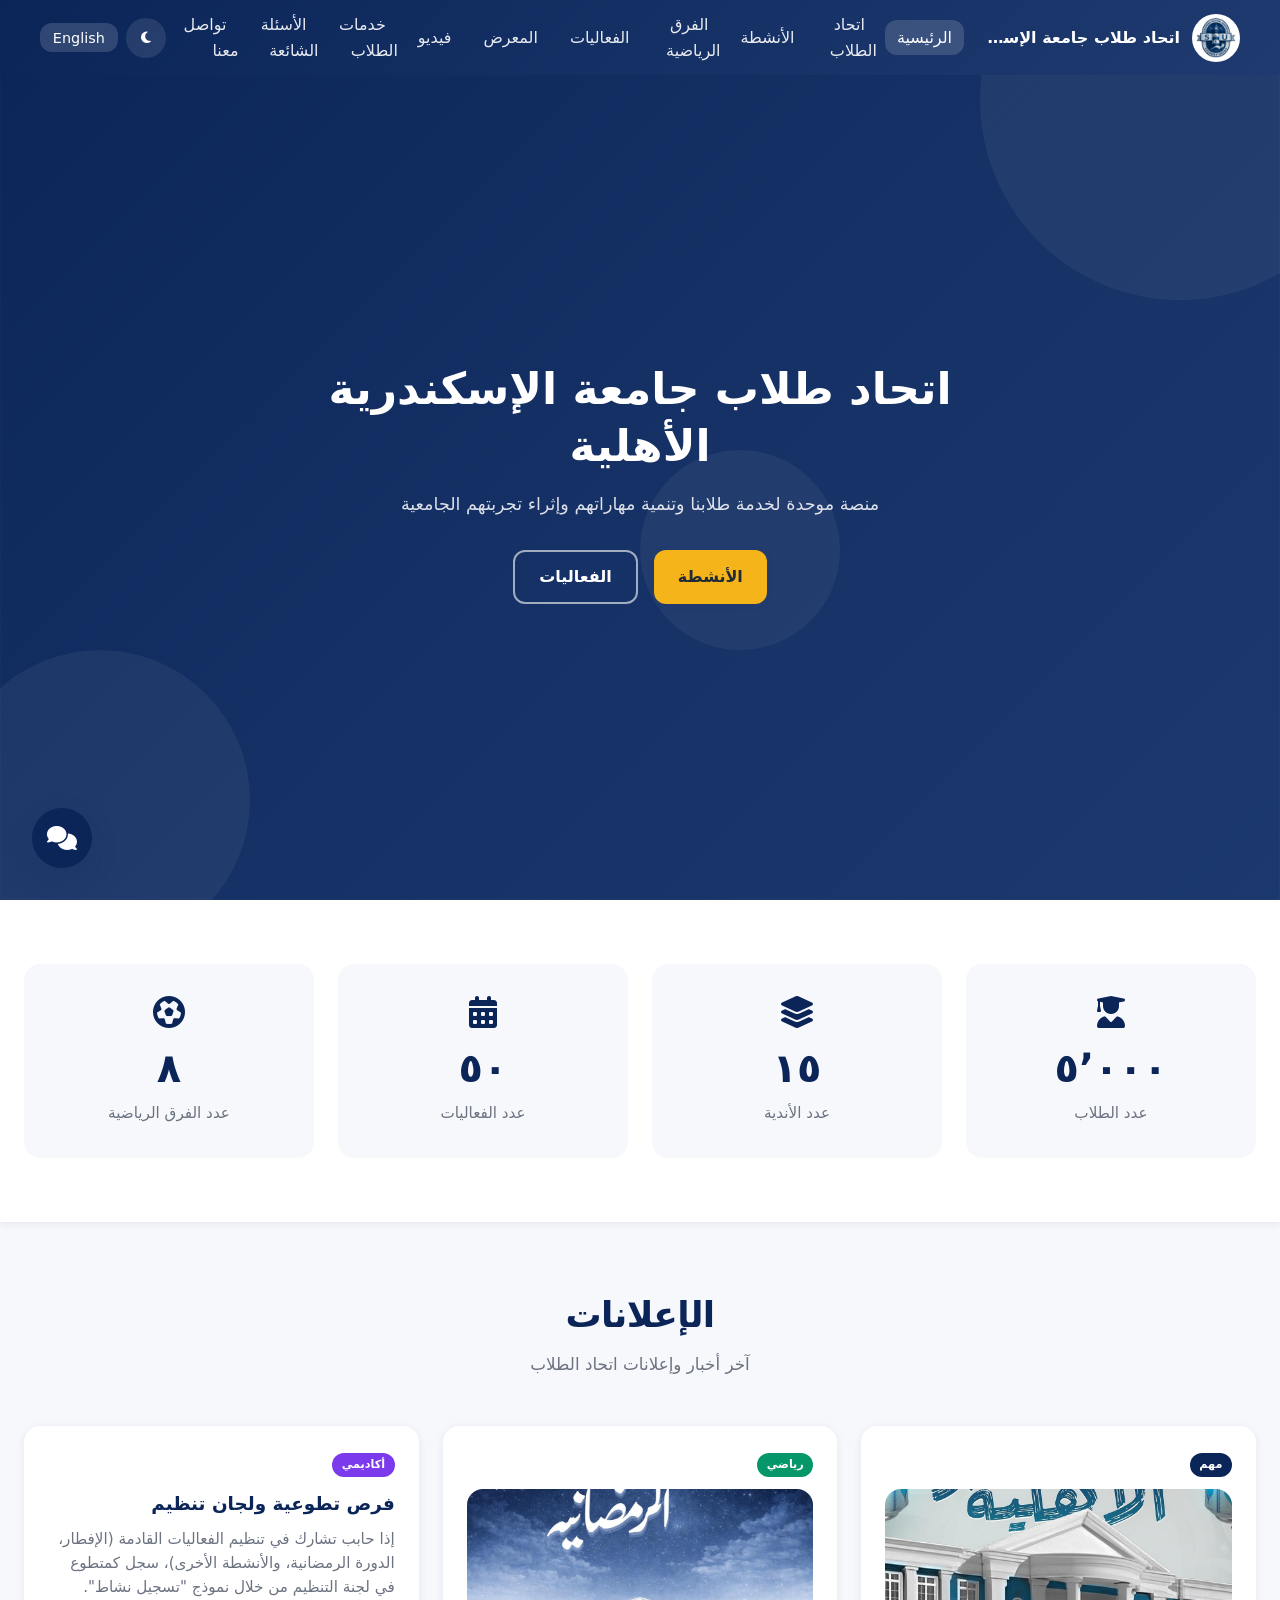
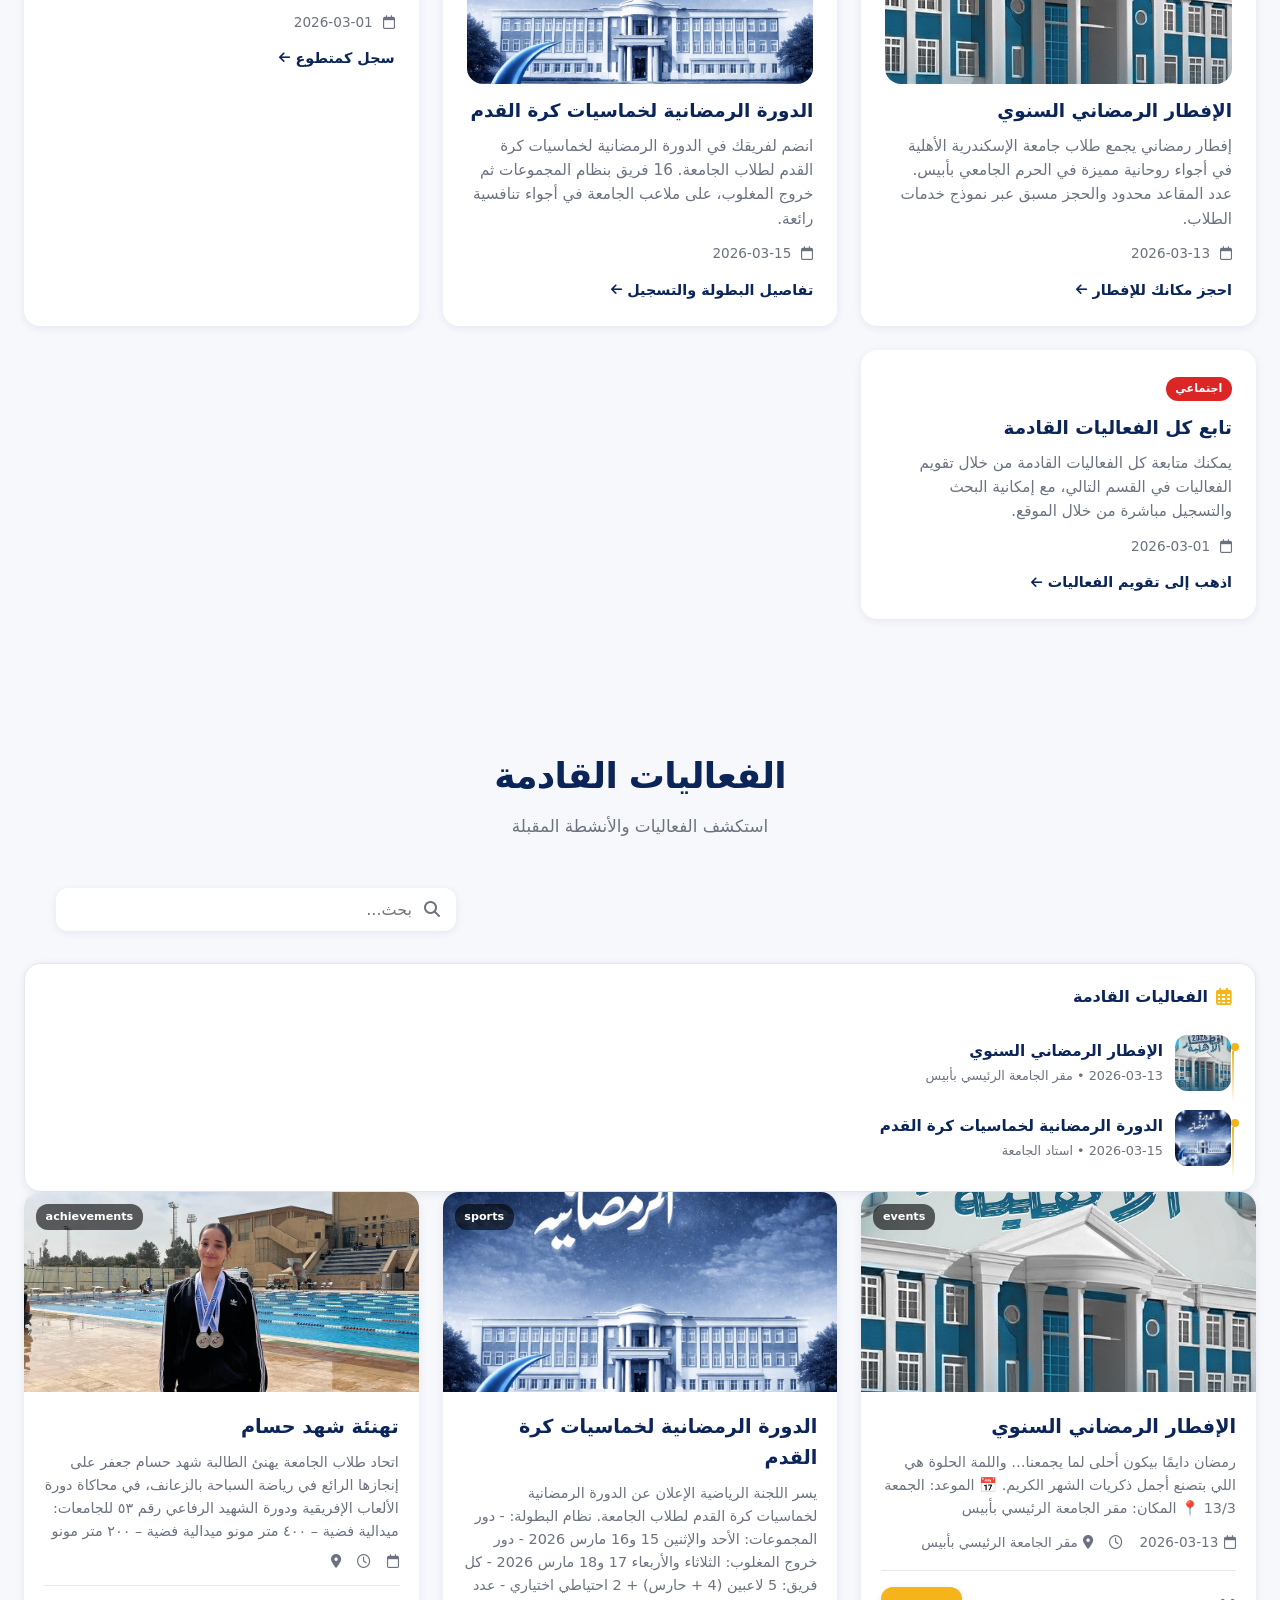
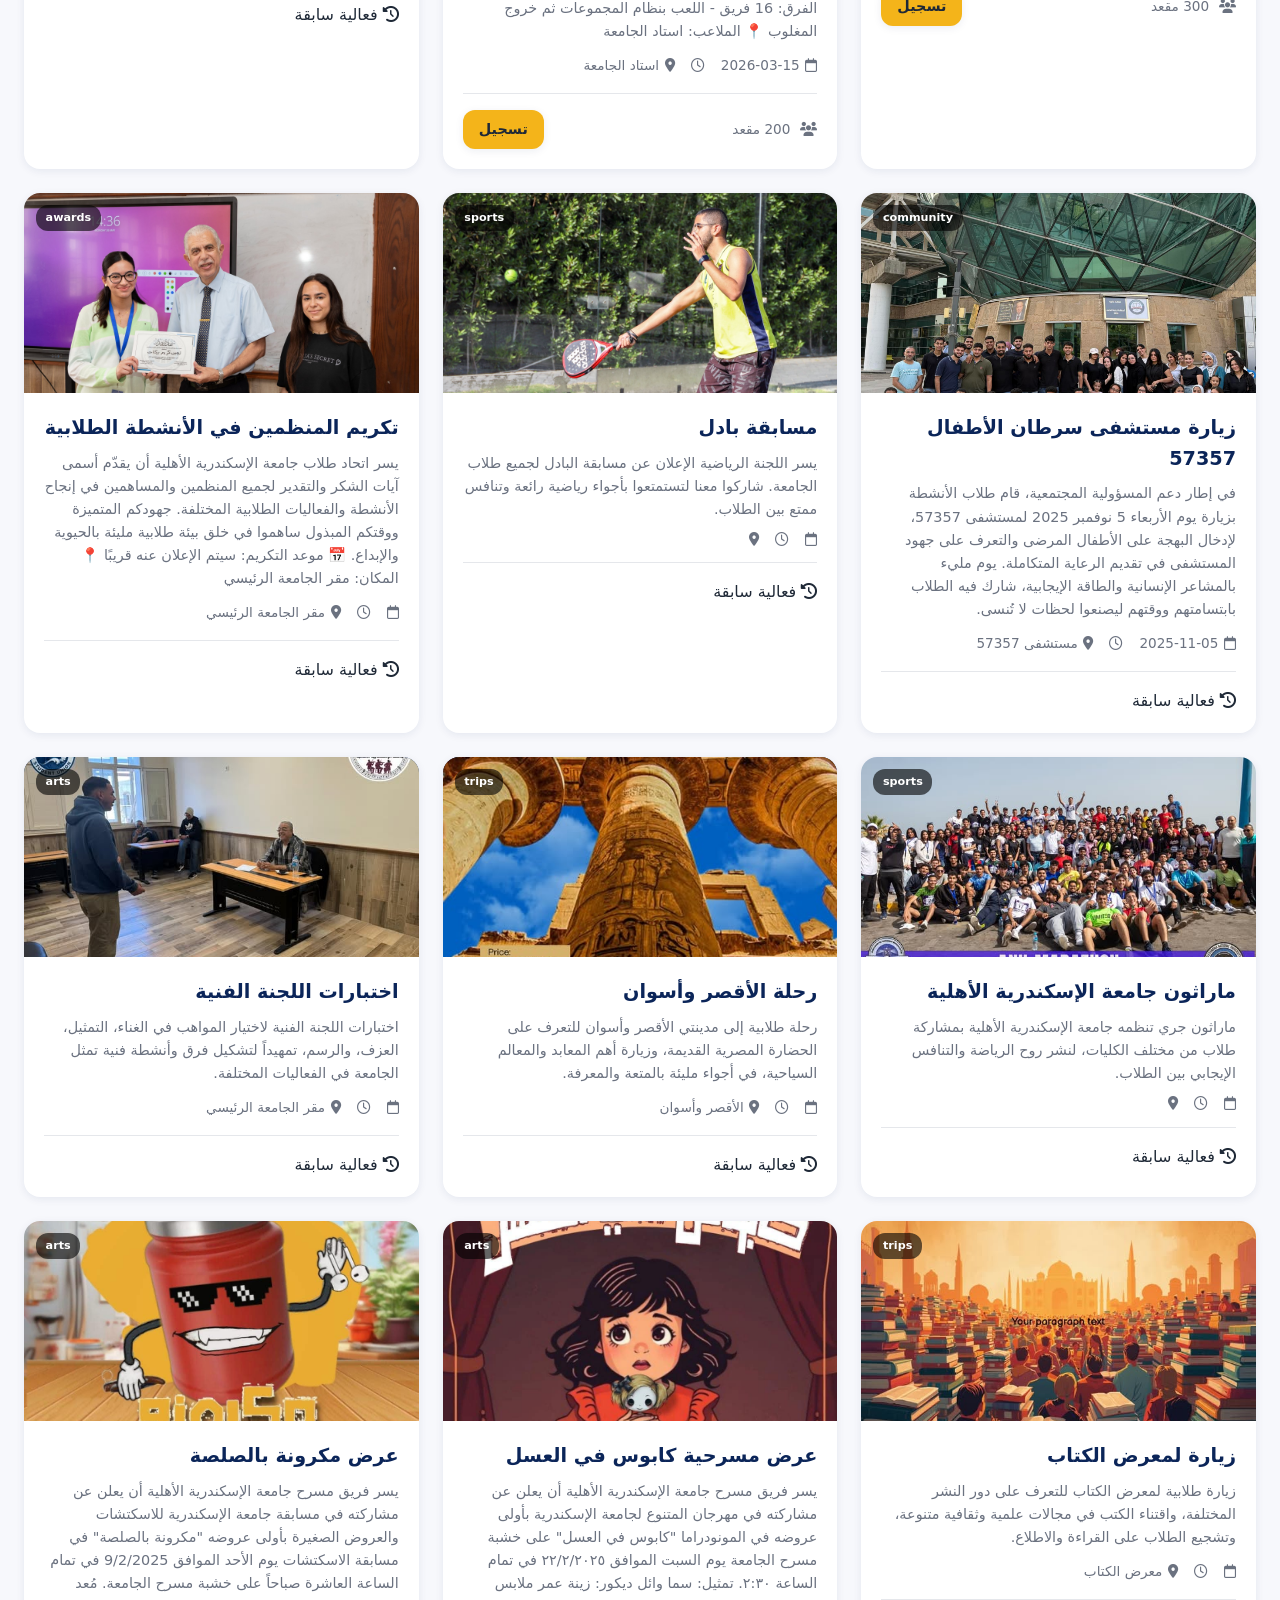
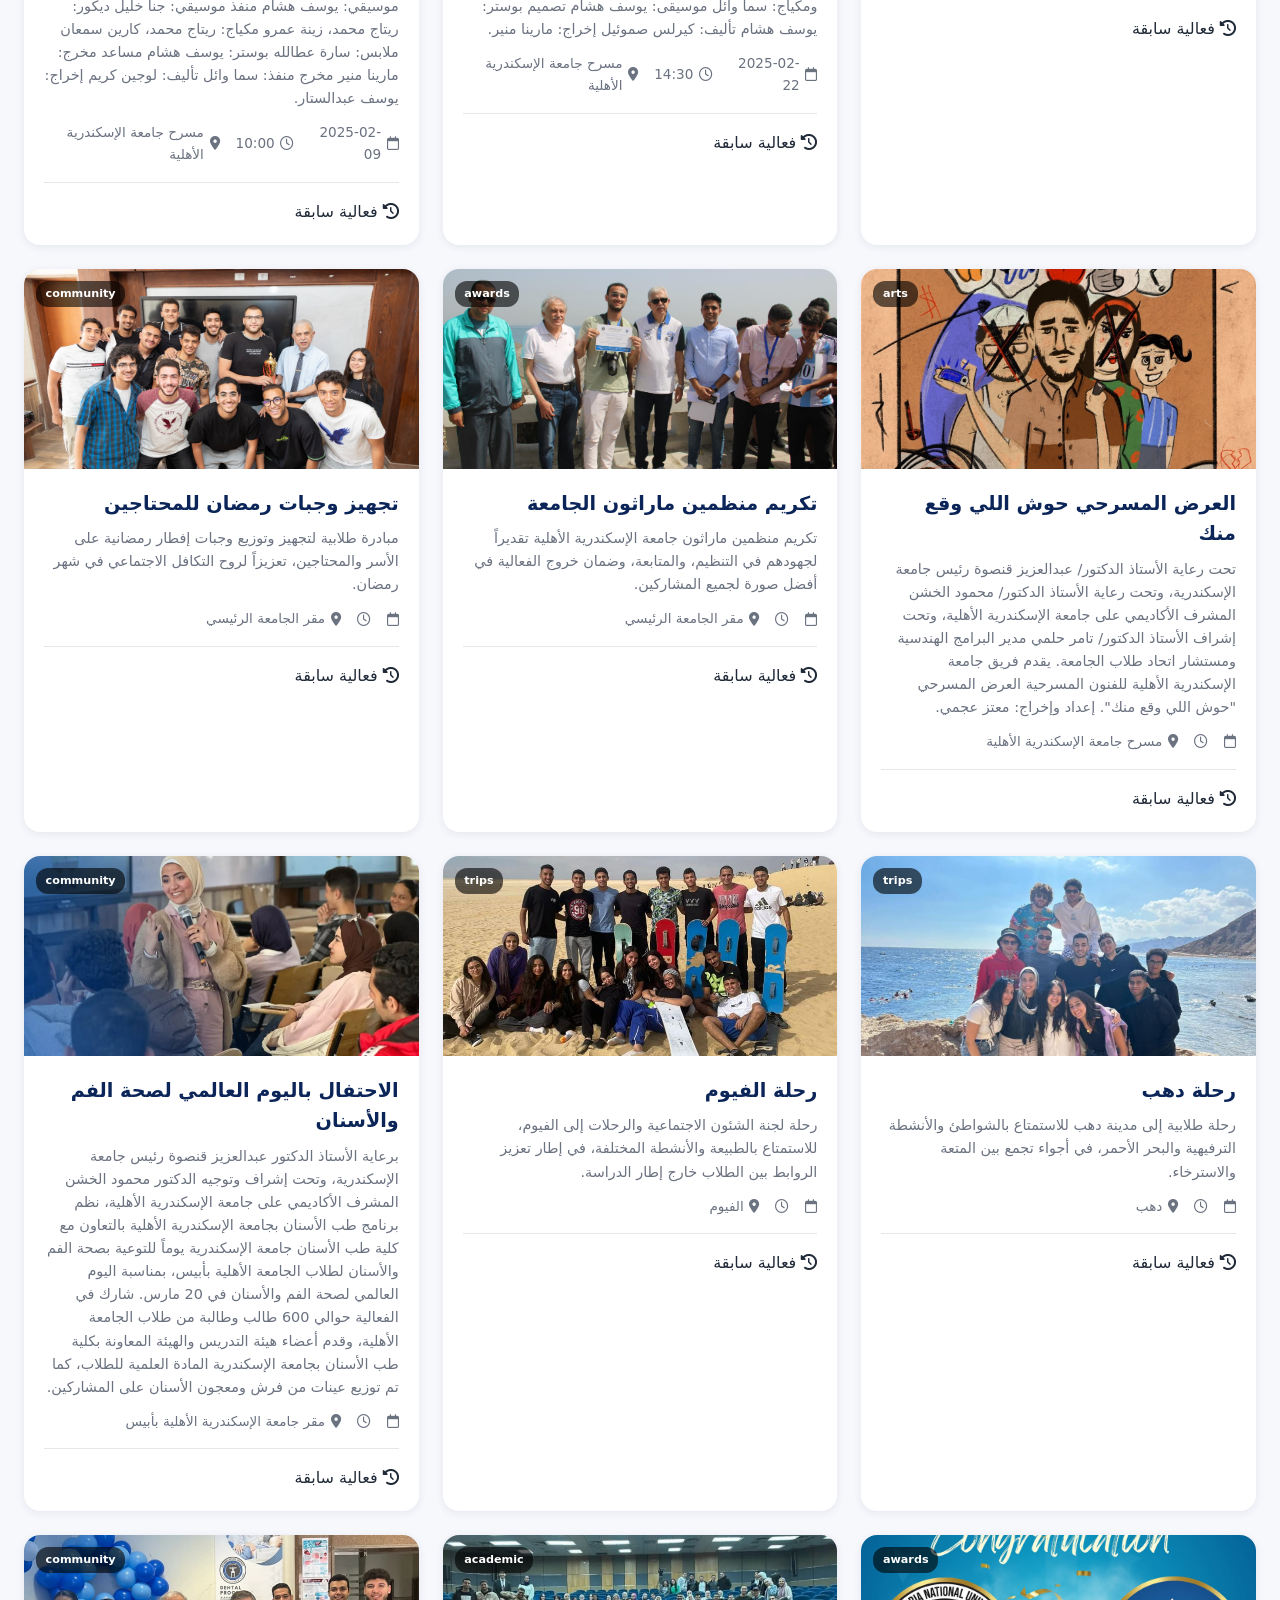
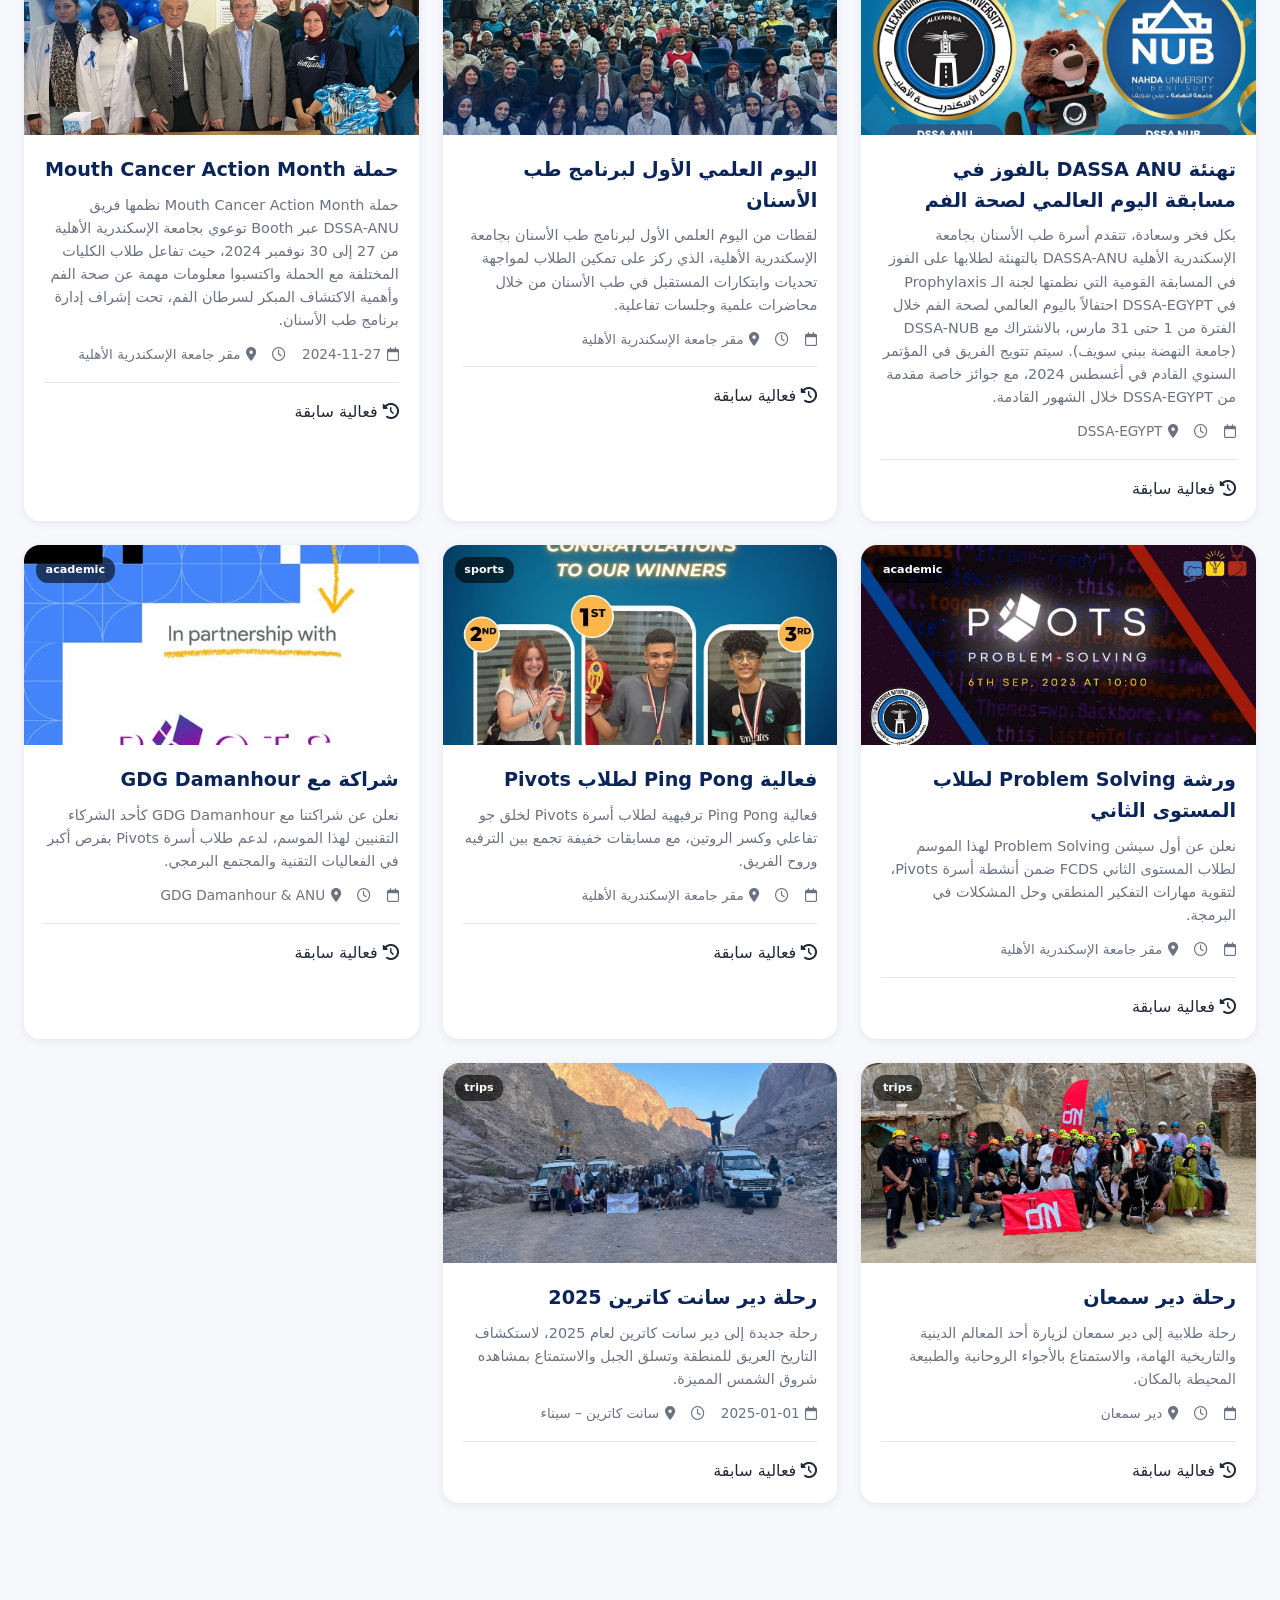
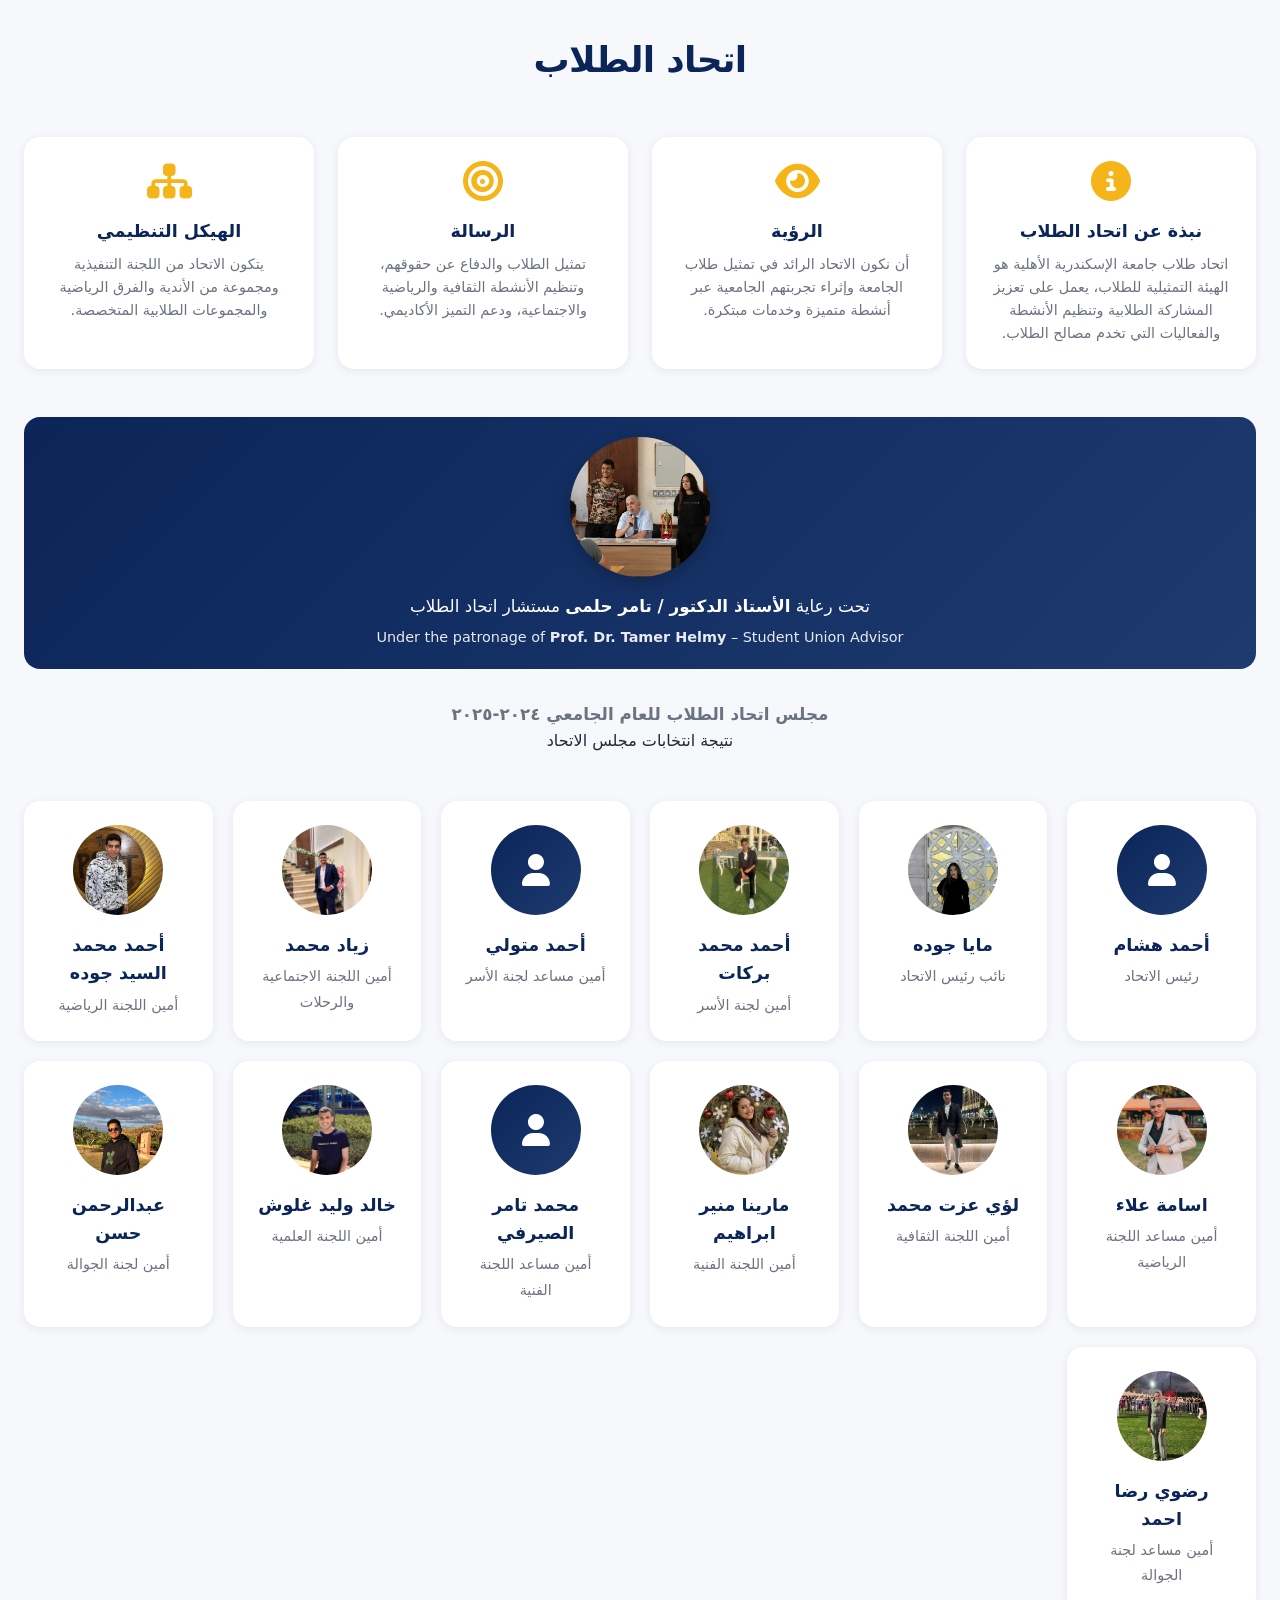
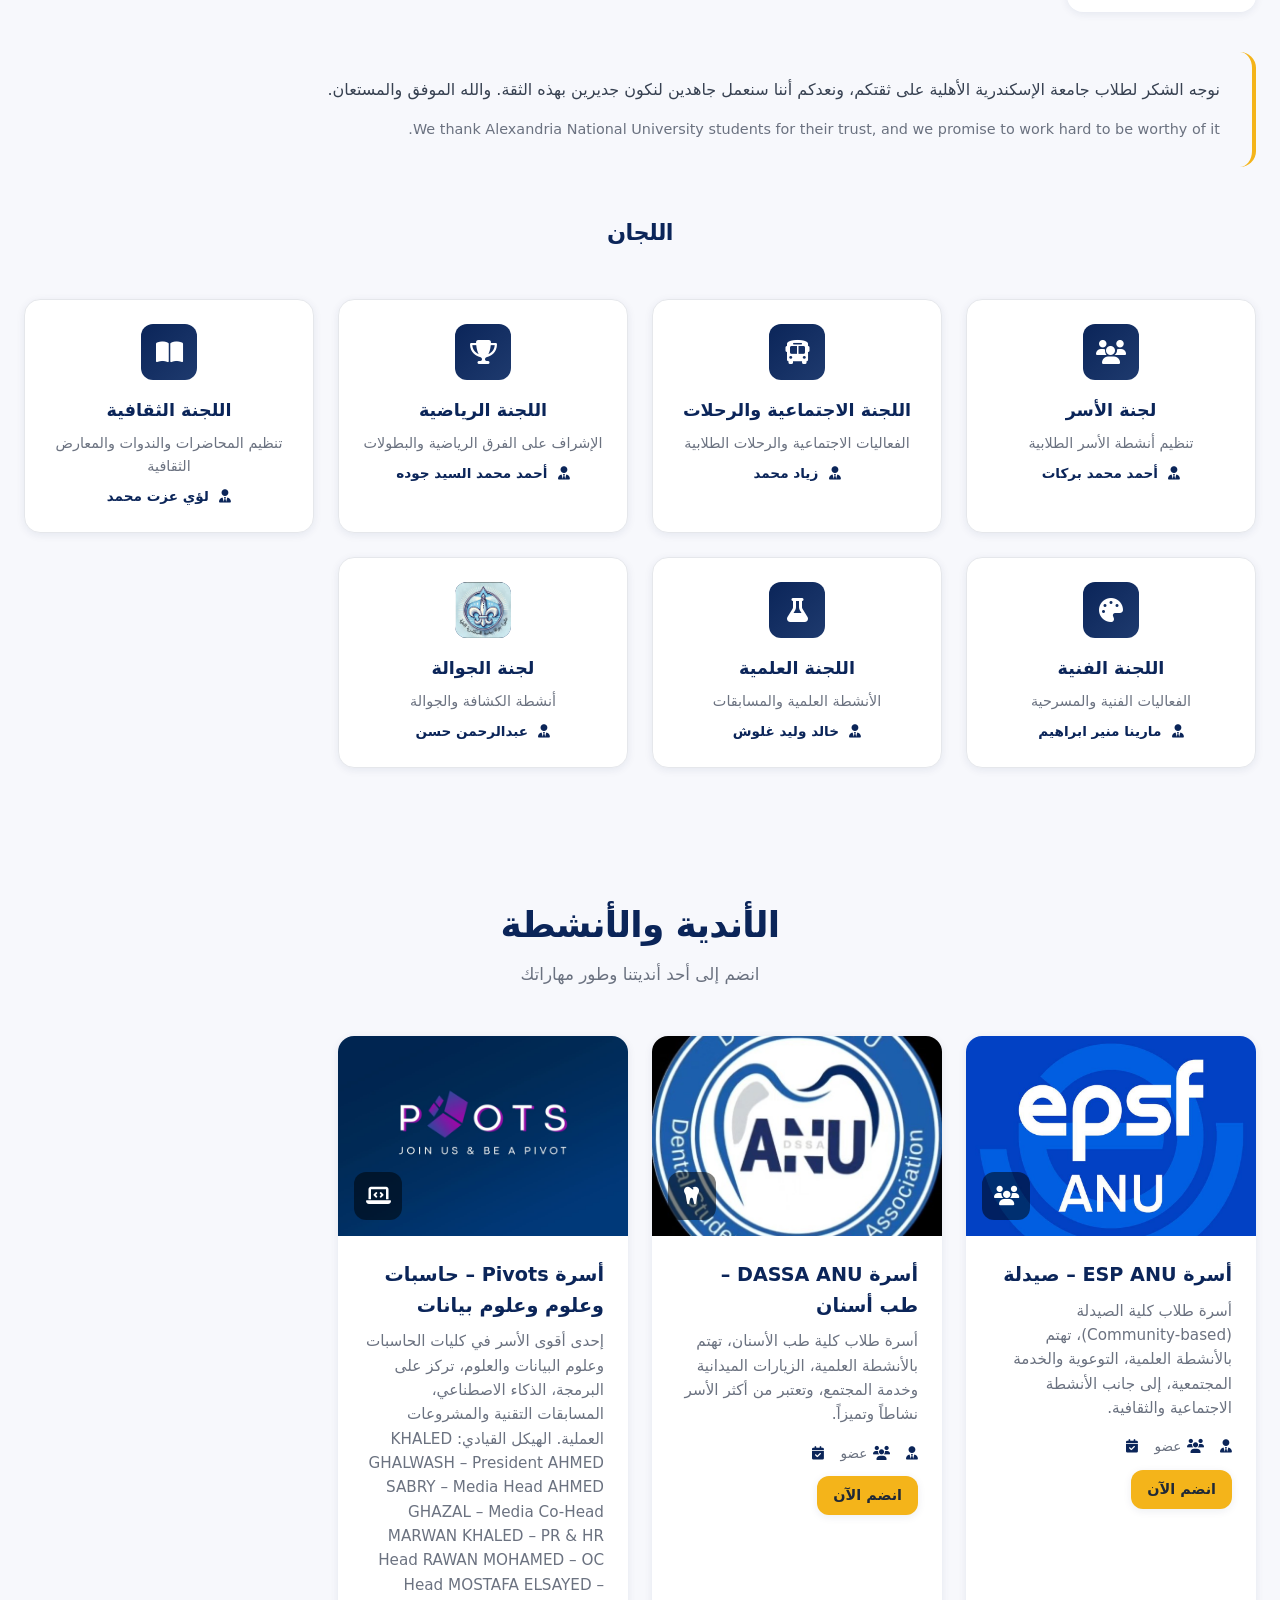
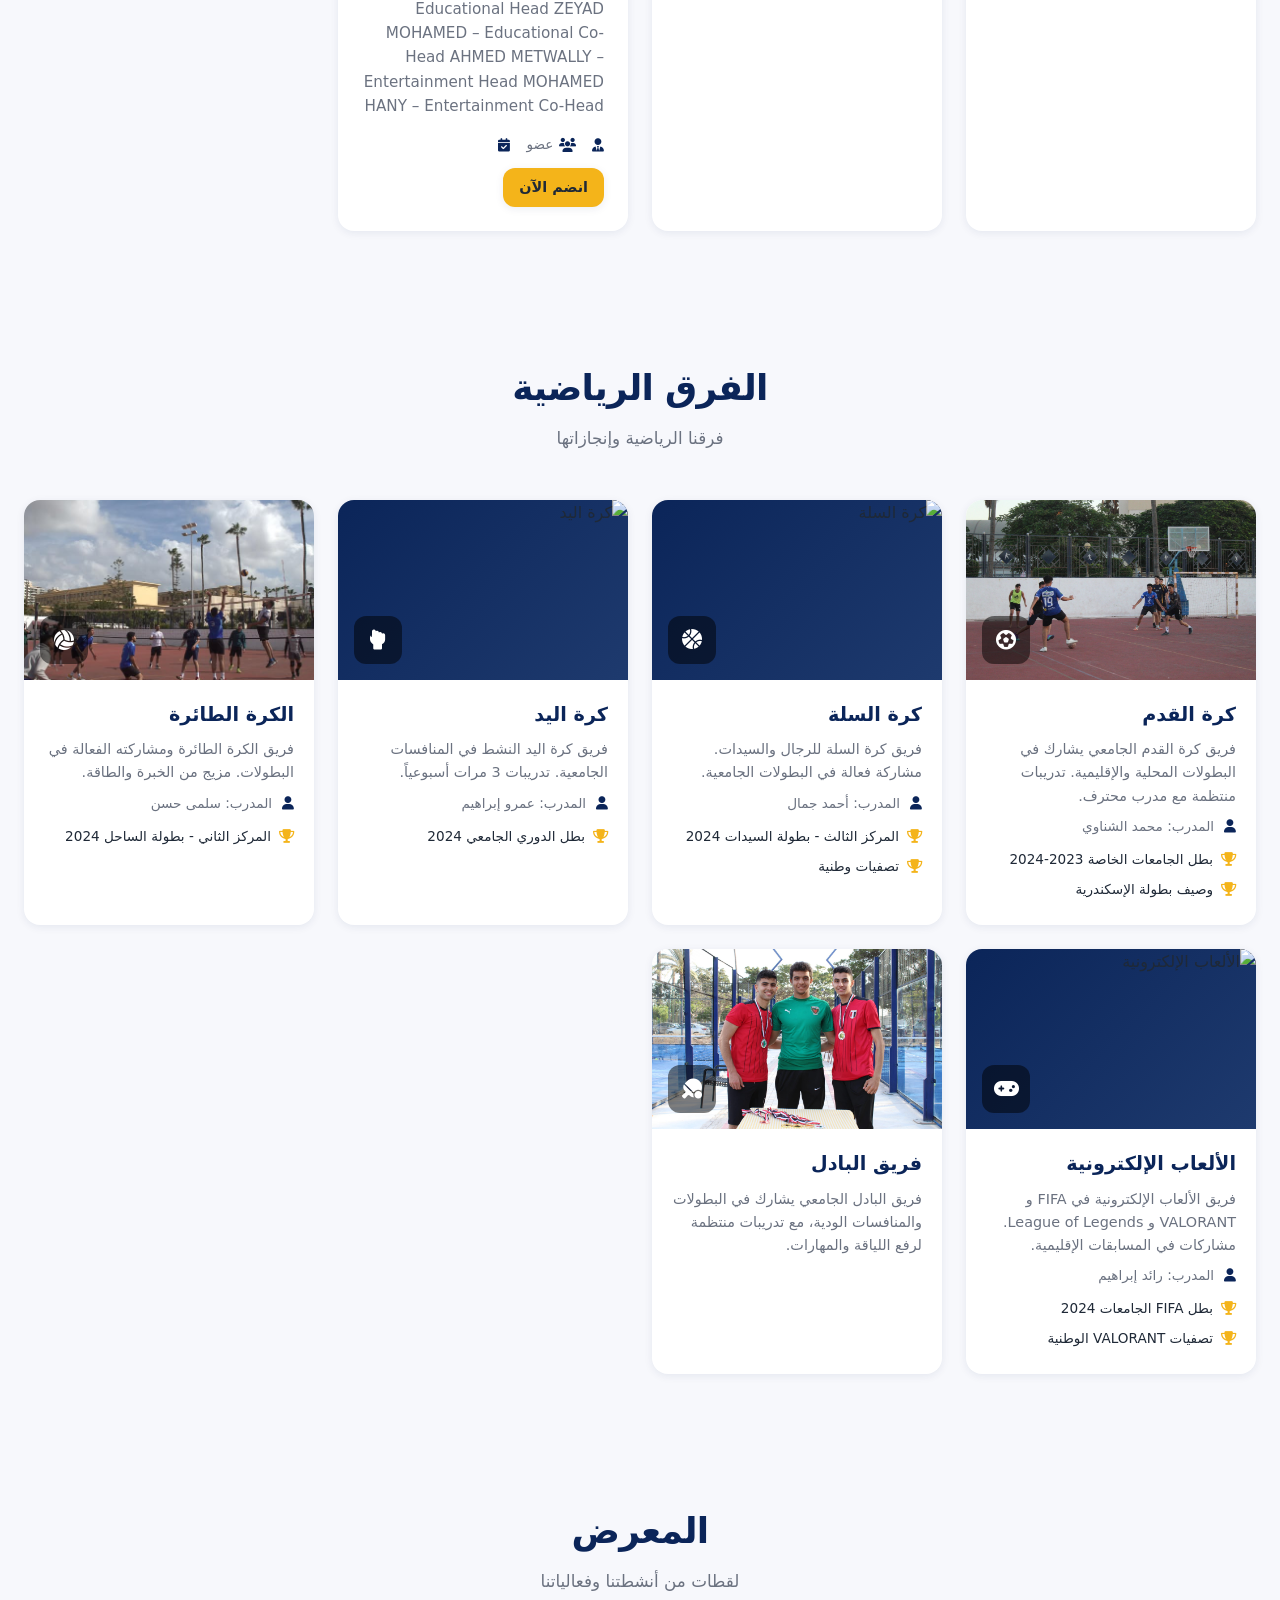
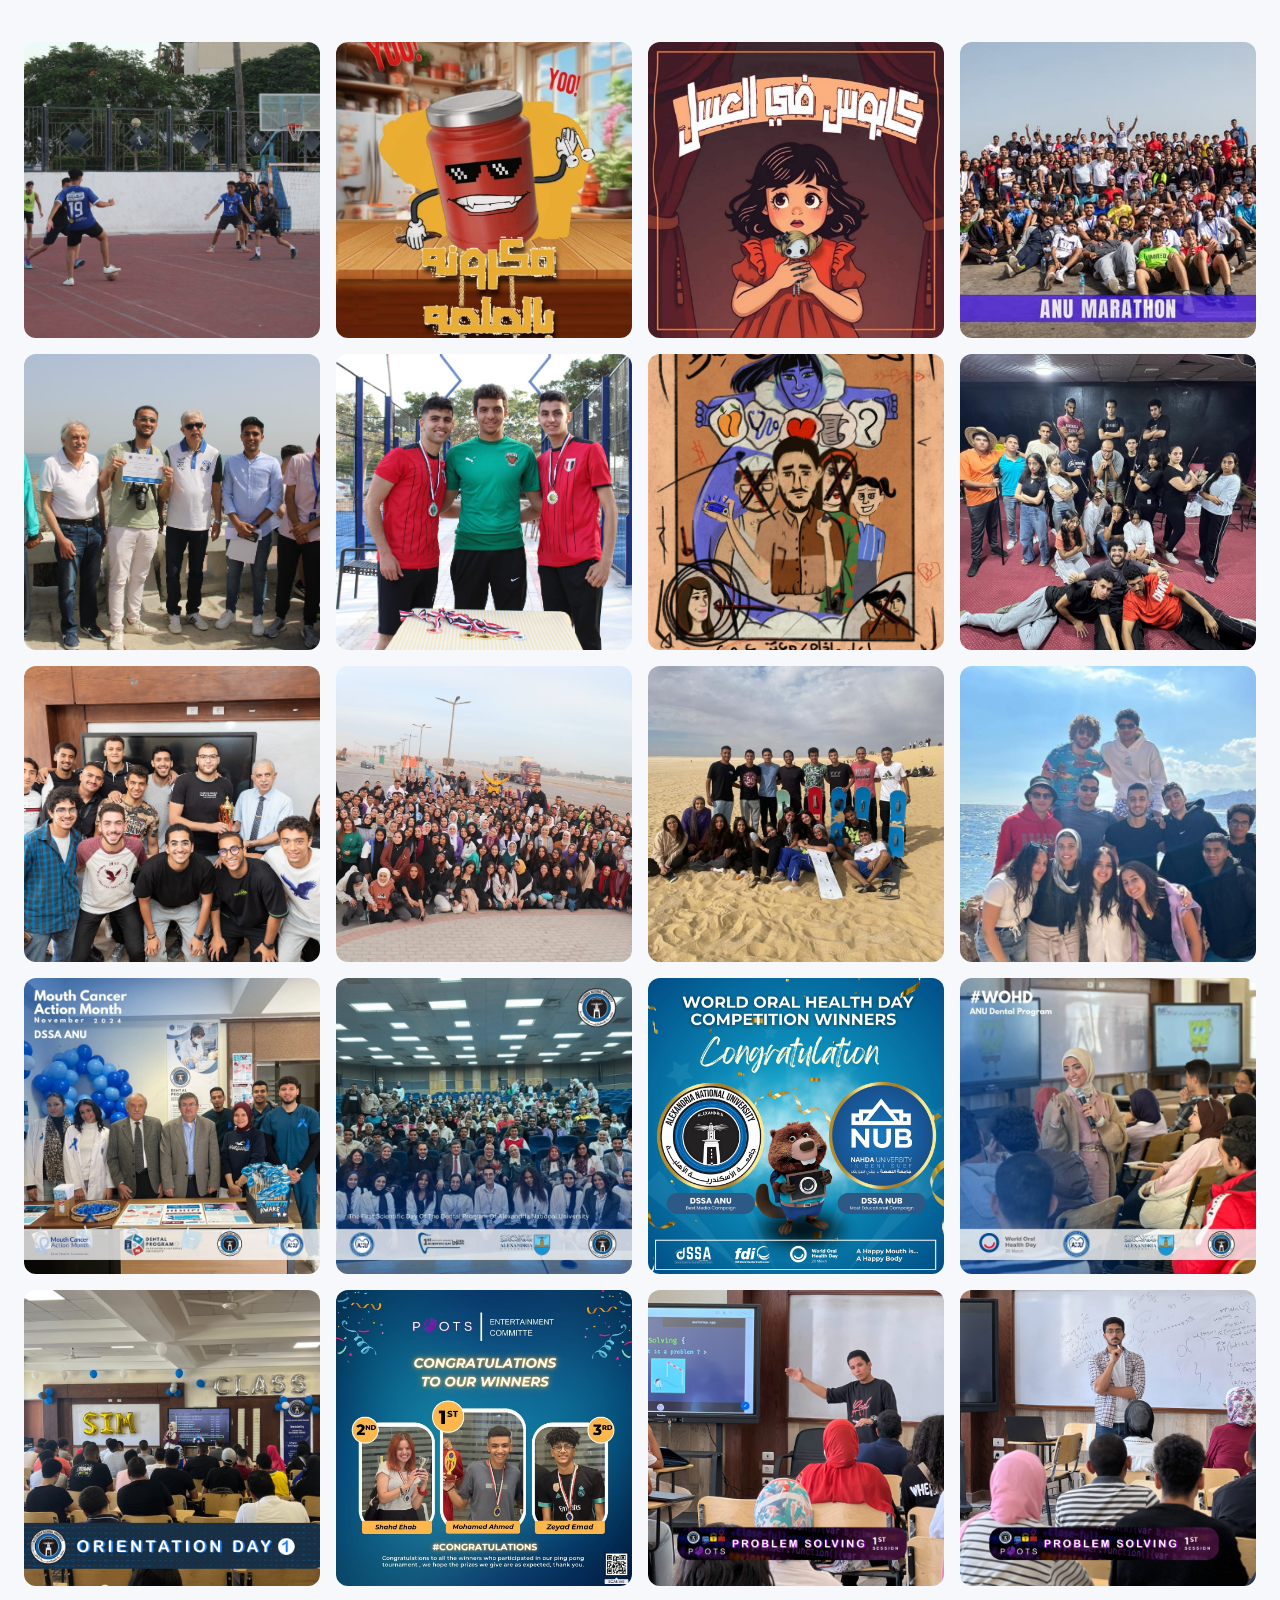
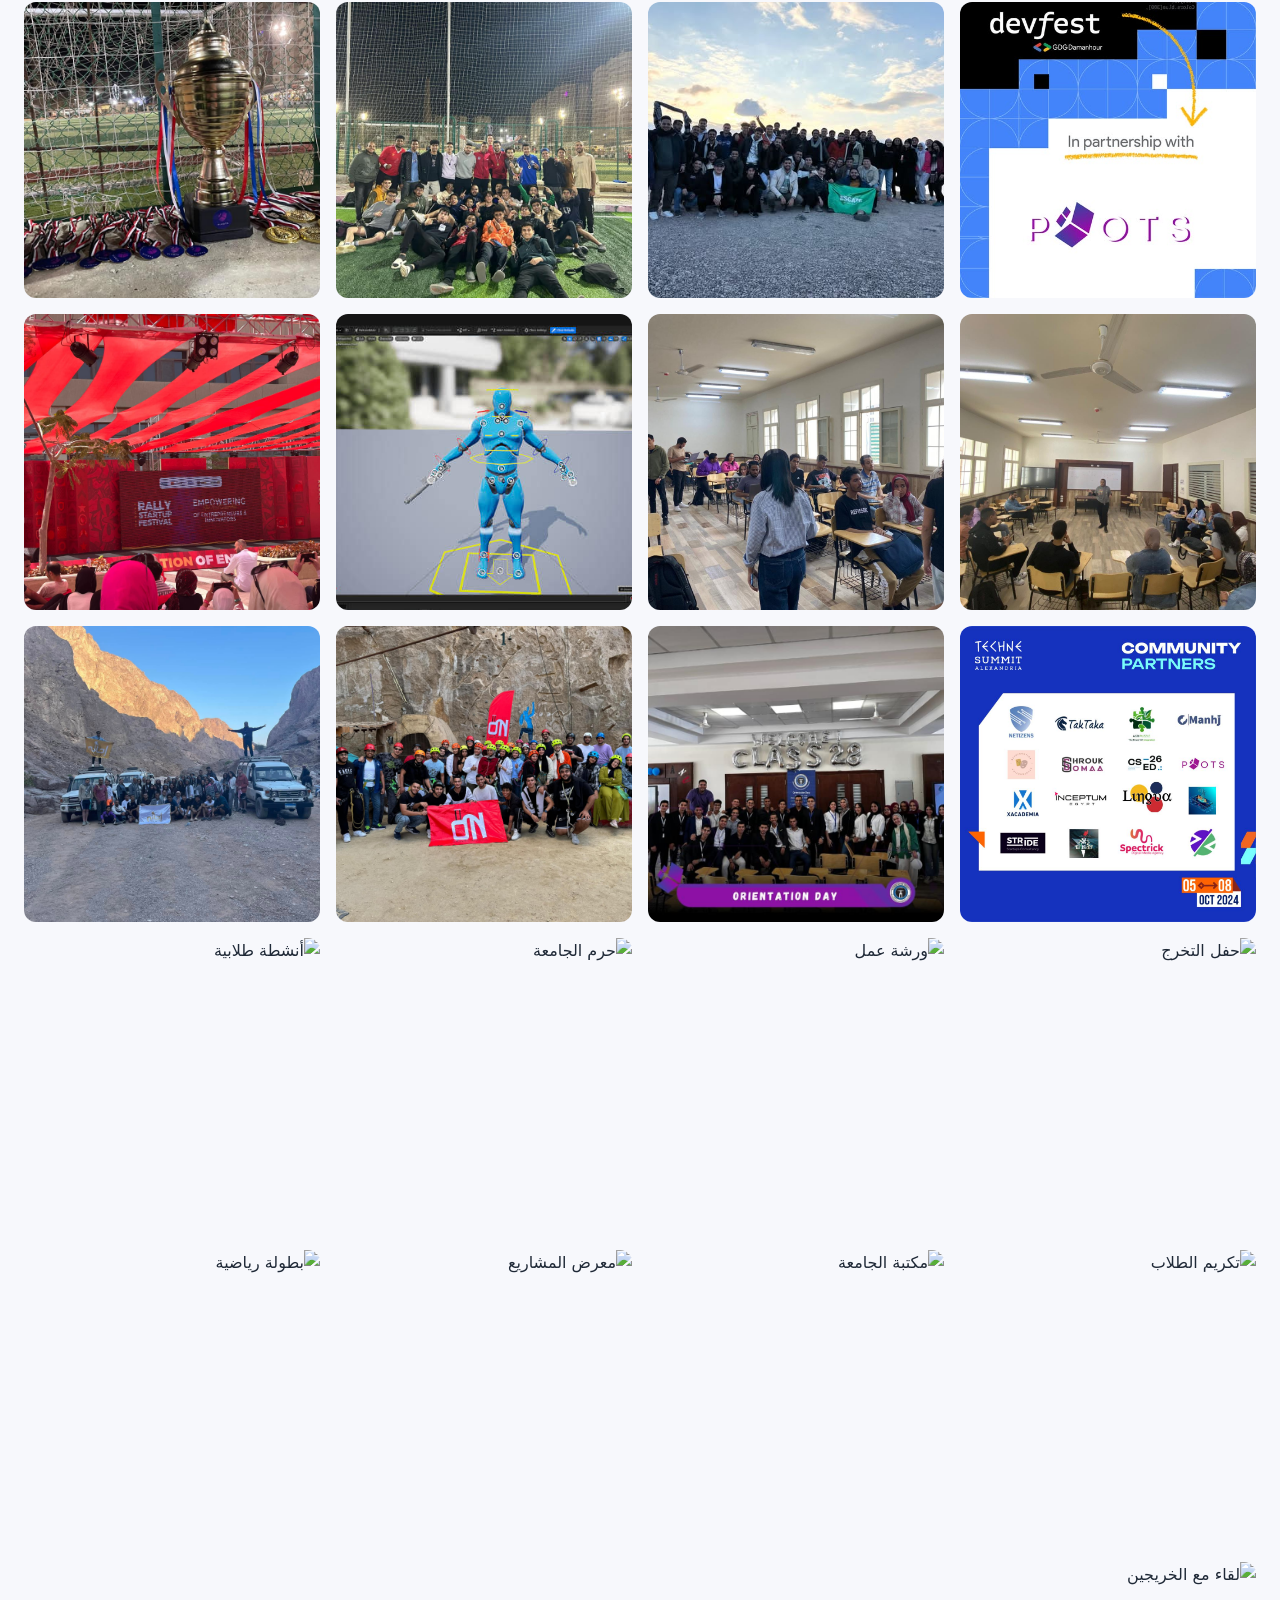
==== index.html @ 8640e68f "Initial clean site Made-with: Cursor" ====
<!DOCTYPE html>
<html lang="ar" dir="rtl">
<head>
  <meta charset="UTF-8" />
  <title>اتحاد طلاب جامعة الإسكندرية الأهلية</title>
  <meta name="viewport" content="width=device-width, initial-scale=1" />
  <meta name="description" content="الموقع الرسمي لاتحاد طلاب جامعة الإسكندرية الأهلية: أنشطة، فعاليات، أندية، خدمات طلابية ومساعد افتراضي ذكي." />
  <link rel="stylesheet" href="https://cdnjs.cloudflare.com/ajax/libs/font-awesome/6.5.1/css/all.min.css" crossorigin="anonymous" referrerpolicy="no-referrer" />
  <link rel="stylesheet" href="https://unpkg.com/aos@2.3.1/dist/aos.css" />
  <link rel="stylesheet" href="assets/css/main.css" />
</head>
<body class="page">
  <!-- Scroll Progress Bar -->
  <div class="scroll-progress" id="scrollProgress" aria-hidden="true"></div>

  <!-- Navbar -->
  <nav class="navbar" id="navbar">
    <div class="navbar-container">
      <a href="#home" class="navbar-brand">
        <div class="navbar-logo">
          <img src="571217735_821161784183083_11823729130709533_n.jpg" alt="شعار الاتحاد" onerror="this.style.display='none'; this.nextElementSibling.style.display='flex';" />
          <div class="navbar-logo-placeholder" style="display:none;"><i class="fas fa-users"></i></div>
        </div>
        <span class="navbar-title" data-i18n="hero.title">اتحاد طلاب جامعة الإسكندرية الأهلية</span>
      </a>
      <button class="navbar-toggler" id="navToggler" aria-label="القائمة">
        <span></span><span></span><span></span>
      </button>
      <ul class="navbar-menu" id="navbarMenu">
        <li><a href="#home" class="nav-link active" data-i18n="nav.home">الرئيسية</a></li>
        <li><a href="#about" class="nav-link" data-i18n="nav.about">اتحاد الطلاب</a></li>
        <li><a href="#activities" class="nav-link" data-i18n="nav.activities">الأنشطة</a></li>
        <li><a href="#sports" class="nav-link" data-i18n="nav.sports">الفرق الرياضية</a></li>
        <li><a href="#events" class="nav-link" data-i18n="nav.events">الفعاليات</a></li>
        <li><a href="#gallery" class="nav-link" data-i18n="nav.gallery">المعرض</a></li>
        <li><a href="#video" class="nav-link" data-i18n="nav.video">فيديو</a></li>
        <li><a href="#services" class="nav-link" data-i18n="nav.services">خدمات الطلاب</a></li>
        <li><a href="#faq" class="nav-link" data-i18n="nav.faq">الأسئلة الشائعة</a></li>
        <li><a href="#contact" class="nav-link" data-i18n="nav.contact">تواصل معنا</a></li>
        <li class="nav-actions">
          <button class="btn-icon theme-toggle" id="themeToggle" aria-label="تبديل الوضع" title="الوضع الداكن">
            <i class="fas fa-moon"></i>
          </button>
          <button class="btn-lang" id="langToggle" data-lang="ar">English</button>
        </li>
      </ul>
    </div>
  </nav>

  <main>
    <!-- Hero Section -->
    <section class="hero" id="home">
      <div class="hero-bg">
        <img src="https://images.unsplash.com/photo-1523050854058-8df90110c9f1?w=1920&h=1080&fit=crop" alt="" class="hero-bg-img" />
        <div class="hero-overlay"></div>
        <div class="hero-shape hero-shape-1"></div>
        <div class="hero-shape hero-shape-2"></div>
        <div class="hero-shape hero-shape-3"></div>
      </div>
      <div class="hero-content" data-aos="fade-up">
        <h1 class="hero-title" data-i18n="hero.title">اتحاد طلاب جامعة الإسكندرية الأهلية</h1>
        <p class="hero-subtitle" data-i18n="hero.subtitle">منصة موحدة لخدمة طلابنا وتنمية مهاراتهم وإثراء تجربتهم الجامعية</p>
        <div class="hero-cta">
          <a href="#activities" class="btn btn-primary" data-i18n="hero.ctaActivities">الأنشطة</a>
          <a href="#events" class="btn btn-outline" data-i18n="hero.ctaEvents">الفعاليات</a>
        </div>
      </div>
    </section>

    <!-- Statistics Section -->
    <section class="section section-stats">
      <div class="container">
        <div class="stats-grid">
          <div class="stat-card" data-aos="fade-up" data-aos-delay="0">
            <i class="fas fa-user-graduate stat-icon"></i>
            <span class="stat-number" data-target="5000">0</span>
            <span class="stat-label" data-i18n="stats.students">عدد الطلاب</span>
          </div>
          <div class="stat-card" data-aos="fade-up" data-aos-delay="100">
            <i class="fas fa-layer-group stat-icon"></i>
            <span class="stat-number" data-target="15">0</span>
            <span class="stat-label" data-i18n="stats.clubs">عدد الأندية</span>
          </div>
          <div class="stat-card" data-aos="fade-up" data-aos-delay="200">
            <i class="fas fa-calendar-alt stat-icon"></i>
            <span class="stat-number" data-target="50">0</span>
            <span class="stat-label" data-i18n="stats.events">عدد الفعاليات</span>
          </div>
          <div class="stat-card" data-aos="fade-up" data-aos-delay="300">
            <i class="fas fa-futbol stat-icon"></i>
            <span class="stat-number" data-target="8">0</span>
            <span class="stat-label" data-i18n="stats.teams">عدد الفرق الرياضية</span>
          </div>
        </div>
      </div>
    </section>

    <!-- Announcements Section -->
    <section class="section section-announcements" id="announcements">
      <div class="container">
        <div class="section-header" data-aos="fade-up">
          <h2 class="section-title" data-i18n="announcements.title">الإعلانات</h2>
          <p class="section-subtitle" data-i18n="announcements.subtitle">آخر أخبار وإعلانات اتحاد الطلاب</p>
        </div>
        <div class="announcements-grid">
          <article class="card announcement-card" data-aos="fade-up" data-aos-delay="0">
            <div class="announcement-badge">مهم</div>
            <div class="family-activity-card-image" style="margin-bottom:0.75rem;">
              <img src="iftarramdan.jpg" alt="الإفطار الرمضاني السنوي" loading="lazy" />
            </div>
            <h3>الإفطار الرمضاني السنوي</h3>
            <p>
              إفطار رمضاني يجمع طلاب جامعة الإسكندرية الأهلية في أجواء روحانية مميزة في الحرم الجامعي بأبيس.
              عدد المقاعد محدود والحجز مسبق عبر نموذج خدمات الطلاب.
            </p>
            <span class="card-date"><i class="far fa-calendar"></i> 2026-03-13</span>
            <a href="#services" class="announcement-link">احجز مكانك للإفطار <i class="fas fa-arrow-left"></i></a>
          </article>

          <article class="card announcement-card" data-aos="fade-up" data-aos-delay="100">
            <div class="announcement-badge badge-sports">رياضي</div>
            <div class="family-activity-card-image" style="margin-bottom:0.75rem;">
              <img src="دوره كوره.jpg" alt="الدورة الرمضانية لخماسيات كرة القدم" loading="lazy" />
            </div>
            <h3>الدورة الرمضانية لخماسيات كرة القدم</h3>
            <p>
              انضم لفريقك في الدورة الرمضانية لخماسيات كرة القدم لطلاب الجامعة. 16 فريق بنظام المجموعات ثم خروج المغلوب،
              على ملاعب الجامعة في أجواء تنافسية رائعة.
            </p>
            <span class="card-date"><i class="far fa-calendar"></i> 2026-03-15</span>
            <a href="#events" class="announcement-link">تفاصيل البطولة والتسجيل <i class="fas fa-arrow-left"></i></a>
          </article>

          <article class="card announcement-card" data-aos="fade-up" data-aos-delay="200">
            <div class="announcement-badge badge-academic">أكاديمي</div>
            <h3>فرص تطوعية ولجان تنظيم</h3>
            <p>
              إذا حابب تشارك في تنظيم الفعاليات القادمة (الإفطار، الدورة الرمضانية، والأنشطة الأخرى)،
              سجل كمتطوع في لجنة التنظيم من خلال نموذج "تسجيل نشاط".
            </p>
            <span class="card-date"><i class="far fa-calendar"></i> 2026-03-01</span>
            <a href="#services" class="announcement-link">سجل كمتطوع <i class="fas fa-arrow-left"></i></a>
          </article>

          <article class="card announcement-card" data-aos="fade-up" data-aos-delay="300">
            <div class="announcement-badge badge-social">اجتماعي</div>
            <h3>تابع كل الفعاليات القادمة</h3>
            <p>
              يمكنك متابعة كل الفعاليات القادمة من خلال تقويم الفعاليات في القسم التالي، مع إمكانية البحث والتسجيل مباشرة
              من خلال الموقع.
            </p>
            <span class="card-date"><i class="far fa-calendar"></i> 2026-03-01</span>
            <a href="#events" class="announcement-link">اذهب إلى تقويم الفعاليات <i class="fas fa-arrow-left"></i></a>
          </article>
        </div>
      </div>
    </section>

    <!-- Events Section (Home) -->
    <section class="section section-events" id="events">
      <div class="container">
        <div class="section-header" data-aos="fade-up">
          <h2 class="section-title" data-i18n="events.title">الفعاليات القادمة</h2>
          <p class="section-subtitle" data-i18n="events.subtitle">استكشف الفعاليات والأنشطة المقبلة</p>
        </div>
        <div class="events-search" data-aos="fade-up">
          <div class="search-box">
            <i class="fas fa-search"></i>
            <input type="text" id="eventSearch" placeholder="بحث..." data-i18n-placeholder="events.search" />
          </div>
        </div>

        <!-- Calendar view for events -->
        <div class="events-calendar" id="eventCalendar">
          <!-- Populated by JS (calendar of events) -->
        </div>

        <div class="events-grid" id="eventsGrid">
          <!-- Events populated by JS -->
        </div>
      </div>
    </section>

    <!-- About Union Section -->
    <section class="section section-about" id="about">
      <div class="container">
        <div class="section-header" data-aos="fade-up">
          <h2 class="section-title" data-i18n="about.title">اتحاد الطلاب</h2>
        </div>
        <div class="about-grid">
          <div class="card about-card" data-aos="fade-up" data-aos-delay="0">
            <i class="fas fa-info-circle about-icon"></i>
            <h3 data-i18n="about.brief">نبذة عن اتحاد الطلاب</h3>
            <p data-i18n="about.briefText">اتحاد طلاب جامعة الإسكندرية الأهلية هو الهيئة التمثيلية للطلاب...</p>
          </div>
          <div class="card about-card" data-aos="fade-up" data-aos-delay="100">
            <i class="fas fa-eye about-icon"></i>
            <h3 data-i18n="about.vision">الرؤية</h3>
            <p data-i18n="about.visionText">أن نكون الاتحاد الرائد...</p>
          </div>
          <div class="card about-card" data-aos="fade-up" data-aos-delay="200">
            <i class="fas fa-bullseye about-icon"></i>
            <h3 data-i18n="about.mission">الرسالة</h3>
            <p data-i18n="about.missionText">تمثيل الطلاب والدفاع عن حقوقهم...</p>
          </div>
          <div class="card about-card" data-aos="fade-up" data-aos-delay="300">
            <i class="fas fa-sitemap about-icon"></i>
            <h3 data-i18n="about.structure">الهيكل التنظيمي</h3>
            <p data-i18n="about.structureText">يتكون الاتحاد من اللجنة التنفيذية...</p>
          </div>
        </div>
        <div class="patronage-banner" data-aos="fade-up">
          <div class="patronage-photo">
            <img src="images/496708309_703261855973077_8216036093532045816_n.jpg" alt="الأستاذ الدكتور تامر حلمي - مستشار اتحاد الطلاب" />
          </div>
          <p>تحت رعاية <strong>الأستاذ الدكتور / تامر حلمى</strong> مستشار اتحاد الطلاب</p>
          <p class="patronage-sub">Under the patronage of <strong>Prof. Dr. Tamer Helmy</strong> – Student Union Advisor</p>
        </div>
        <div class="section-header" data-aos="fade-up">
          <h3 class="section-subtitle" data-i18n="about.boardTitle">مجلس اتحاد الطلاب للعام الجامعي ٢٠٢٤-٢٠٢٥</h3>
          <p data-i18n="about.boardSubtitle">نتيجة انتخابات مجلس الاتحاد</p>
        </div>
        <div class="board-grid" id="boardGrid">
          <!-- Populated by JS -->
        </div>
        <div class="board-thanks" data-aos="fade-up">
          <p>نوجه الشكر لطلاب جامعة الإسكندرية الأهلية على ثقتكم، ونعدكم أننا سنعمل جاهدين لنكون جديرين بهذه الثقة. والله الموفق والمستعان.</p>
          <p class="thanks-en">We thank Alexandria National University students for their trust, and we promise to work hard to be worthy of it.</p>
        </div>
        <div class="section-header" style="margin-top:3rem;">
          <h3 class="section-title" style="font-size:1.4rem;">اللجان</h3>
        </div>
        <div class="committees-grid" id="committeesGrid">
          <!-- Populated by JS -->
        </div>
      </div>
    </section>

    <!-- Activities / Clubs Section -->
    <section class="section section-clubs" id="activities">
      <div class="container">
        <div class="section-header" data-aos="fade-up">
          <h2 class="section-title" data-i18n="clubs.title">الأندية والأنشطة</h2>
          <p class="section-subtitle" data-i18n="clubs.subtitle">انضم إلى أحد أنديتنا وطور مهاراتك</p>
        </div>
        <div class="clubs-grid" id="clubsGrid">
          <!-- Clubs populated by JS -->
        </div>
      </div>
    </section>

    <!-- Sports Teams Section -->
    <section class="section section-sports" id="sports">
      <div class="container">
        <div class="section-header" data-aos="fade-up">
          <h2 class="section-title" data-i18n="sports.title">الفرق الرياضية</h2>
          <p class="section-subtitle" data-i18n="sports.subtitle">فرقنا الرياضية وإنجازاتها</p>
        </div>
        <div class="sports-grid" id="sportsGrid">
          <!-- Sports populated by JS -->
        </div>
      </div>
    </section>

    <!-- Gallery Section -->
    <section class="section section-gallery" id="gallery">
      <div class="container">
        <div class="section-header" data-aos="fade-up">
          <h2 class="section-title" data-i18n="gallery.title">المعرض</h2>
          <p class="section-subtitle" data-i18n="gallery.subtitle">لقطات من أنشطتنا وفعالياتنا</p>
        </div>
        <div class="gallery-grid" id="galleryGrid">
          <!-- Gallery populated by JS -->
        </div>
      </div>
    </section>

    <!-- Video Section -->
    <section class="section section-video" id="video">
      <div class="container">
        <div class="section-header" data-aos="fade-up">
          <h2 class="section-title">فيديو الاتحاد</h2>
          <p class="section-subtitle">لقطات من فعالياتنا وأنشطتنا</p>
        </div>
        <div class="video-grid" data-aos="fade-up">
          <div class="video-card">
            <div class="video-wrapper">
              <iframe src="https://www.youtube.com/embed/9xwazD5SyVg" title="اتحاد الطلاب - فيديو تعريفي" allow="accelerometer; autoplay; clipboard-write; encrypted-media; gyroscope; picture-in-picture" allowfullscreen></iframe>
            </div>
            <h4>حفل افتتاح العام الدراسي 2024-2025</h4>
          </div>
          <div class="video-card">
            <div class="video-wrapper">
              <iframe src="https://www.youtube.com/embed/2L2lnxJ0PqE" title="أنشطة طلابية" allow="accelerometer; autoplay; clipboard-write; encrypted-media; gyroscope; picture-in-picture" allowfullscreen></iframe>
            </div>
            <h4>بطولة كرة القدم بين الكليات</h4>
          </div>
        </div>
      </div>
    </section>

    <!-- FAQs Section -->
    <section class="section section-faq" id="faq">
      <div class="container">
        <div class="section-header" data-aos="fade-up">
          <h2 class="section-title">الأسئلة الشائعة</h2>
          <p class="section-subtitle">إجابات على الأسئلة الأكثر تردداً من الطلاب</p>
        </div>
        <div class="faqs-container" id="faqsContainer">
          <!-- Populated by JS -->
        </div>
      </div>
    </section>

    <!-- Lightbox -->
    <div class="lightbox" id="lightbox">
      <button class="lightbox-close" id="lightboxClose" aria-label="إغلاق"><i class="fas fa-times"></i></button>
      <p class="lightbox-title" id="lightboxTitle"></p>
      <img src="" alt="" id="lightboxImg" />
    </div>

    <!-- Student Services Section -->
    <section class="section section-services" id="services">
      <div class="container">
        <div class="section-header" data-aos="fade-up">
          <h2 class="section-title" data-i18n="services.title">خدمات الطلاب</h2>
          <p class="section-subtitle" data-i18n="services.subtitle">نماذج رقمية لخدمتك</p>
        </div>
        <div class="services-tabs" data-aos="fade-up">
          <button class="service-tab active" data-form="activity" data-i18n="services.activityReg">تسجيل نشاط</button>
          <button class="service-tab" data-form="complaint" data-i18n="services.complaint">تقديم شكوى</button>
          <button class="service-tab" data-form="suggestion" data-i18n="services.suggestion">تقديم اقتراح</button>
          <button class="service-tab" data-form="eventReg" data-i18n="services.eventReg">التسجيل في فعالية</button>
        </div>
        <div class="services-forms">
          <form class="service-form active" id="formActivity">
            <h3 data-i18n="services.activityReg">تسجيل نشاط</h3>
            <p data-i18n="services.activityRegDesc">تسجيل نشاط أو مبادرة طلابية جديدة</p>
            <input type="text" name="name" placeholder="الاسم" required data-i18n-placeholder="contact.name" />
            <input type="email" name="email" placeholder="البريد الإلكتروني" required data-i18n-placeholder="contact.email" />
            <input type="text" name="activity" placeholder="اسم النشاط" required />
            <textarea name="description" placeholder="وصف النشاط" required></textarea>
            <button type="submit" class="btn btn-primary" data-i18n="services.submit">إرسال</button>
          </form>
          <form class="service-form" id="formComplaint">
            <h3 data-i18n="services.complaint">تقديم شكوى</h3>
            <p data-i18n="services.complaintDesc">تقديم شكوى رسمية للاتحاد</p>
            <input type="text" name="name" placeholder="الاسم" required data-i18n-placeholder="contact.name" />
            <input type="email" name="email" placeholder="البريد الإلكتروني" required data-i18n-placeholder="contact.email" />
            <input type="text" name="subject" placeholder="الموضوع" required data-i18n-placeholder="contact.subject" />
            <textarea name="message" placeholder="تفاصيل الشكوى" required></textarea>
            <button type="submit" class="btn btn-primary" data-i18n="services.submit">إرسال</button>
          </form>
          <form class="service-form" id="formSuggestion">
            <h3 data-i18n="services.suggestion">تقديم اقتراح</h3>
            <p data-i18n="services.suggestionDesc">اقتراح أفكار أو تحسينات</p>
            <input type="text" name="name" placeholder="الاسم" required data-i18n-placeholder="contact.name" />
            <input type="email" name="email" placeholder="البريد الإلكتروني" required data-i18n-placeholder="contact.email" />
            <textarea name="suggestion" placeholder="اقتراحك" required></textarea>
            <button type="submit" class="btn btn-primary" data-i18n="services.submit">إرسال</button>
          </form>
          <form class="service-form" id="formEventReg">
            <h3 data-i18n="services.eventReg">التسجيل في فعالية</h3>
            <p data-i18n="services.eventRegDesc">التسجيل للمشاركة في فعالية</p>
            <input type="text" name="name" placeholder="الاسم" required data-i18n-placeholder="contact.name" />
            <input type="email" name="email" placeholder="البريد الإلكتروني" required data-i18n-placeholder="contact.email" />
            <input type="tel" name="phone" placeholder="رقم الهاتف" required />
            <select name="event" required>
              <option value="">اختر الفعالية</option>
              <!-- Populated by JS -->
            </select>
            <button type="submit" class="btn btn-primary" data-i18n="services.submit">إرسال</button>
          </form>
        </div>
      </div>
    </section>

    <!-- Student Resources -->
    <section class="section section-resources">
      <div class="container">
        <div class="section-header" data-aos="fade-up">
          <h2 class="section-title">معلومات مهمة للطلاب</h2>
          <p class="section-subtitle">روابط وموارد تهمك</p>
        </div>
        <div class="resources-grid" data-aos="fade-up">
          <a href="#services" class="resource-card">
            <i class="fas fa-file-alt"></i>
            <h4>النماذج الرقمية</h4>
            <p>تسجيل نشاط، شكوى، اقتراح، حجز فعالية</p>
          </a>
          <a href="#events" class="resource-card">
            <i class="fas fa-calendar-check"></i>
            <h4>التقويم الأكاديمي</h4>
            <p>مواعيد الفعاليات والأنشطة</p>
          </a>
          <a href="#activities" class="resource-card">
            <i class="fas fa-user-plus"></i>
            <h4>انضم لنادي</h4>
            <p>التسجيل في الأندية الطلابية</p>
          </a>
          <a href="mailto:students.union@anu.edu.eg" class="resource-card">
            <i class="fas fa-envelope"></i>
            <h4>البريد الرسمي</h4>
            <p>students.union@anu.edu.eg</p>
          </a>
        </div>
      </div>
    </section>

    <!-- Contact Section -->
    <section class="section section-contact" id="contact">
      <div class="container">
        <div class="section-header" data-aos="fade-up">
          <h2 class="section-title" data-i18n="contact.title">تواصل معنا</h2>
          <p class="section-subtitle" data-i18n="contact.subtitle">نحن هنا لمساعدتك</p>
        </div>
        <div class="contact-grid">
          <div class="contact-info" data-aos="fade-right">
            <div class="contact-item">
              <i class="fas fa-map-marker-alt"></i>
              <span data-i18n="contact.address">جامعة الإسكندرية الأهلية - سموحة الجديدة</span>
            </div>
            <div class="contact-item">
              <i class="fas fa-envelope"></i>
              <a href="mailto:students.union@anu.edu.eg">students.union@anu.edu.eg</a>
            </div>
            <div class="contact-item">
              <i class="fas fa-phone"></i>
              <a href="tel:+2031234567">+20 3 123 4567</a>
            </div>
            <div class="contact-social">
              <a href="#" aria-label="Facebook"><i class="fab fa-facebook-f"></i></a>
              <a href="#" aria-label="Instagram"><i class="fab fa-instagram"></i></a>
              <a href="#" aria-label="Twitter"><i class="fab fa-twitter"></i></a>
            </div>
          </div>
          <form class="contact-form card" id="contactForm" data-aos="fade-left">
            <input type="text" name="name" placeholder="الاسم" required data-i18n-placeholder="contact.name" />
            <input type="email" name="email" placeholder="البريد الإلكتروني" required data-i18n-placeholder="contact.email" />
            <input type="text" name="subject" placeholder="الموضوع" required data-i18n-placeholder="contact.subject" />
            <textarea name="message" placeholder="الرسالة" required data-i18n-placeholder="contact.message"></textarea>
            <button type="submit" class="btn btn-primary" data-i18n="contact.send">إرسال</button>
          </form>
        </div>
        <div class="contact-map" data-aos="fade-up">
          <iframe src="https://www.google.com/maps/embed?pb=!1m18!1m12!1m3!1d3412.0061274042165!2d29.9514!3d31.2006!2m3!1f0!2f0!3f0!3m2!1i1024!2i768!4f13.1!3m3!1m2!1s0x0%3A0x0!2zMzHCsDEyJzAyLjIiTiAyOcKwNTcnMDUuMCJF!5e0!3m2!1sen!2seg!4v1234567890" allowfullscreen="" loading="lazy" referrerpolicy="no-referrer-when-downgrade" title="موقع الجامعة"></iframe>
        </div>
      </div>
    </section>
  </main>

  <!-- Footer -->
  <footer class="footer">
    <div class="container">
      <div class="footer-grid">
        <div class="footer-brand">
          <div class="navbar-logo">
            <img src="571217735_821161784183083_11823729130709533_n.jpg" alt="شعار" onerror="this.style.display='none'" />
          </div>
          <p data-i18n="footer.copyright">© اتحاد طلاب جامعة الإسكندرية الأهلية. جميع الحقوق محفوظة.</p>
        </div>
        <div class="footer-links">
          <h4 data-i18n="footer.quickLinks">روابط سريعة</h4>
          <a href="#home">الرئيسية</a>
          <a href="#about">اتحاد الطلاب</a>
          <a href="#activities">الأنشطة</a>
          <a href="#events">الفعاليات</a>
          <a href="#contact">تواصل</a>
        </div>
        <div class="footer-contact">
          <h4 data-i18n="footer.contact">تواصل</h4>
          <a href="mailto:students.union@anu.edu.eg"><i class="fas fa-envelope"></i> students.union@anu.edu.eg</a>
        </div>
      </div>
    </div>
  </footer>

  <!-- Back to Top -->
  <button class="back-to-top" id="backToTop" aria-label="العودة للأعلى">
    <i class="fas fa-chevron-up"></i>
  </button>

  <!-- Chatbot -->
  <div class="chatbot-wrapper">
    <div class="chatbot-window" id="chatbotWindow">
      <div class="chatbot-header">
        <h4 data-i18n="chatbot.title">مساعد الطالب</h4>
        <button class="chatbot-close" id="chatbotClose"><i class="fas fa-times"></i></button>
      </div>
      <div class="chatbot-messages" id="chatbotMessages">
        <div class="chat-msg bot">
          <p>مرحباً! أنا مساعدك الجامعي. أسألني عن الأنشطة، الفعاليات، الأندية أو خدمات الطلاب.</p>
        </div>
      </div>
      <div class="chatbot-input">
        <input type="text" id="chatInput" placeholder="اكتب رسالتك..." data-i18n-placeholder="chatbot.placeholder" />
        <button id="chatSend"><i class="fas fa-paper-plane"></i></button>
      </div>
      <span class="chatbot-powered" data-i18n="chatbot.poweredBy">مدعوم بـ Groq AI</span>
    </div>
    <button class="chatbot-toggle" id="chatbotToggle" aria-label="فتح المحادثة">
      <i class="fas fa-comments"></i>
    </button>
  </div>

  <script src="https://unpkg.com/aos@2.3.1/dist/aos.js"></script>
  <script src="assets/js/config.js"></script>
  <script src="assets/js/i18n.js"></script>
  <script src="assets/js/main.js"></script>
---- assets/css/main.css ----
/**
 * Alexandria National University Student Union
 * Modern responsive styles - RTL/LTR support
 */

/* ========== CSS Variables ========== */
:root {
  --primary: #0b2559;
  --primary-light: #1e3a6e;
  --secondary: #ffffff;
  --accent: #f4b41a;
  --accent-hover: #e5a80a;
  --gray-100: #f7f8fc;
  --gray-200: #e5e7eb;
  --gray-300: #d1d5db;
  --gray-500: #6b7280;
  --gray-700: #374151;
  --gray-900: #1f2937;
  --shadow-sm: 0 2px 8px rgba(11, 37, 89, 0.08);
  --shadow-md: 0 10px 30px rgba(11, 37, 89, 0.12);
  --shadow-lg: 0 20px 50px rgba(11, 37, 89, 0.15);
  --radius: 0.75rem;
  --radius-lg: 1rem;
  --transition: 0.3s ease;
  --font: 'Cairo', system-ui, sans-serif;
}

[data-theme="dark"] {
  --primary: #1e3a6e;
  --secondary: #1f2937;
  --gray-100: #111827;
  --gray-200: #374151;
  --gray-500: #9ca3af;
  --gray-900: #f9fafb;
  --shadow-md: 0 10px 30px rgba(0, 0, 0, 0.3);
}

/* ========== Reset & Base ========== */
*, *::before, *::after {
  box-sizing: border-box;
  margin: 0;
  padding: 0;
}

html {
  scroll-behavior: smooth;
}

body {
  font-family: var(--font);
  background: var(--gray-100);
  color: var(--gray-900);
  line-height: 1.6;
  overflow-x: hidden;
}

[dir="rtl"] body { text-align: right; }
[dir="ltr"] body { text-align: left; }

img { max-width: 100%; height: auto; display: block; }
a { text-decoration: none; color: inherit; }
button { font-family: inherit; cursor: pointer; border: none; }

/* ========== Scroll Progress Bar ========== */
.scroll-progress {
  position: fixed;
  top: 0;
  inset-inline-start: 0;
  height: 3px;
  background: linear-gradient(90deg, var(--primary), var(--accent));
  width: 0%;
  z-index: 9999;
  transition: width 0.1s ease;
}

/* ========== Container ========== */
.container {
  max-width: 1280px;
  margin: 0 auto;
  padding: 0 1.5rem;
}

/* ========== Navbar ========== */
.navbar {
  position: fixed;
  top: 0;
  left: 0;
  right: 0;
  z-index: 1000;
  background: linear-gradient(135deg, var(--primary), var(--primary-light));
  color: var(--secondary);
  padding: 0.75rem 1.5rem;
  transition: background var(--transition), box-shadow var(--transition);
}

.navbar.scrolled {
  background: rgba(11, 37, 89, 0.98);
  box-shadow: var(--shadow-md);
}

.navbar-container {
  max-width: 1200px;
  margin: 0 auto;
  display: flex;
  align-items: center;
  justify-content: space-between;
  gap: 1rem;
}

.navbar-brand {
  display: flex;
  align-items: center;
  gap: 0.75rem;
}

.navbar-logo {
  width: 48px;
  height: 48px;
  border-radius: 50%;
  overflow: hidden;
  background: rgba(255,255,255,0.1);
  display: flex;
  align-items: center;
  justify-content: center;
}

.navbar-logo img {
  width: 100%;
  height: 100%;
  object-fit: cover;
}

.navbar-logo-placeholder {
  width: 100%;
  height: 100%;
  align-items: center;
  justify-content: center;
  font-size: 1.25rem;
}

.navbar-title {
  font-size: 1rem;
  font-weight: 700;
  white-space: nowrap;
  overflow: hidden;
  text-overflow: ellipsis;
  max-width: 200px;
}

.navbar-menu {
  display: flex;
  align-items: center;
  gap: 0.5rem;
  list-style: none;
}

.nav-link {
  color: rgba(255,255,255,0.9);
  padding: 0.5rem 0.75rem;
  border-radius: var(--radius);
  transition: all var(--transition);
  font-weight: 500;
}

.nav-link:hover,
.nav-link.active {
  background: rgba(255,255,255,0.15);
  color: var(--secondary);
}

.nav-actions {
  display: flex;
  align-items: center;
  gap: 0.5rem;
  margin-inline-start: 0.5rem;
}

.btn-icon {
  width: 40px;
  height: 40px;
  border-radius: 50%;
  background: rgba(255,255,255,0.1);
  color: var(--secondary);
  display: flex;
  align-items: center;
  justify-content: center;
  transition: all var(--transition);
}

.btn-icon:hover {
  background: rgba(255,255,255,0.2);
}

.btn-lang {
  padding: 0.4rem 0.8rem;
  border-radius: var(--radius);
  background: rgba(255,255,255,0.15);
  color: var(--secondary);
  font-size: 0.9rem;
  transition: all var(--transition);
}

.btn-lang:hover {
  background: rgba(255,255,255,0.25);
}

.navbar-toggler {
  display: none;
  flex-direction: column;
  gap: 5px;
  background: transparent;
  padding: 8px;
}

.navbar-toggler span {
  width: 24px;
  height: 2px;
  background: var(--secondary);
  transition: var(--transition);
}

.navbar-toggler.active span:nth-child(1) {
  transform: rotate(45deg) translate(5px, 5px);
}

.navbar-toggler.active span:nth-child(2) {
  opacity: 0;
}

.navbar-toggler.active span:nth-child(3) {
  transform: rotate(-45deg) translate(5px, -5px);
}

/* ========== Hero ========== */
.hero {
  min-height: 100vh;
  display: flex;
  align-items: center;
  justify-content: center;
  padding: 8rem 1.5rem 4rem;
  position: relative;
  overflow: hidden;
}

.hero-bg {
  position: absolute;
  inset: 0;
  background: linear-gradient(135deg, var(--primary) 0%, var(--primary-light) 50%, #0d2d6b 100%);
  z-index: 0;
}

.hero-bg-img {
  position: absolute;
  inset: 0;
  width: 100%;
  height: 100%;
  object-fit: cover;
  opacity: 0.25;
}

.hero-overlay {
  position: absolute;
  inset: 0;
  background: linear-gradient(135deg, rgba(11,37,89,0.9) 0%, rgba(30,58,110,0.85) 100%);
  z-index: 1;
}

.hero-shape {
  position: absolute;
  border-radius: 50%;
  background: rgba(255,255,255,0.05);
  animation: float 15s ease-in-out infinite;
  z-index: 2;
}

.hero-shape-1 { width: 400px; height: 400px; top: -100px; right: -100px; animation-delay: 0s; }
.hero-shape-2 { width: 300px; height: 300px; bottom: -50px; left: -50px; animation-delay: -5s; }
.hero-shape-3 { width: 200px; height: 200px; top: 50%; left: 50%; animation-delay: -10s; }

@keyframes float {
  0%, 100% { transform: translate(0, 0); }
  50% { transform: translate(20px, -20px); }
}

.hero-content {
  position: relative;
  z-index: 3;
  text-align: center;
  max-width: 700px;
  margin: 0 auto;
}

.hero-title {
  font-size: clamp(1.75rem, 4vw, 2.75rem);
  font-weight: 800;
  color: var(--secondary);
  margin-bottom: 1rem;
  line-height: 1.3;
}

.hero-subtitle {
  font-size: 1.1rem;
  color: rgba(255,255,255,0.85);
  margin-bottom: 2rem;
}

.hero-cta {
  display: flex;
  gap: 1rem;
  justify-content: center;
  flex-wrap: wrap;
}

/* ========== Buttons ========== */
.btn {
  padding: 0.75rem 1.5rem;
  border-radius: var(--radius);
  font-weight: 600;
  font-size: 1rem;
  display: inline-flex;
  align-items: center;
  gap: 0.5rem;
  transition: all var(--transition);
}

.btn-primary {
  background: var(--accent);
  color: var(--gray-900);
  box-shadow: var(--shadow-sm);
}

.btn-primary:hover {
  background: var(--accent-hover);
  transform: translateY(-2px);
  box-shadow: var(--shadow-md);
}

.btn-outline {
  background: transparent;
  color: var(--secondary);
  border: 2px solid rgba(255,255,255,0.6);
}

.btn-outline:hover {
  background: rgba(255,255,255,0.15);
  border-color: var(--secondary);
}

/* ========== Sections ========== */
.section {
  padding: 4rem 0;
}

.section-header {
  text-align: center;
  margin-bottom: 3rem;
}

.section-title {
  font-size: clamp(1.5rem, 3vw, 2.25rem);
  font-weight: 800;
  color: var(--primary);
  margin-bottom: 0.5rem;
  letter-spacing: -0.02em;
}

.section-subtitle {
  color: var(--gray-500);
  font-size: 1.05rem;
}

/* ========== Statistics ========== */
.section-stats {
  background: var(--secondary);
  box-shadow: var(--shadow-sm);
}

.stats-grid {
  display: grid;
  grid-template-columns: repeat(4, 1fr);
  gap: 1.5rem;
}

.stat-card {
  text-align: center;
  padding: 2rem 1rem;
  border-radius: var(--radius-lg);
  background: var(--gray-100);
  transition: transform var(--transition);
}

.stat-card:hover {
  transform: translateY(-5px);
}

.stat-icon {
  font-size: 2rem;
  color: var(--primary);
  margin-bottom: 0.5rem;
}

.stat-number {
  display: block;
  font-size: 2.5rem;
  font-weight: 800;
  color: var(--primary);
}

.stat-label {
  font-size: 0.95rem;
  color: var(--gray-500);
}

/* ========== Cards ========== */
.card {
  background: var(--secondary);
  border-radius: var(--radius-lg);
  padding: 1.5rem;
  box-shadow: var(--shadow-sm);
  transition: all var(--transition);
}

.card:hover {
  box-shadow: var(--shadow-md);
  transform: translateY(-3px);
}

.announcements-grid {
  display: grid;
  grid-template-columns: repeat(auto-fit, minmax(300px, 1fr));
  gap: 1.5rem;
}

/* Family pages – activities grid */
.family-activities-grid {
  display: grid;
  grid-template-columns: repeat(auto-fit, minmax(280px, 1fr));
  gap: 1.5rem;
}

.family-activity-card-image {
  border-radius: var(--radius-lg);
  overflow: hidden;
  position: relative;
  aspect-ratio: 16 / 9;
  background: var(--gray-200);
}

.family-activity-card-image img {
  width: 100%;
  height: 100%;
  object-fit: cover;
}

.announcement-card h3 {
  font-size: 1.15rem;
  color: var(--primary);
  margin-bottom: 0.5rem;
}

.announcement-card p {
  color: var(--gray-500);
  font-size: 0.95rem;
  margin-bottom: 0.75rem;
}

.card-date {
  font-size: 0.85rem;
  color: var(--gray-500);
  display: block;
  margin-bottom: 0.75rem;
}

.card-date i { margin-inline-end: 0.35rem; }

.announcement-badge {
  display: inline-block;
  padding: 0.2rem 0.6rem;
  border-radius: 999px;
  font-size: 0.7rem;
  font-weight: 600;
  text-transform: uppercase;
  background: var(--primary);
  color: var(--secondary);
  margin-bottom: 0.75rem;
}

.announcement-badge.badge-sports { background: #059669; }
.announcement-badge.badge-academic { background: #7c3aed; }
.announcement-badge.badge-social { background: #dc2626; }

.announcement-link {
  display: inline-flex;
  align-items: center;
  gap: 0.35rem;
  font-size: 0.9rem;
  font-weight: 600;
  color: var(--primary);
  transition: gap var(--transition);
}

.announcement-link:hover { gap: 0.6rem; color: var(--accent); }

.announcement-link i {
  font-size: 0.8rem;
  transition: transform var(--transition);
}

[dir="rtl"] .announcement-link:hover i { transform: translateX(-4px); }
[dir="ltr"] .announcement-link:hover i { transform: translateX(4px); }

/* ========== Events ========== */
.events-search {
  margin-bottom: 2rem;
  max-width: 400px;
  margin-inline: auto 2rem;
}

[dir="ltr"] .events-search { margin-inline: auto 2rem; margin-inline-start: auto; margin-inline-end: 2rem; }

.search-box {
  display: flex;
  align-items: center;
  gap: 0.75rem;
  padding: 0.75rem 1rem;
  background: var(--secondary);
  border-radius: var(--radius);
  box-shadow: var(--shadow-sm);
}

.search-box i { color: var(--gray-500); }

.search-box input {
  flex: 1;
  border: none;
  background: none;
  font-size: 1rem;
  font-family: inherit;
}

.search-box input:focus { outline: none; }

.events-grid {
  display: grid;
  grid-template-columns: repeat(auto-fill, minmax(320px, 1fr));
  gap: 1.5rem;
}

/* Simple vertical calendar under events */
.events-calendar {
  margin-top: 1.5rem;
  display: flex;
  flex-direction: column;
  gap: 1.25rem;
}

.event-calendar-day {
  display: flex;
  flex-direction: column;
  gap: 0.75rem;
  padding: 1.25rem 1.5rem;
  border-radius: var(--radius-lg);
  background: var(--secondary);
  box-shadow: var(--shadow-sm);
  border: 1px solid var(--gray-200);
}

.event-calendar-date {
  display: flex;
  align-items: center;
  gap: 0.5rem;
  font-weight: 600;
  color: var(--primary);
  margin-bottom: 0.5rem;
}

.event-calendar-date i {
  color: var(--accent);
  font-size: 1.1rem;
}

.event-calendar-items {
  display: flex;
  flex-direction: column;
  gap: 0.5rem;
}

.event-calendar-item {
  display: flex;
  gap: 0.75rem;
  align-items: center;
  position: relative;
  padding: 0.35rem 0;
}

.event-calendar-thumb {
  width: 56px;
  height: 56px;
  border-radius: var(--radius);
  overflow: hidden;
  flex-shrink: 0;
}

.event-calendar-thumb img {
  width: 100%;
  height: 100%;
  object-fit: cover;
}

.event-calendar-info h4 {
  font-size: 0.95rem;
  margin: 0 0 0.15rem;
  color: var(--primary);
}

.event-calendar-info h4 {
  font-size: 0.95rem;
  margin: 0 0 0.15rem;
  color: var(--primary);
}

.event-calendar-meta {
  font-size: 0.8rem;
  color: var(--gray-500);
}

/* Small timeline accent beside calendar items */
.event-calendar-item::before {
  content: "";
  position: absolute;
  inset-inline-start: -0.5rem;
  top: 0.9rem;
  width: 8px;
  height: 8px;
  border-radius: 50%;
  background: var(--accent);
}

.event-calendar-item::after {
  content: "";
  position: absolute;
  inset-inline-start: -0.16rem;
  top: 1.4rem;
  width: 2px;
  bottom: -0.4rem;
  background: linear-gradient(to bottom, var(--accent), transparent);
}

/* Better spacing on small screens */
@media (max-width: 768px) {
  .event-calendar-day {
    padding: 1rem 1.1rem;
  }

  .event-calendar-thumb {
    width: 48px;
    height: 48px;
  }
}

.event-card {
  background: var(--secondary);
  border-radius: var(--radius-lg);
  overflow: hidden;
  box-shadow: var(--shadow-sm);
  transition: all var(--transition);
}

.event-card:hover {
  box-shadow: var(--shadow-md);
  transform: translateY(-5px);
}

.event-card-img {
  height: 200px;
  position: relative;
  overflow: hidden;
  background: linear-gradient(135deg, var(--primary), var(--primary-light));
}

.event-card-img img {
  width: 100%;
  height: 100%;
  object-fit: cover;
}

.event-card-img .event-badge {
  position: absolute;
  top: 0.75rem;
  inset-inline-end: 0.75rem;
  padding: 0.25rem 0.6rem;
  border-radius: var(--radius);
  font-size: 0.7rem;
  font-weight: 600;
  background: rgba(0,0,0,0.6);
  color: var(--secondary);
}

.event-card-footer {
  display: flex;
  align-items: center;
  justify-content: space-between;
  gap: 1rem;
  margin-top: 1rem;
  padding-top: 1rem;
  border-top: 1px solid var(--gray-200);
}

.event-capacity {
  font-size: 0.85rem;
  color: var(--gray-500);
}

.event-capacity i { margin-inline-end: 0.35rem; }

.event-card-body {
  padding: 1.25rem;
}

.event-card h3 {
  font-size: 1.2rem;
  color: var(--primary);
  margin-bottom: 0.5rem;
}

.event-card p {
  color: var(--gray-500);
  font-size: 0.9rem;
  margin-bottom: 0.75rem;
}

.event-card-meta {
  display: flex;
  gap: 1rem;
  font-size: 0.85rem;
  color: var(--gray-500);
  margin-bottom: 1rem;
}

.event-card-meta span { display: flex; align-items: center; gap: 0.35rem; }

/* ========== About ========== */
.about-grid {
  display: grid;
  grid-template-columns: repeat(auto-fit, minmax(250px, 1fr));
  gap: 1.5rem;
  margin-bottom: 3rem;
}

.about-card {
  text-align: center;
}

.about-icon {
  font-size: 2.5rem;
  color: var(--accent);
  margin-bottom: 1rem;
}

.about-card h3 {
  font-size: 1.1rem;
  color: var(--primary);
  margin-bottom: 0.5rem;
}

.about-card p {
  color: var(--gray-500);
  font-size: 0.9rem;
}

.patronage-banner {
  background: linear-gradient(135deg, var(--primary), var(--primary-light));
  color: var(--secondary);
  padding: 1.25rem 1.5rem;
  border-radius: var(--radius-lg);
  margin-bottom: 2rem;
  text-align: center;
}

.patronage-photo {
  display: flex;
  justify-content: center;
  margin-bottom: 1rem;
}

.patronage-photo img {
  width: 140px;
  height: 140px;
  border-radius: 50%;
  object-fit: cover;
  box-shadow: 0 6px 18px rgba(0, 0, 0, 0.2);
}

.patronage-banner p {
  margin: 0;
  font-size: 1.05rem;
}

.patronage-sub {
  font-size: 0.9rem !important;
  opacity: 0.9;
  margin-top: 0.35rem !important;
}

.board-thanks {
  margin-top: 2.5rem;
  padding: 1.5rem 2rem;
  background: var(--gray-100);
  border-radius: var(--radius-lg);
  border-inline-start: 4px solid var(--accent);
}

.board-thanks p {
  margin: 0;
  color: var(--gray-700);
  line-height: 1.8;
}

.thanks-en {
  font-size: 0.9rem !important;
  color: var(--gray-500) !important;
  margin-top: 0.75rem !important;
}

.board-grid {
  display: grid;
  grid-template-columns: repeat(auto-fill, minmax(180px, 1fr));
  gap: 1.25rem;
}

.board-card {
  text-align: center;
}

.board-avatar {
  width: 90px;
  height: 90px;
  border-radius: 50%;
  background: linear-gradient(135deg, var(--primary), var(--primary-light));
  color: var(--secondary);
  display: flex;
  align-items: center;
  justify-content: center;
  font-size: 2rem;
  margin: 0 auto 1rem;
  overflow: hidden;
}

.board-avatar img {
  width: 100%;
  height: 100%;
  object-fit: cover;
}

.board-college {
  display: block;
  font-size: 0.8rem;
  color: var(--gray-500);
  margin-top: 0.25rem;
}

/* Committees */
.committees-grid {
  display: grid;
  grid-template-columns: repeat(auto-fit, minmax(240px, 1fr));
  gap: 1.5rem;
}

.committee-card {
  background: var(--secondary);
  border-radius: var(--radius-lg);
  padding: 1.5rem;
  text-align: center;
  box-shadow: var(--shadow-sm);
  transition: all var(--transition);
  border: 1px solid var(--gray-200);
}

.committee-card:hover {
  box-shadow: var(--shadow-md);
  transform: translateY(-3px);
  border-color: var(--primary);
}

.committee-icon {
  width: 56px;
  height: 56px;
  border-radius: var(--radius);
  background: linear-gradient(135deg, var(--primary), var(--primary-light));
  color: var(--secondary);
  display: flex;
  align-items: center;
  justify-content: center;
  font-size: 1.5rem;
  margin: 0 auto 1rem;
}

.committee-icon img {
  width: 100%;
  height: 100%;
  border-radius: inherit;
  object-fit: cover;
}

.committee-card h4 {
  font-size: 1.1rem;
  color: var(--primary);
  margin-bottom: 0.5rem;
}

.committee-card p {
  font-size: 0.9rem;
  color: var(--gray-500);
}

.committee-secretary {
  font-size: 0.85rem !important;
  color: var(--primary) !important;
  font-weight: 600;
  margin-top: 0.5rem !important;
}

.committee-secretary i {
  margin-inline-end: 0.35rem;
}

.board-card h4 {
  font-size: 1.1rem;
  color: var(--primary);
  margin-bottom: 0.25rem;
}

.board-card span {
  font-size: 0.9rem;
  color: var(--gray-500);
}

/* ========== Clubs ========== */
.clubs-grid {
  display: grid;
  grid-template-columns: repeat(auto-fill, minmax(280px, 1fr));
  gap: 1.5rem;
}

.club-card {
  background: var(--secondary);
  border-radius: var(--radius-lg);
  padding: 2rem;
  text-align: center;
  box-shadow: var(--shadow-sm);
  transition: all var(--transition);
}

.club-card:hover {
  box-shadow: var(--shadow-md);
  transform: translateY(-5px);
}

.club-card-detailed {
  padding: 0;
  overflow: hidden;
  text-align: inherit;
}

.club-card-img {
  height: 200px;
  position: relative;
  overflow: hidden;
  background: linear-gradient(135deg, var(--primary), var(--primary-light));
}

.club-card-img img {
  width: 100%;
  height: 100%;
  object-fit: cover;
}

.club-icon-overlay {
  position: absolute;
  bottom: 1rem;
  inset-inline-end: 1rem;
  width: 48px;
  height: 48px;
  border-radius: var(--radius);
  background: rgba(0,0,0,0.5);
  color: var(--secondary);
  display: flex;
  align-items: center;
  justify-content: center;
  font-size: 1.25rem;
}

.club-card-body {
  padding: 1.5rem;
}

.club-card h3 {
  font-size: 1.2rem;
  color: var(--primary);
  margin-bottom: 0.5rem;
}

.club-desc {
  color: var(--gray-500);
  font-size: 0.95rem;
  margin-bottom: 1rem;
  line-height: 1.6;
}

.club-meta {
  display: flex;
  flex-wrap: wrap;
  gap: 1rem;
  font-size: 0.85rem;
  color: var(--gray-500);
  margin-bottom: 0.75rem;
}

.club-meta span {
  display: flex;
  align-items: center;
  gap: 0.35rem;
}

.club-meta i {
  color: var(--primary);
}

.club-achievements {
  list-style: none;
  padding: 0;
  margin: 0 0 1rem;
  font-size: 0.85rem;
  color: var(--gray-600);
}

.club-achievements li {
  padding: 0.25rem 0;
  padding-inline-start: 1rem;
  position: relative;
}

.club-achievements li::before {
  content: "✓";
  position: absolute;
  inset-inline-start: 0;
  color: var(--accent);
  font-weight: bold;
}

.club-icon {
  width: 70px;
  height: 70px;
  border-radius: var(--radius);
  background: linear-gradient(135deg, var(--primary), var(--primary-light));
  color: var(--secondary);
  display: flex;
  align-items: center;
  justify-content: center;
  font-size: 1.75rem;
  margin: 0 auto 1rem;
}

.club-card:not(.club-card-detailed) h3 {
  font-size: 1.2rem;
  color: var(--primary);
  margin-bottom: 0.5rem;
}

.club-card:not(.club-card-detailed) p {
  color: var(--gray-500);
  font-size: 0.95rem;
  margin-bottom: 1rem;
}

/* ========== Sports ========== */
.sports-grid {
  display: grid;
  grid-template-columns: repeat(auto-fill, minmax(280px, 1fr));
  gap: 1.5rem;
}

.sport-card {
  background: var(--secondary);
  border-radius: var(--radius-lg);
  overflow: hidden;
  box-shadow: var(--shadow-sm);
  transition: all var(--transition);
}

.sport-card:hover {
  box-shadow: var(--shadow-md);
  transform: translateY(-5px);
}

.sport-card-img {
  height: 180px;
  position: relative;
  overflow: hidden;
  background: linear-gradient(135deg, var(--primary), var(--primary-light));
}

.sport-card-img img {
  width: 100%;
  height: 100%;
  object-fit: cover;
}

.sport-icon-overlay {
  position: absolute;
  bottom: 1rem;
  inset-inline-end: 1rem;
  width: 48px;
  height: 48px;
  border-radius: var(--radius);
  background: rgba(0,0,0,0.5);
  color: var(--secondary);
  display: flex;
  align-items: center;
  justify-content: center;
  font-size: 1.25rem;
}

.sport-card-body {
  padding: 1.25rem;
}

.sport-card h3 {
  font-size: 1.2rem;
  color: var(--primary);
  margin-bottom: 0.5rem;
}

.sport-card p {
  color: var(--gray-500);
  font-size: 0.9rem;
}

.sport-coach {
  font-size: 0.85rem !important;
  margin: 0.5rem 0 !important;
}

.sport-coach i {
  margin-inline-end: 0.35rem;
  color: var(--primary);
}

.sport-achievements {
  list-style: none;
  padding: 0;
  margin: 0.5rem 0 0;
  font-size: 0.85rem;
  color: var(--gray-600);
}

.sport-achievements li {
  padding: 0.25rem 0;
  display: flex;
  align-items: center;
  gap: 0.5rem;
}

.sport-achievements li i {
  color: var(--accent);
  flex-shrink: 0;
}

/* ========== Gallery ========== */
.gallery-grid {
  display: grid;
  grid-template-columns: repeat(auto-fill, minmax(250px, 1fr));
  gap: 1rem;
}

.gallery-item {
  aspect-ratio: 1;
  border-radius: var(--radius);
  overflow: hidden;
  cursor: pointer;
  position: relative;
  transition: transform var(--transition);
}

.gallery-item {
  position: relative;
}

.gallery-item:hover {
  transform: scale(1.03);
}

.gallery-item:hover .gallery-overlay {
  opacity: 1;
}

.gallery-item img {
  width: 100%;
  height: 100%;
  object-fit: cover;
}

.gallery-overlay {
  position: absolute;
  inset: 0;
  background: rgba(11, 37, 89, 0.75);
  display: flex;
  align-items: center;
  justify-content: center;
  opacity: 0;
  transition: opacity var(--transition);
}

.gallery-overlay span {
  color: var(--secondary);
  font-weight: 600;
  padding: 1rem;
  text-align: center;
}

.gallery-item-placeholder {
  width: 100%;
  height: 100%;
  background: linear-gradient(135deg, var(--primary), var(--primary-light));
  display: flex;
  align-items: center;
  justify-content: center;
  color: var(--secondary);
  font-size: 2rem;
}

/* Lightbox */
.lightbox {
  position: fixed;
  inset: 0;
  background: rgba(0,0,0,0.9);
  z-index: 9999;
  display: flex;
  align-items: center;
  justify-content: center;
  padding: 2rem;
  opacity: 0;
  visibility: hidden;
  transition: all var(--transition);
}

.lightbox.active {
  opacity: 1;
  visibility: visible;
}

.lightbox-title {
  position: absolute;
  top: 1.5rem;
  left: 50%;
  transform: translateX(-50%);
  color: var(--secondary);
  font-size: 1.1rem;
  margin: 0;
  z-index: 1;
}

.lightbox img {
  max-width: 90%;
  max-height: 80vh;
  border-radius: var(--radius);
  margin-top: 2rem;
}

.lightbox-close {
  position: absolute;
  top: 1.5rem;
  inset-inline-end: 1.5rem;
  width: 50px;
  height: 50px;
  border-radius: 50%;
  background: rgba(255,255,255,0.2);
  color: var(--secondary);
  font-size: 1.25rem;
  transition: all var(--transition);
}

.lightbox-close:hover {
  background: rgba(255,255,255,0.3);
}

/* ========== Video Section ========== */
.section-video {
  background: var(--gray-100);
}

.video-grid {
  display: grid;
  grid-template-columns: repeat(auto-fit, minmax(340px, 1fr));
  gap: 2rem;
}

.video-card {
  background: var(--secondary);
  border-radius: var(--radius-lg);
  overflow: hidden;
  box-shadow: var(--shadow-md);
  transition: all var(--transition);
}

.video-card:hover {
  box-shadow: var(--shadow-lg);
  transform: translateY(-5px);
}

.video-wrapper {
  position: relative;
  padding-bottom: 56.25%;
  height: 0;
  overflow: hidden;
}

.video-wrapper iframe {
  position: absolute;
  top: 0;
  left: 0;
  width: 100%;
  height: 100%;
}

.video-card h4 {
  padding: 1rem 1.25rem;
  font-size: 1.1rem;
  color: var(--primary);
  margin: 0;
}

/* ========== FAQs ========== */
.section-faq {
  background: var(--secondary);
}

.faqs-container {
  max-width: 700px;
  margin: 0 auto;
}

.faq-item {
  border: 1px solid var(--gray-200);
  border-radius: var(--radius);
  margin-bottom: 0.75rem;
  overflow: hidden;
  transition: border-color var(--transition);
}

.faq-item:hover,
.faq-item.open {
  border-color: var(--primary);
}

.faq-question {
  width: 100%;
  padding: 1rem 1.25rem;
  display: flex;
  align-items: center;
  justify-content: space-between;
  gap: 1rem;
  background: var(--gray-100);
  font-size: 1rem;
  font-weight: 600;
  color: var(--primary);
  text-align: inherit;
  transition: background var(--transition);
}

.faq-question:hover {
  background: var(--gray-200);
}

.faq-question i {
  flex-shrink: 0;
  transition: transform var(--transition);
}

.faq-item.open .faq-question i {
  transform: rotate(180deg);
}

.faq-answer {
  padding: 0 1.25rem;
  max-height: 0;
  overflow: hidden;
  transition: max-height 0.3s ease, padding 0.3s ease;
  font-size: 0.95rem;
  color: var(--gray-600);
  line-height: 1.7;
}

.faq-item.open .faq-answer {
  max-height: 500px;
  padding: 1rem 1.25rem 1.25rem;
}

/* ========== Services ========== */
.services-tabs {
  display: flex;
  flex-wrap: wrap;
  gap: 0.5rem;
  margin-bottom: 2rem;
  justify-content: center;
}

.service-tab {
  padding: 0.6rem 1.2rem;
  border-radius: var(--radius);
  background: var(--gray-200);
  color: var(--gray-700);
  font-weight: 500;
  transition: all var(--transition);
}

.service-tab:hover,
.service-tab.active {
  background: var(--primary);
  color: var(--secondary);
}

.services-forms {
  position: relative;
  min-height: 400px;
}

.service-form {
  display: none;
  max-width: 500px;
  margin: 0 auto;
  background: var(--secondary);
  padding: 2rem;
  border-radius: var(--radius-lg);
  box-shadow: var(--shadow-md);
}

.service-form.active {
  display: block;
  animation: fadeIn 0.3s ease;
}

@keyframes fadeIn {
  from { opacity: 0; }
  to { opacity: 1; }
}

.service-form h3 {
  color: var(--primary);
  margin-bottom: 0.25rem;
}

.service-form p {
  color: var(--gray-500);
  font-size: 0.9rem;
  margin-bottom: 1.5rem;
}

.service-form input,
.service-form textarea,
.service-form select {
  width: 100%;
  padding: 0.75rem 1rem;
  border: 1px solid var(--gray-200);
  border-radius: var(--radius);
  font-family: inherit;
  font-size: 1rem;
  margin-bottom: 1rem;
}

.service-form input:focus,
.service-form textarea:focus,
.service-form select:focus {
  outline: none;
  border-color: var(--primary);
}

.service-form textarea {
  min-height: 120px;
  resize: vertical;
}

/* ========== Resources ========== */
.section-resources {
  background: var(--gray-100);
}

.resources-grid {
  display: grid;
  grid-template-columns: repeat(auto-fit, minmax(220px, 1fr));
  gap: 1.5rem;
}

.resource-card {
  background: var(--secondary);
  border-radius: var(--radius-lg);
  padding: 1.5rem;
  text-align: center;
  box-shadow: var(--shadow-sm);
  transition: all var(--transition);
  border: 1px solid var(--gray-200);
  color: inherit;
}

.resource-card:hover {
  border-color: var(--primary);
  box-shadow: var(--shadow-md);
  transform: translateY(-3px);
}

.resource-card i {
  font-size: 2rem;
  color: var(--primary);
  margin-bottom: 0.75rem;
}

.resource-card h4 {
  font-size: 1.05rem;
  color: var(--primary);
  margin-bottom: 0.35rem;
}

.resource-card p {
  font-size: 0.9rem;
  color: var(--gray-500);
  margin: 0;
}

/* ========== Contact ========== */
.contact-grid {
  display: grid;
  grid-template-columns: 1fr 1fr;
  gap: 3rem;
  margin-bottom: 2rem;
}

.contact-info {
  display: flex;
  flex-direction: column;
  gap: 1.5rem;
}

.contact-item {
  display: flex;
  align-items: flex-start;
  gap: 1rem;
}

.contact-item i {
  font-size: 1.25rem;
  color: var(--primary);
  margin-top: 0.25rem;
}

.contact-item a {
  color: var(--primary);
  transition: color var(--transition);
}

.contact-item a:hover {
  color: var(--accent);
}

.contact-social {
  display: flex;
  gap: 0.75rem;
  margin-top: 0.5rem;
}

.contact-social a {
  width: 44px;
  height: 44px;
  border-radius: 50%;
  background: var(--primary);
  color: var(--secondary);
  display: flex;
  align-items: center;
  justify-content: center;
  transition: all var(--transition);
}

.contact-social a:hover {
  background: var(--accent);
  color: var(--gray-900);
  transform: translateY(-3px);
}

.contact-form {
  display: flex;
  flex-direction: column;
  gap: 1rem;
}

.contact-form input,
.contact-form textarea {
  padding: 0.75rem 1rem;
  border: 1px solid var(--gray-200);
  border-radius: var(--radius);
  font-family: inherit;
  font-size: 1rem;
}

.contact-form input:focus,
.contact-form textarea:focus {
  outline: none;
  border-color: var(--primary);
}

.contact-form textarea {
  min-height: 120px;
  resize: vertical;
}

.contact-map {
  border-radius: var(--radius-lg);
  overflow: hidden;
  height: 300px;
}

.contact-map iframe {
  width: 100%;
  height: 100%;
  border: none;
}

/* ========== Footer ========== */
.footer {
  background: var(--primary);
  color: var(--secondary);
  padding: 3rem 0 2rem;
}

.footer-grid {
  display: grid;
  grid-template-columns: 2fr 1fr 1fr;
  gap: 2rem;
}

.footer-brand .navbar-logo {
  width: 60px;
  height: 60px;
  margin-bottom: 1rem;
}

.footer-brand p {
  font-size: 0.9rem;
  opacity: 0.9;
}

.footer-links h4,
.footer-contact h4 {
  font-size: 1rem;
  margin-bottom: 1rem;
}

.footer-links a,
.footer-contact a {
  display: block;
  color: rgba(255,255,255,0.85);
  margin-bottom: 0.5rem;
  transition: color var(--transition);
}

.footer-links a:hover,
.footer-contact a:hover {
  color: var(--accent);
}

/* ========== Back to Top ========== */
.back-to-top {
  position: fixed;
  bottom: 2rem;
  inset-inline-end: 2rem;
  width: 50px;
  height: 50px;
  border-radius: 50%;
  background: var(--primary);
  color: var(--secondary);
  display: flex;
  align-items: center;
  justify-content: center;
  box-shadow: var(--shadow-md);
  opacity: 0;
  visibility: hidden;
  transition: all var(--transition);
  z-index: 100;
}

.back-to-top.visible {
  opacity: 1;
  visibility: visible;
}

.back-to-top:hover {
  background: var(--accent);
  color: var(--gray-900);
  transform: translateY(-3px);
}

/* ========== Chatbot ========== */
.chatbot-wrapper {
  position: fixed;
  bottom: 2rem;
  inset-inline-end: 2rem;
  z-index: 999;
}

.chatbot-window {
  position: absolute;
  bottom: 70px;
  inset-inline-end: 0;
  width: 380px;
  max-width: calc(100vw - 2rem);
  height: 500px;
  background: var(--secondary);
  border-radius: var(--radius-lg);
  box-shadow: var(--shadow-lg);
  display: flex;
  flex-direction: column;
  opacity: 0;
  visibility: hidden;
  transform: translateY(20px) scale(0.95);
  transition: all var(--transition);
}

.chatbot-window.open {
  opacity: 1;
  visibility: visible;
  transform: translateY(0) scale(1);
}

.chatbot-header {
  padding: 1rem 1.25rem;
  background: var(--primary);
  color: var(--secondary);
  border-radius: var(--radius-lg) var(--radius-lg) 0 0;
  display: flex;
  align-items: center;
  justify-content: space-between;
}

.chatbot-header h4 {
  font-size: 1.1rem;
  margin: 0;
}

.chatbot-close {
  background: rgba(255,255,255,0.2);
  width: 36px;
  height: 36px;
  border-radius: 50%;
  color: var(--secondary);
  display: flex;
  align-items: center;
  justify-content: center;
  transition: background var(--transition);
}

.chatbot-close:hover {
  background: rgba(255,255,255,0.3);
}

.chatbot-messages {
  flex: 1;
  overflow-y: auto;
  padding: 1rem;
  display: flex;
  flex-direction: column;
  gap: 1rem;
}

.chat-msg {
  max-width: 85%;
  padding: 0.75rem 1rem;
  border-radius: var(--radius);
  font-size: 0.95rem;
}

.chat-msg.user {
  align-self: flex-end;
  background: var(--primary);
  color: var(--secondary);
}

.chat-msg.bot {
  align-self: flex-start;
  background: var(--gray-200);
  color: var(--gray-900);
}

.chat-msg.loading {
  display: flex;
  gap: 4px;
  padding: 1rem;
}

.chat-msg.loading span {
  width: 8px;
  height: 8px;
  border-radius: 50%;
  background: var(--gray-500);
  animation: bounce 1.4s ease-in-out infinite both;
}

.chat-msg.loading span:nth-child(1) { animation-delay: -0.32s; }
.chat-msg.loading span:nth-child(2) { animation-delay: -0.16s; }

@keyframes bounce {
  0%, 80%, 100% { transform: scale(0); }
  40% { transform: scale(1); }
}

.chatbot-input {
  padding: 1rem;
  display: flex;
  gap: 0.5rem;
  border-top: 1px solid var(--gray-200);
}

.chatbot-input input {
  flex: 1;
  padding: 0.75rem 1rem;
  border: 1px solid var(--gray-200);
  border-radius: var(--radius);
  font-family: inherit;
  font-size: 1rem;
}

.chatbot-input input:focus {
  outline: none;
  border-color: var(--primary);
}

.chatbot-input button {
  width: 48px;
  height: 48px;
  border-radius: var(--radius);
  background: var(--primary);
  color: var(--secondary);
  display: flex;
  align-items: center;
  justify-content: center;
  transition: all var(--transition);
}

.chatbot-input button:hover {
  background: var(--accent);
  color: var(--gray-900);
}

.chatbot-powered {
  font-size: 0.7rem;
  color: var(--gray-500);
  text-align: center;
  padding-bottom: 0.5rem;
}

.chatbot-toggle {
  width: 60px;
  height: 60px;
  border-radius: 50%;
  background: var(--primary);
  color: var(--secondary);
  font-size: 1.5rem;
  display: flex;
  align-items: center;
  justify-content: center;
  box-shadow: var(--shadow-md);
  transition: all var(--transition);
}

.chatbot-toggle:hover {
  background: var(--accent);
  color: var(--gray-900);
  transform: scale(1.05);
}

/* ========== Form Validation ========== */
.form-error {
  color: #dc2626;
  font-size: 0.85rem;
  margin-top: -0.5rem;
  margin-bottom: 0.5rem;
}

.form-success {
  background: rgba(22, 163, 74, 0.1);
  color: #16a34a;
  padding: 1rem;
  border-radius: var(--radius);
  margin-top: 1rem;
}

/* ========== Responsive ========== */
@media (max-width: 992px) {
  .stats-grid {
    grid-template-columns: repeat(2, 1fr);
  }

  .contact-grid {
    grid-template-columns: 1fr;
  }

  .footer-grid {
    grid-template-columns: 1fr 1fr;
  }
}

@media (max-width: 768px) {
  .navbar-menu {
    position: fixed;
    top: 70px;
    right: 0;
    left: 0;
    background: var(--primary);
    flex-direction: column;
    padding: 1rem;
    transform: translateY(-150%);
    transition: transform var(--transition);
    box-shadow: var(--shadow-lg);
  }

  [dir="ltr"] .navbar-menu {
    right: auto;
    left: 0;
  }

  .navbar-menu.active {
    transform: translateY(0);
  }

  .navbar-toggler {
    display: flex;
  }

  .navbar-title {
    font-size: 0.9rem;
    max-width: 120px;
  }

  .hero {
    padding: 6rem 1rem 3rem;
  }

  .hero-title {
    font-size: 1.5rem;
  }

  .stats-grid {
    grid-template-columns: 1fr;
  }

  .events-search {
    margin-inline: 0 auto 2rem;
  }

  .events-grid {
    grid-template-columns: 1fr;
  }

  .footer-grid {
    grid-template-columns: 1fr;
    text-align: center;
  }

  .footer-brand .navbar-logo {
    margin-inline: auto;
  }

  .chatbot-window {
    width: calc(100vw - 2rem);
    right: 1rem;
    left: 1rem;
    inset-inline-end: 1rem;
    inset-inline-start: 1rem;
  }

  .back-to-top {
    bottom: 5rem;
    inset-inline-end: 1rem;
  }
}

@media (max-width: 480px) {
  .hero-cta {
    flex-direction: column;
  }

  .btn {
    width: 100%;
  }

  .services-tabs {
    flex-direction: column;
  }

  .service-tab {
    width: 100%;
  }
}
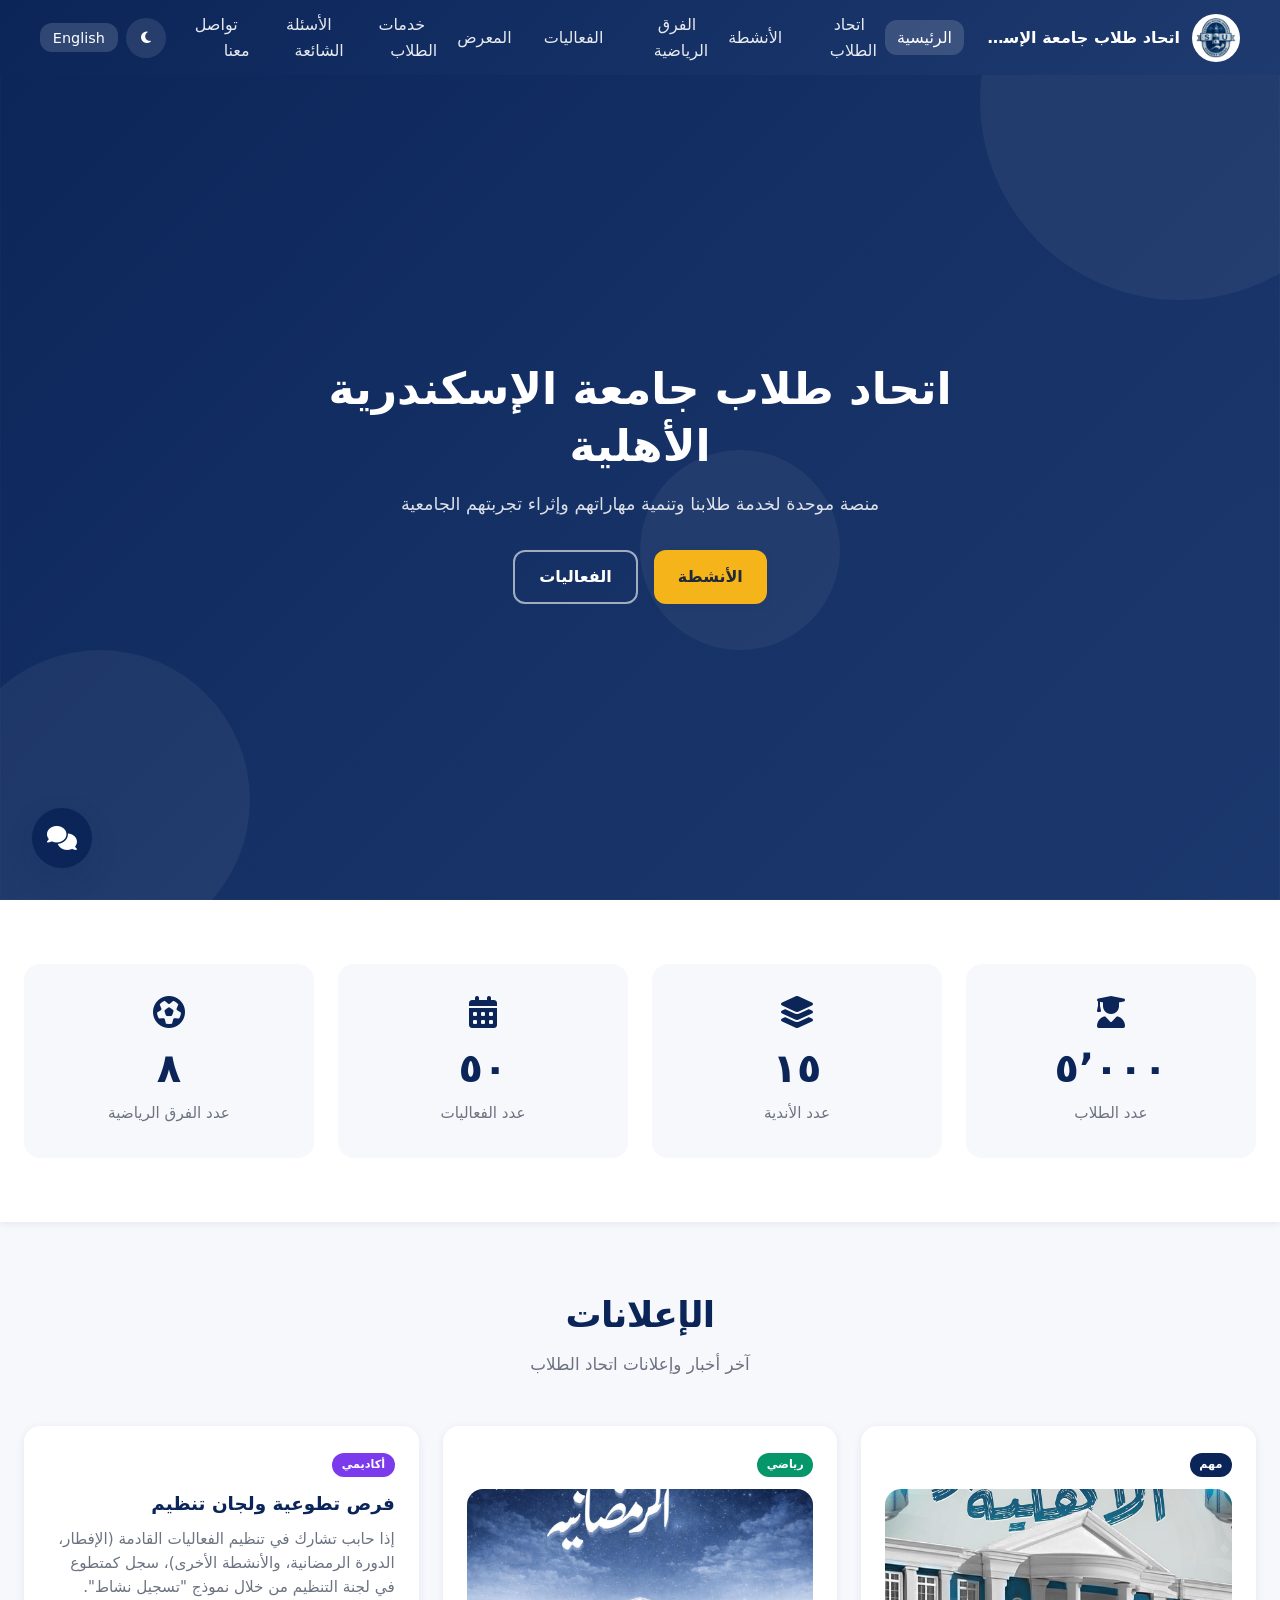
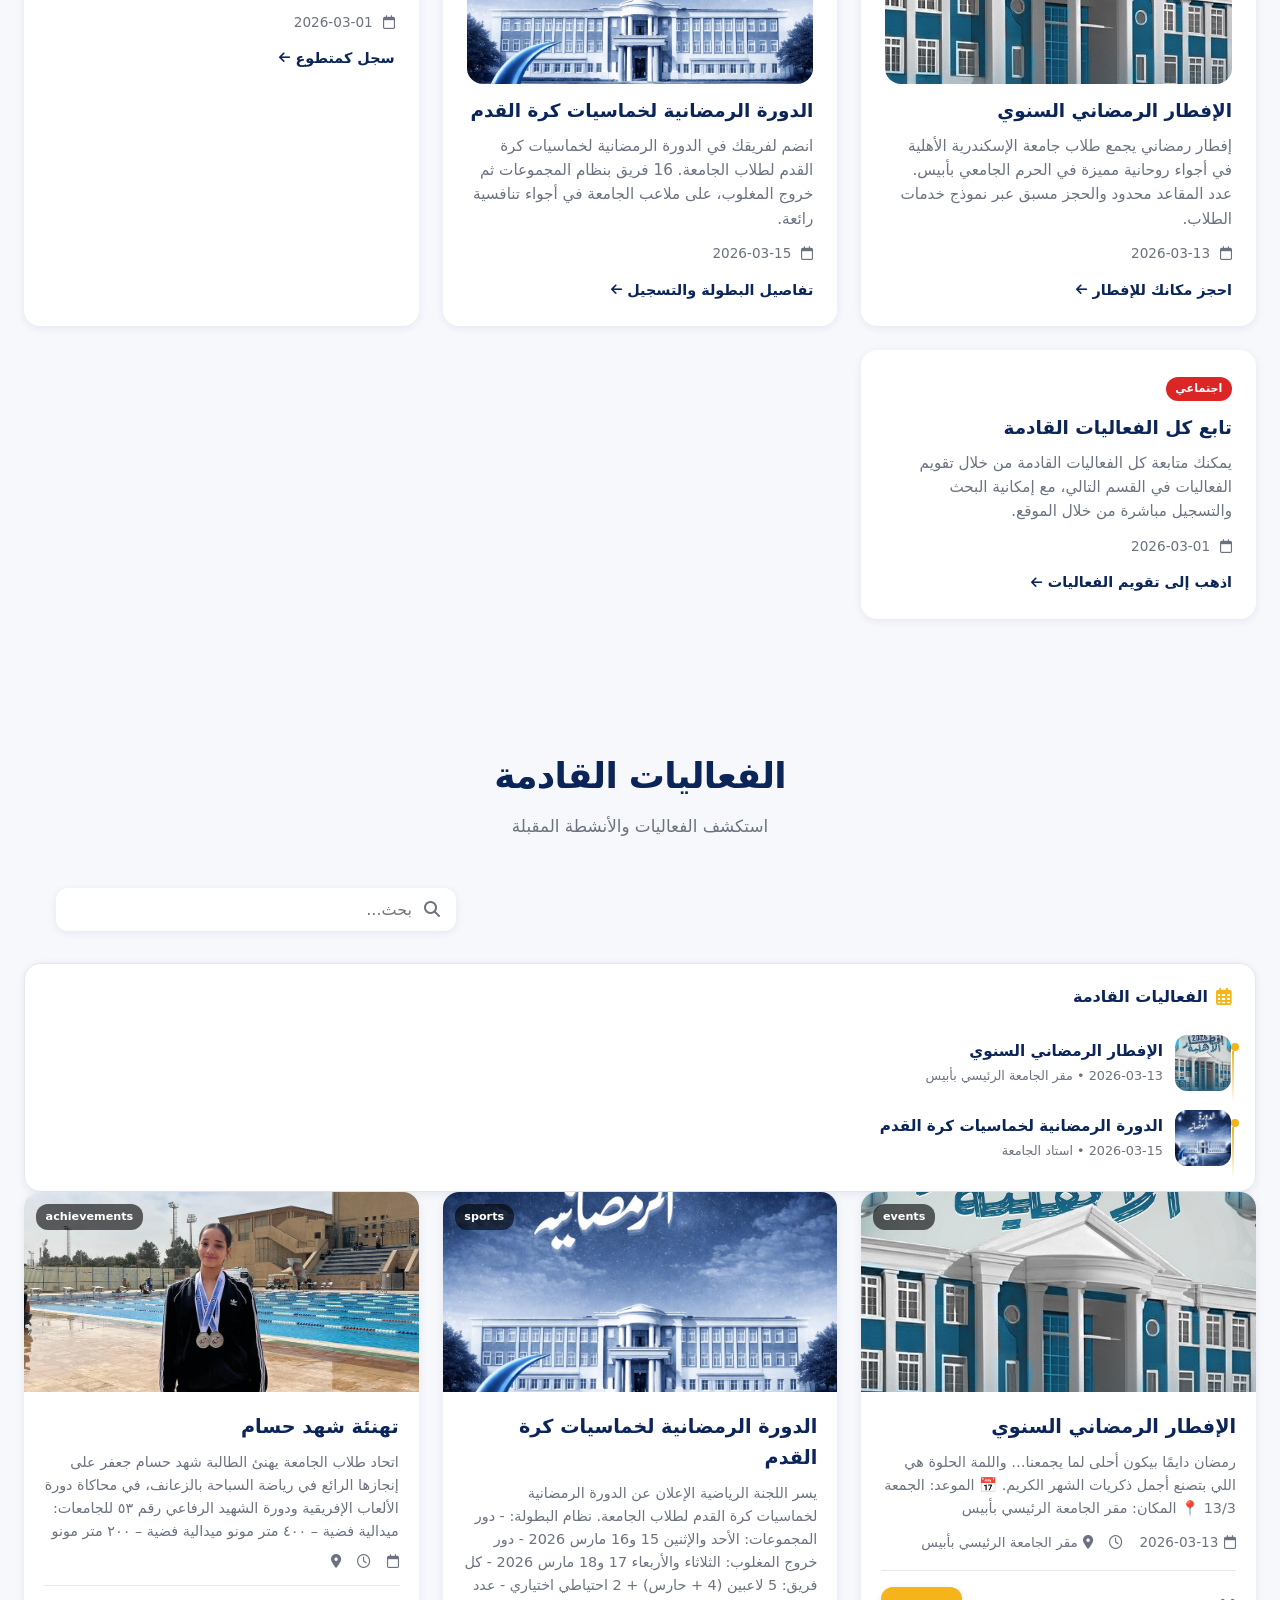
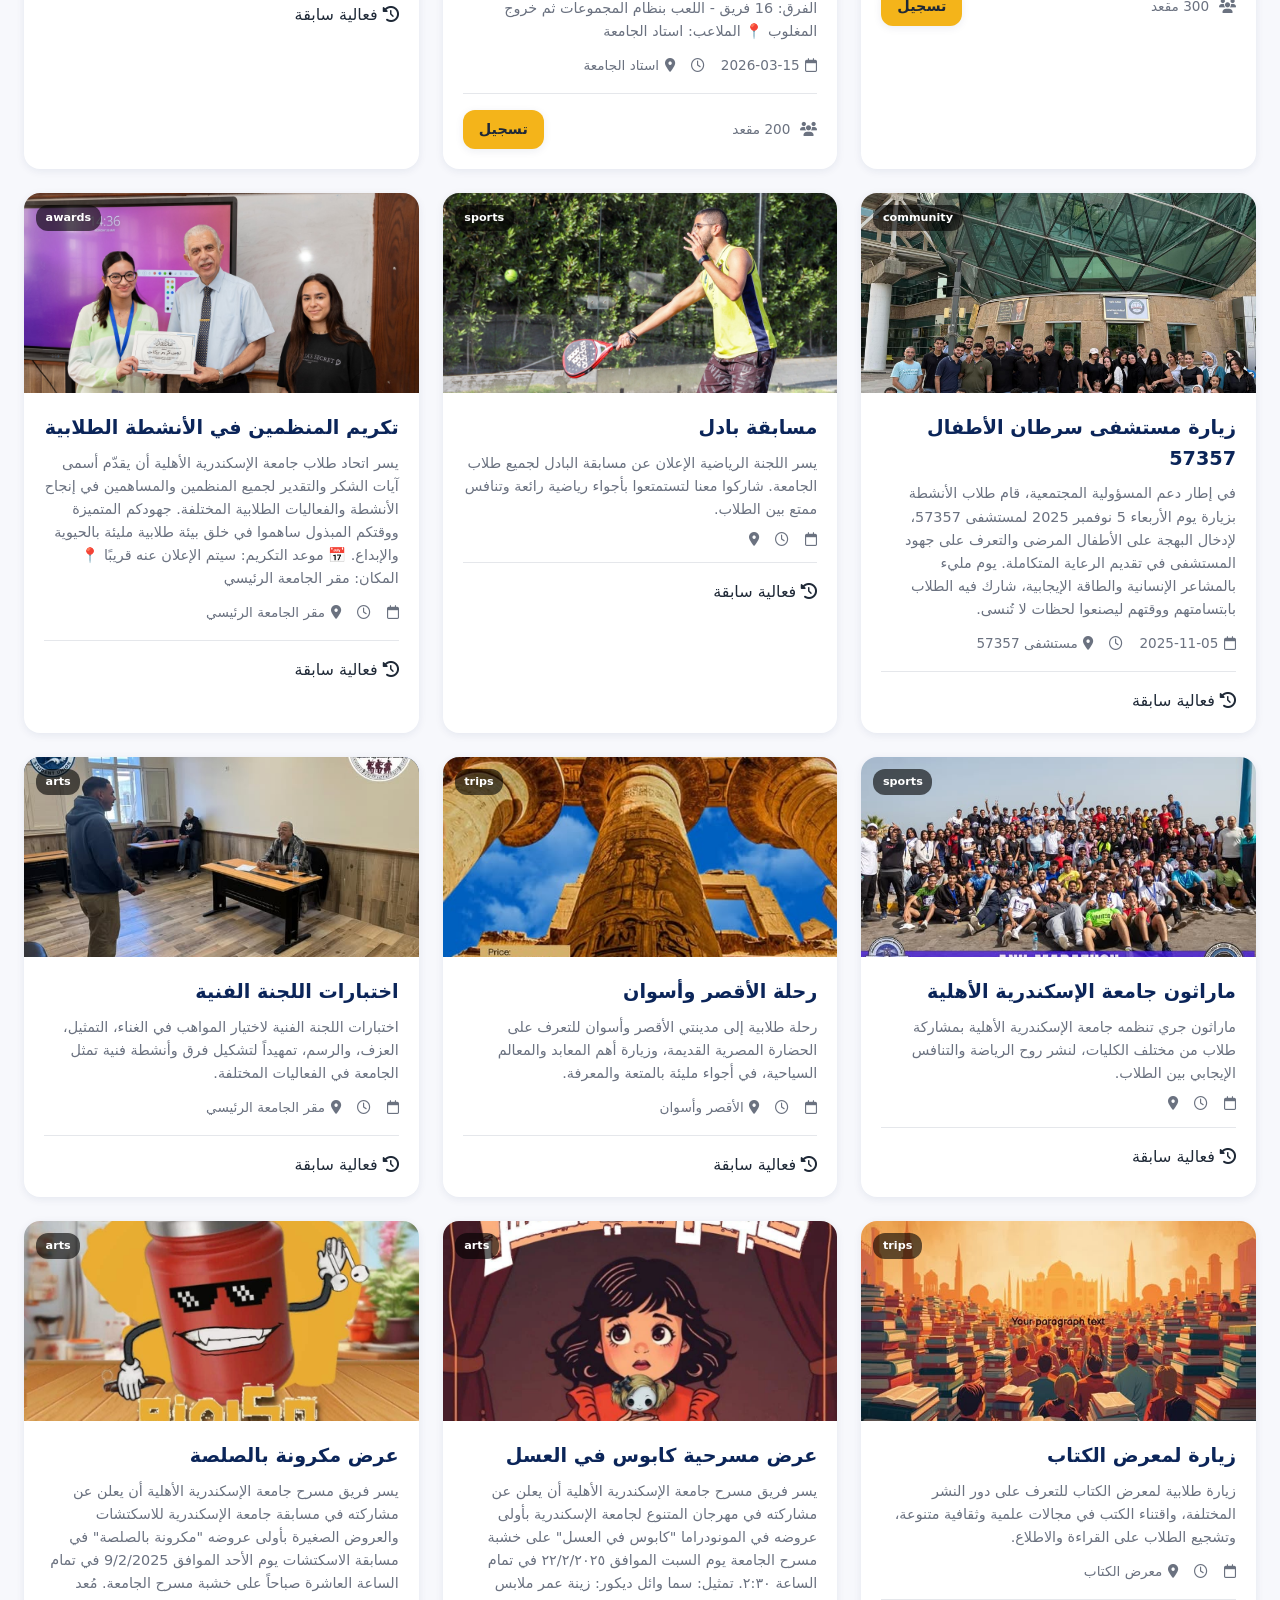
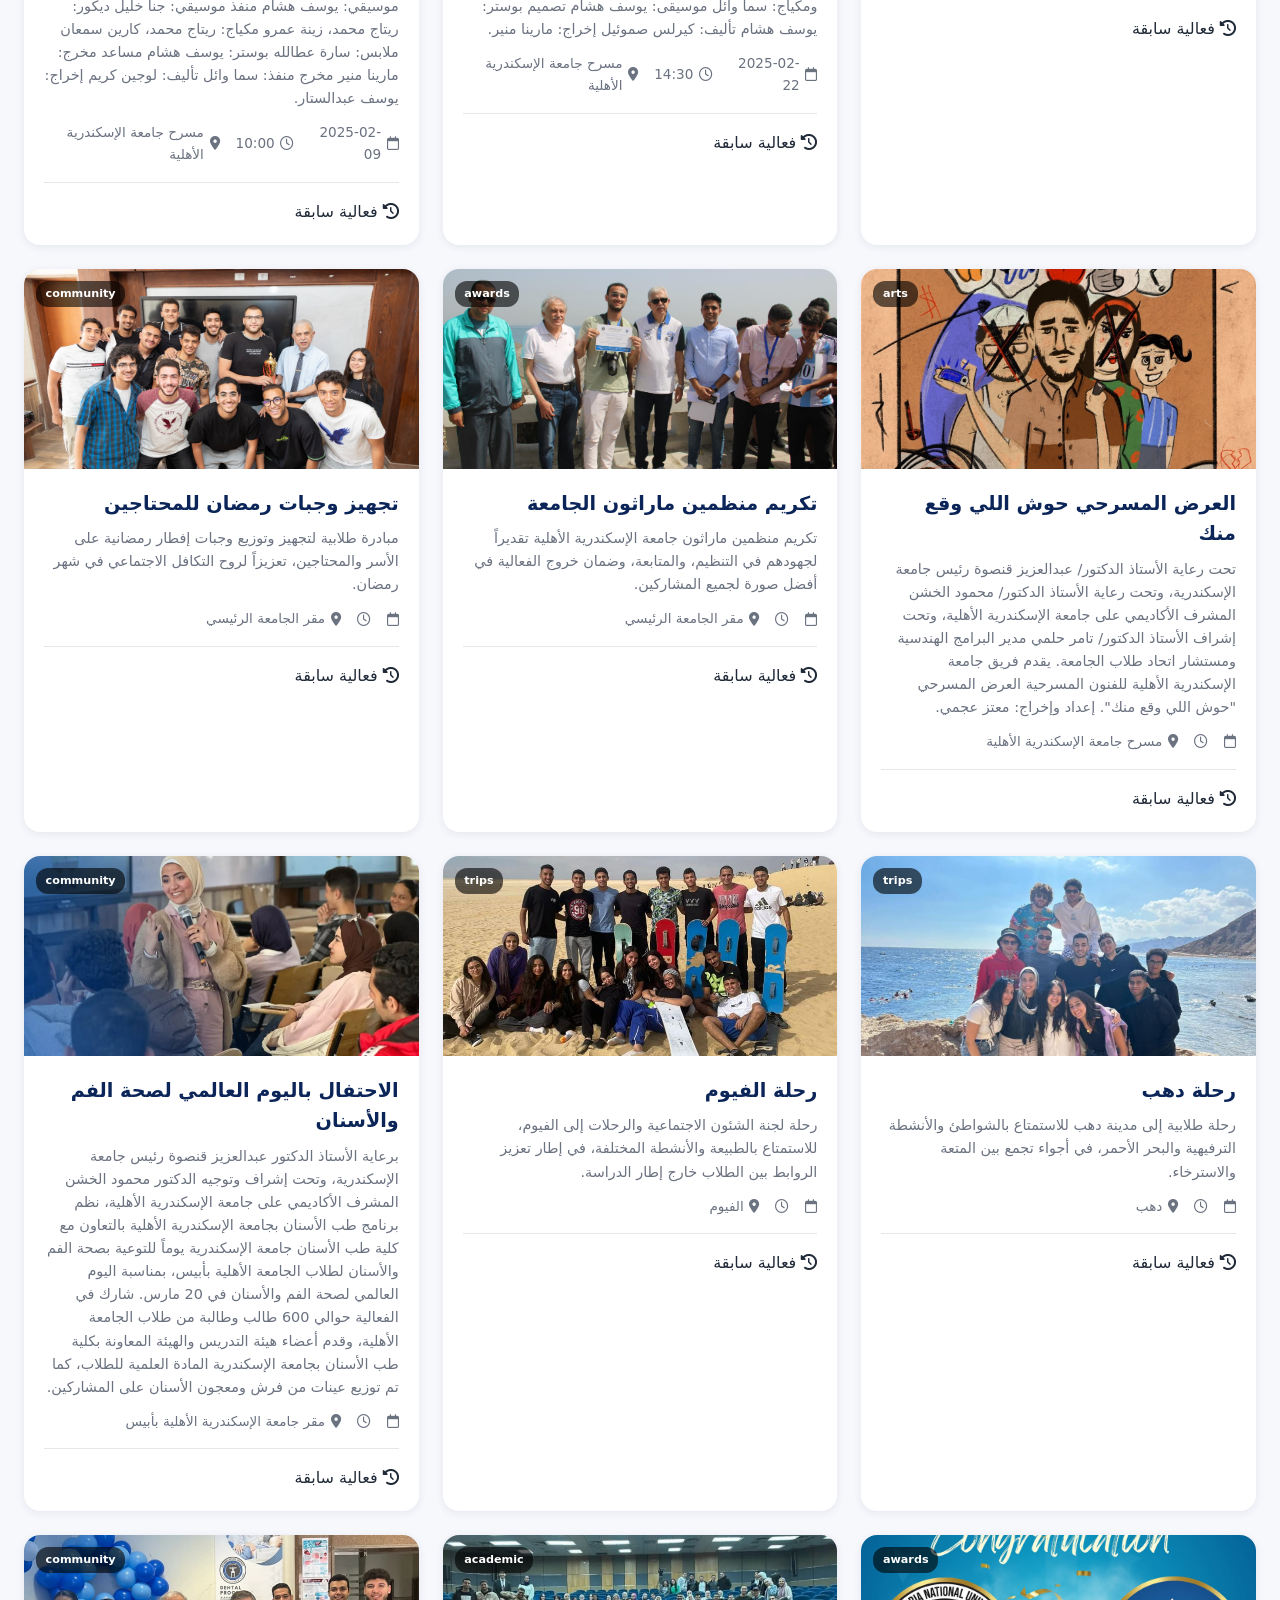
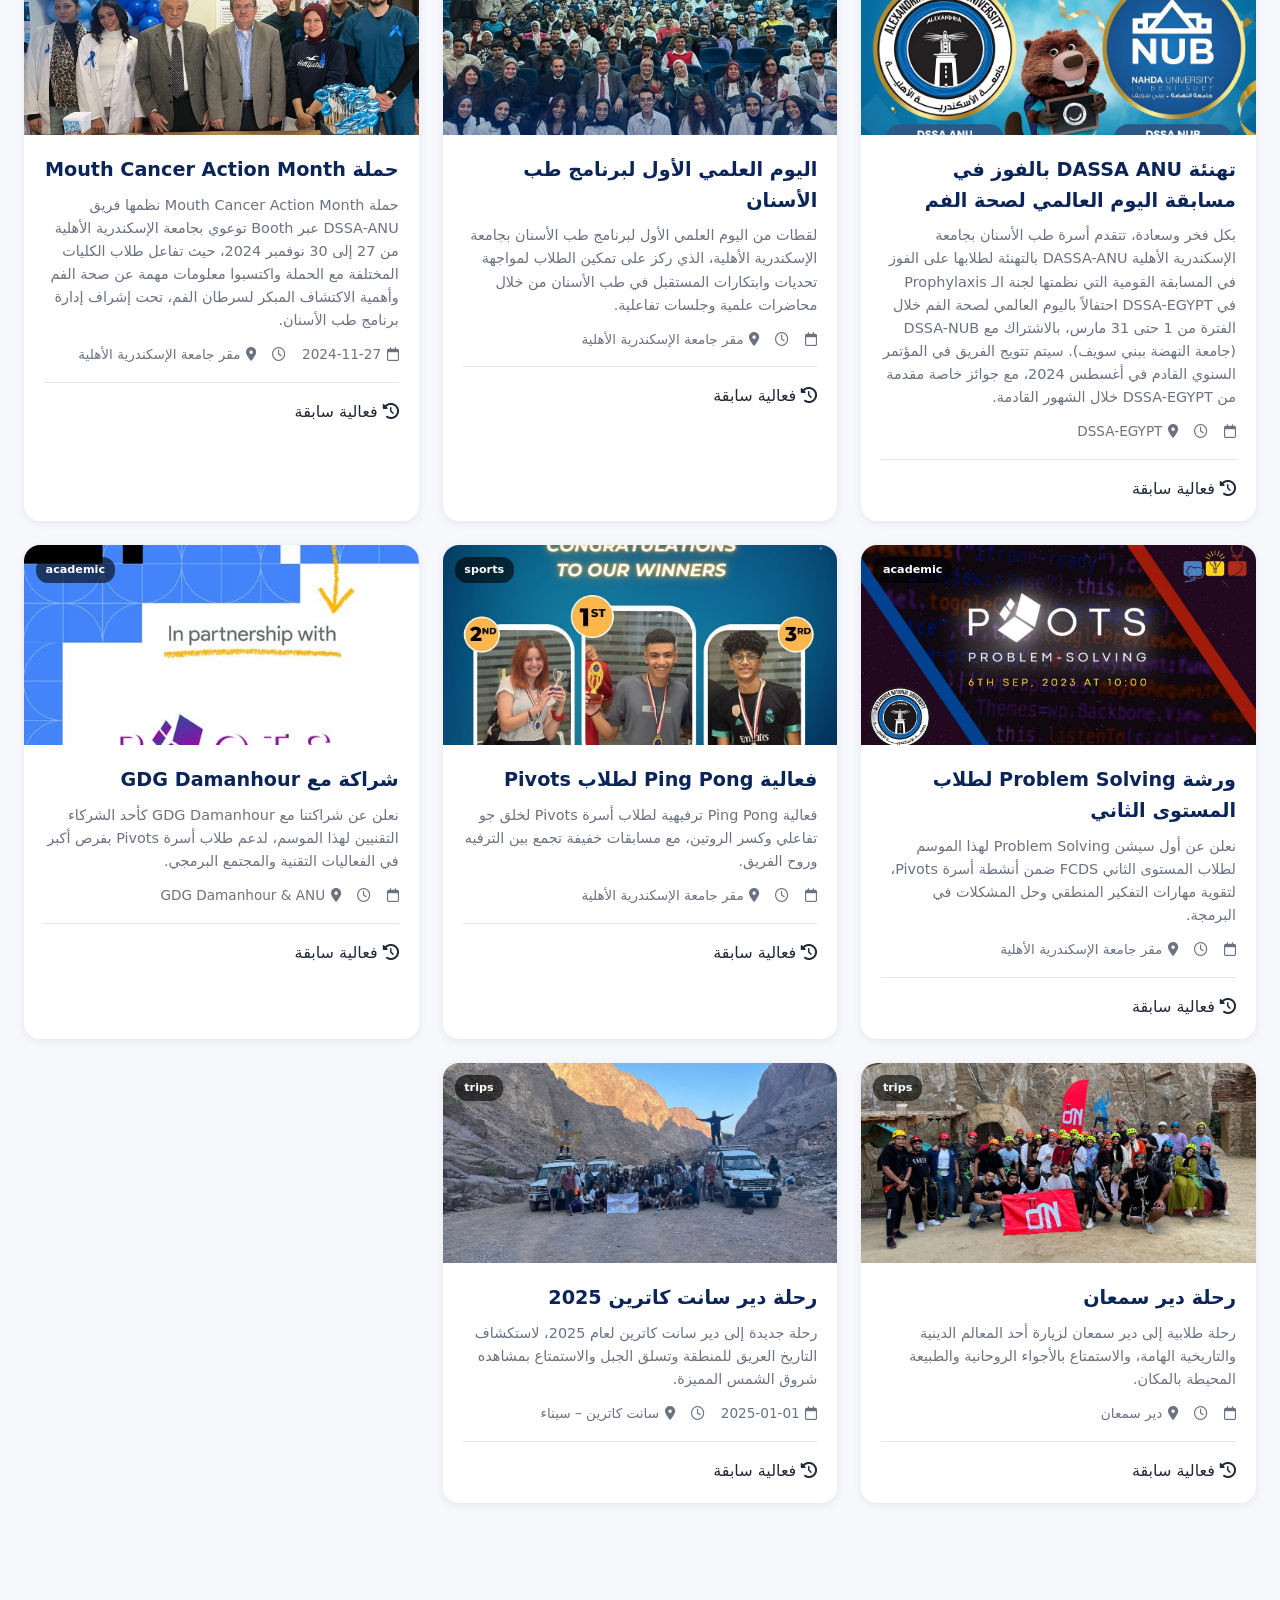
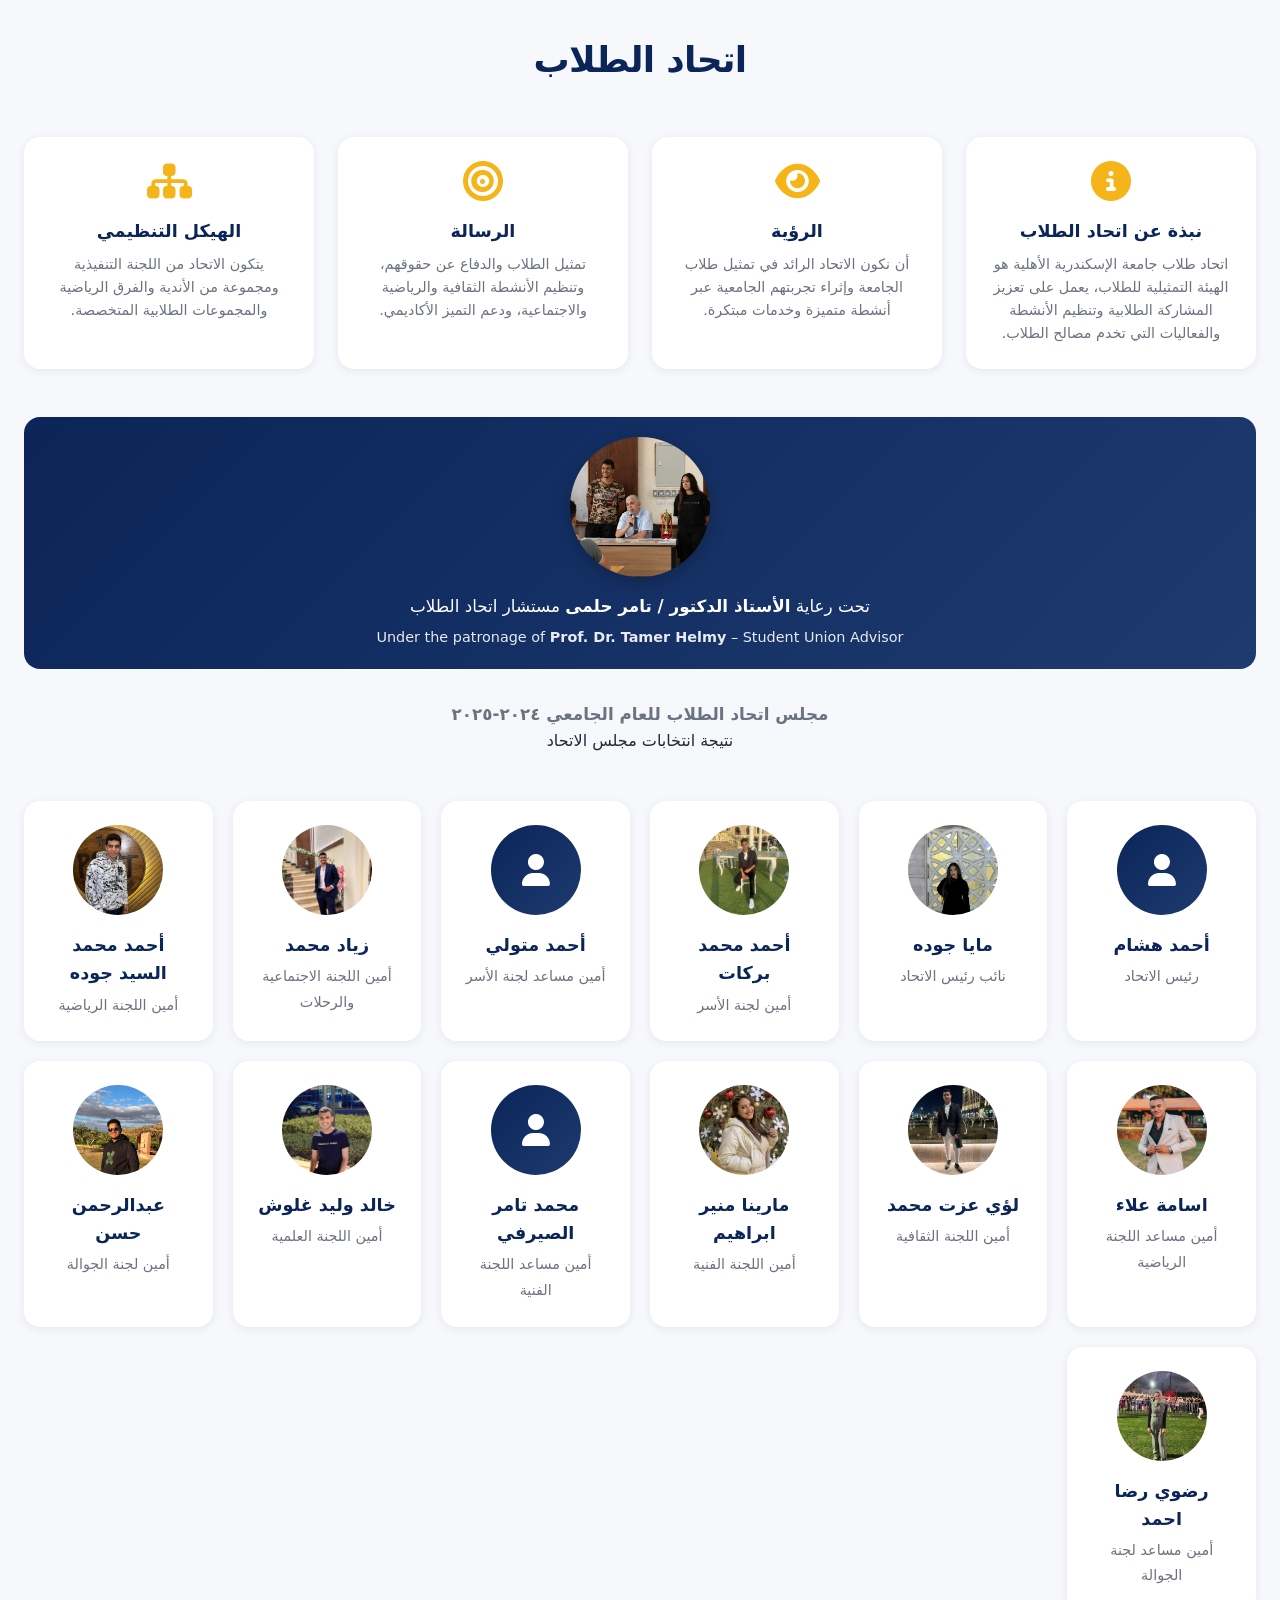
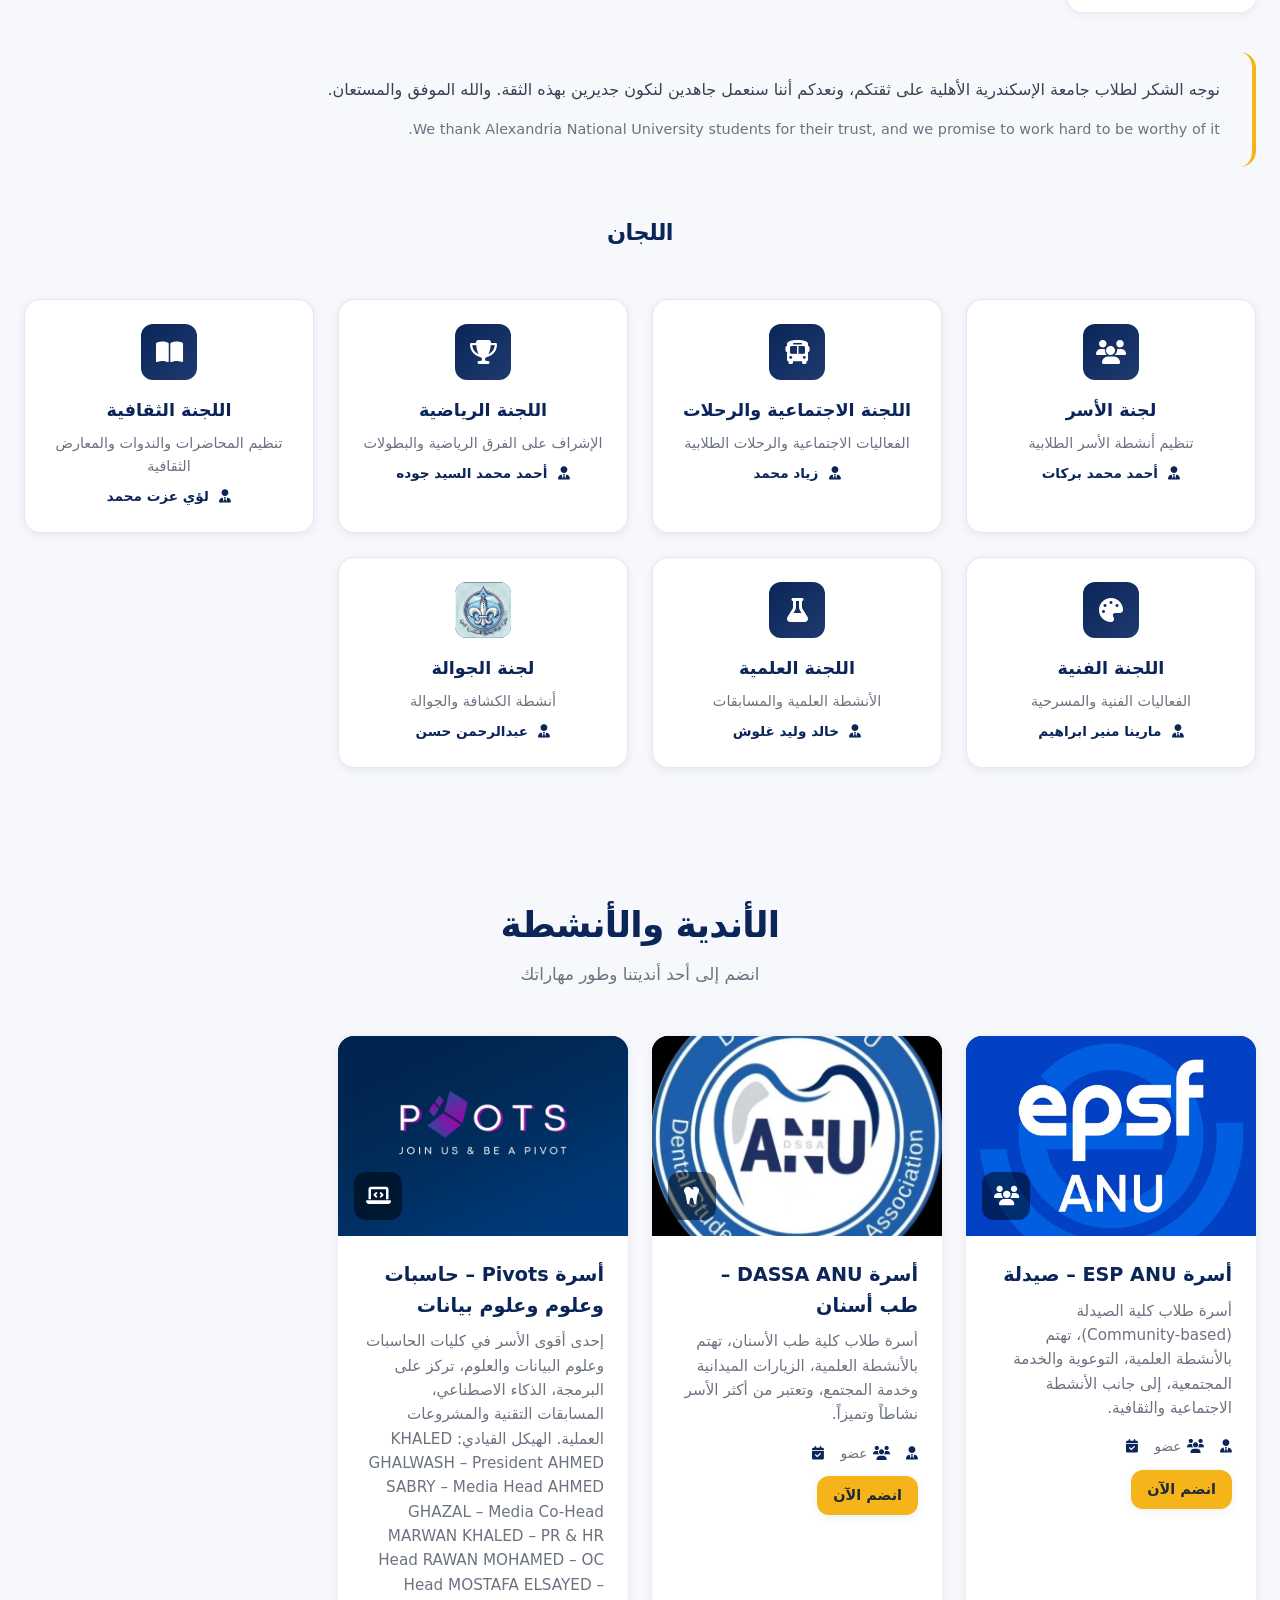
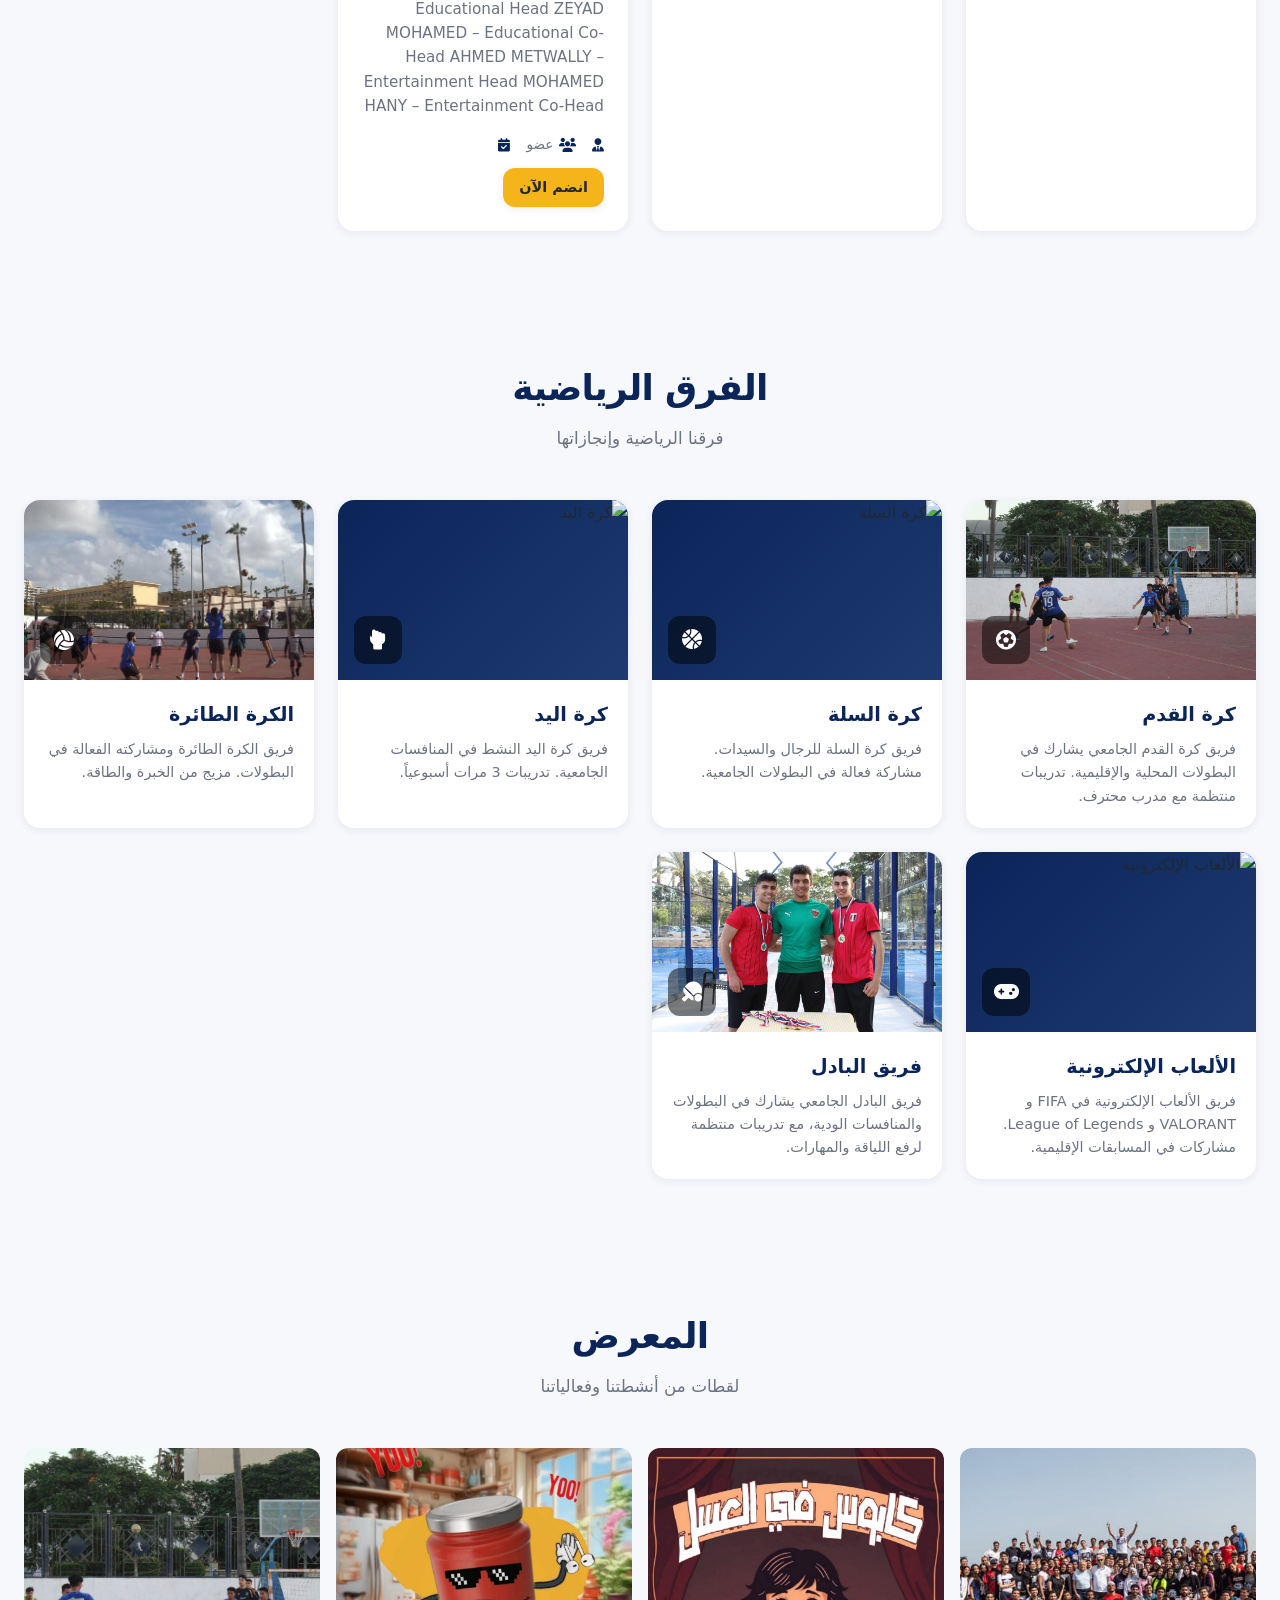
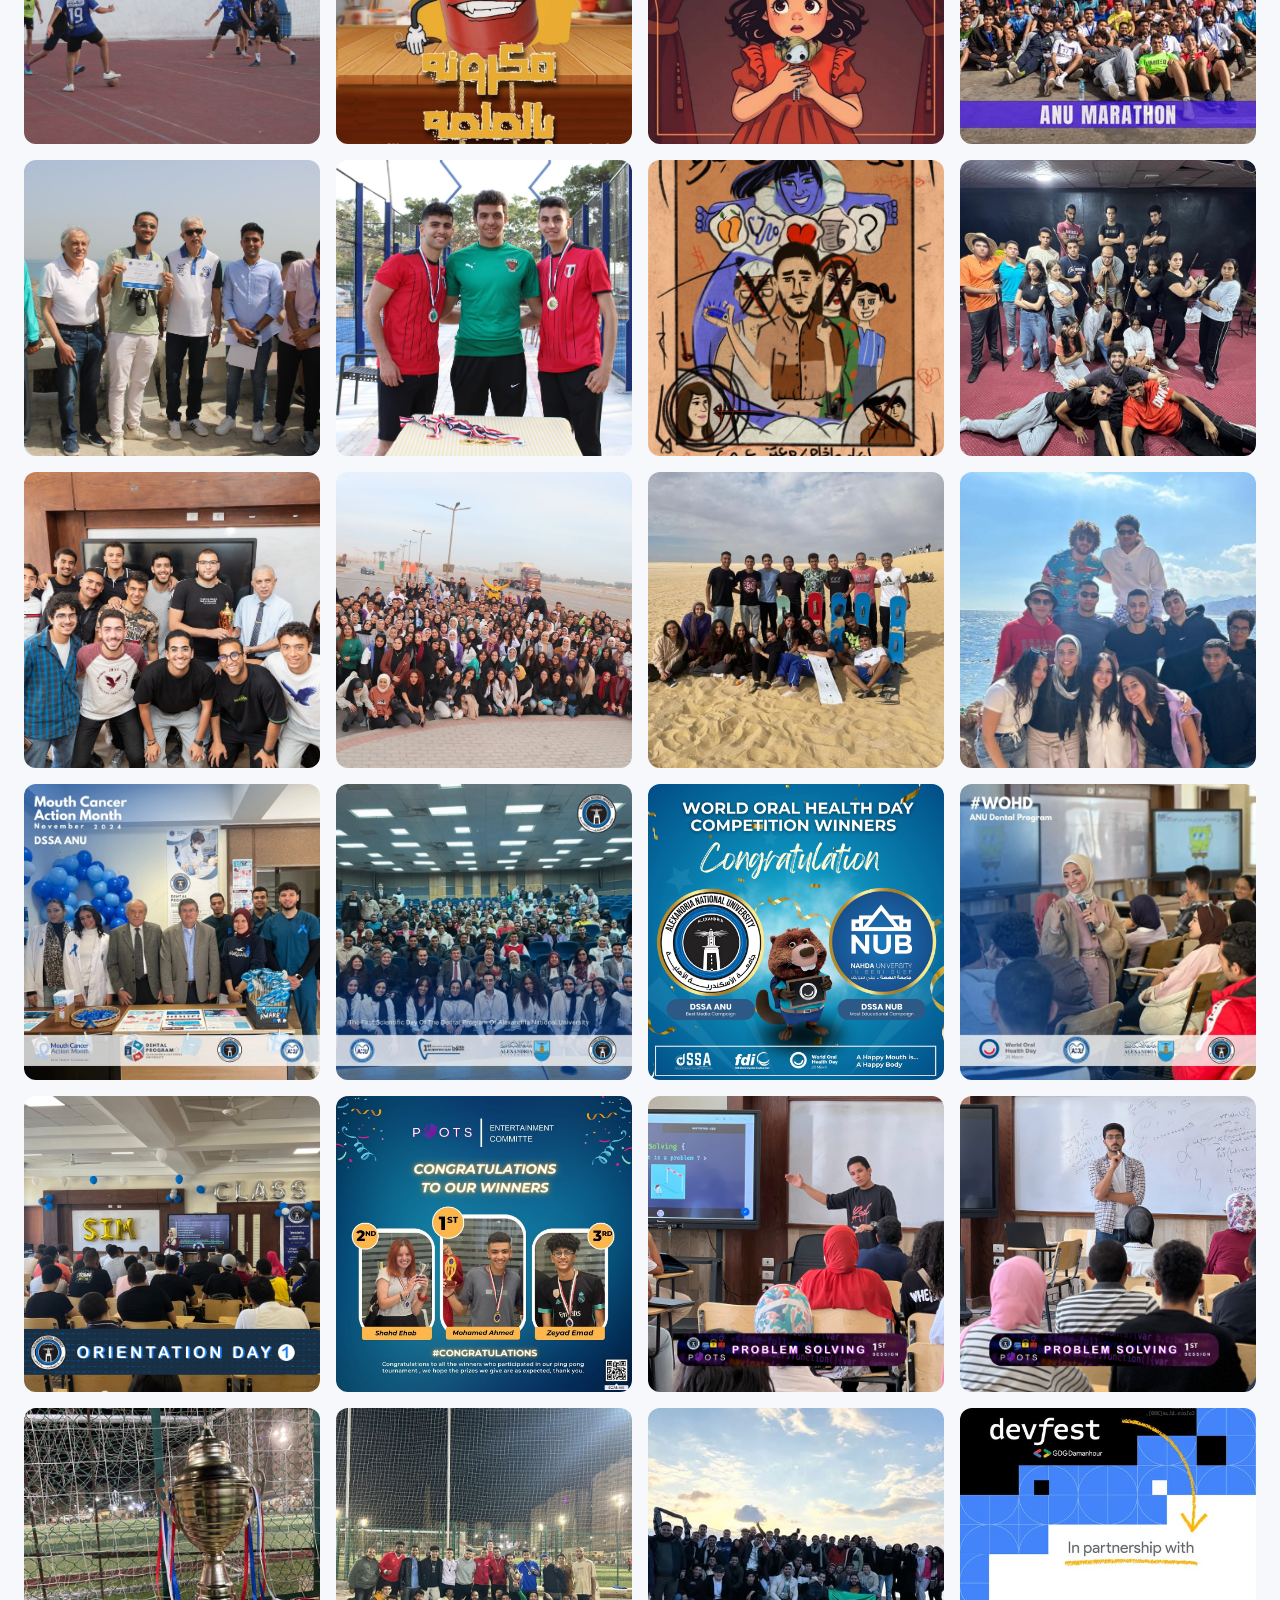
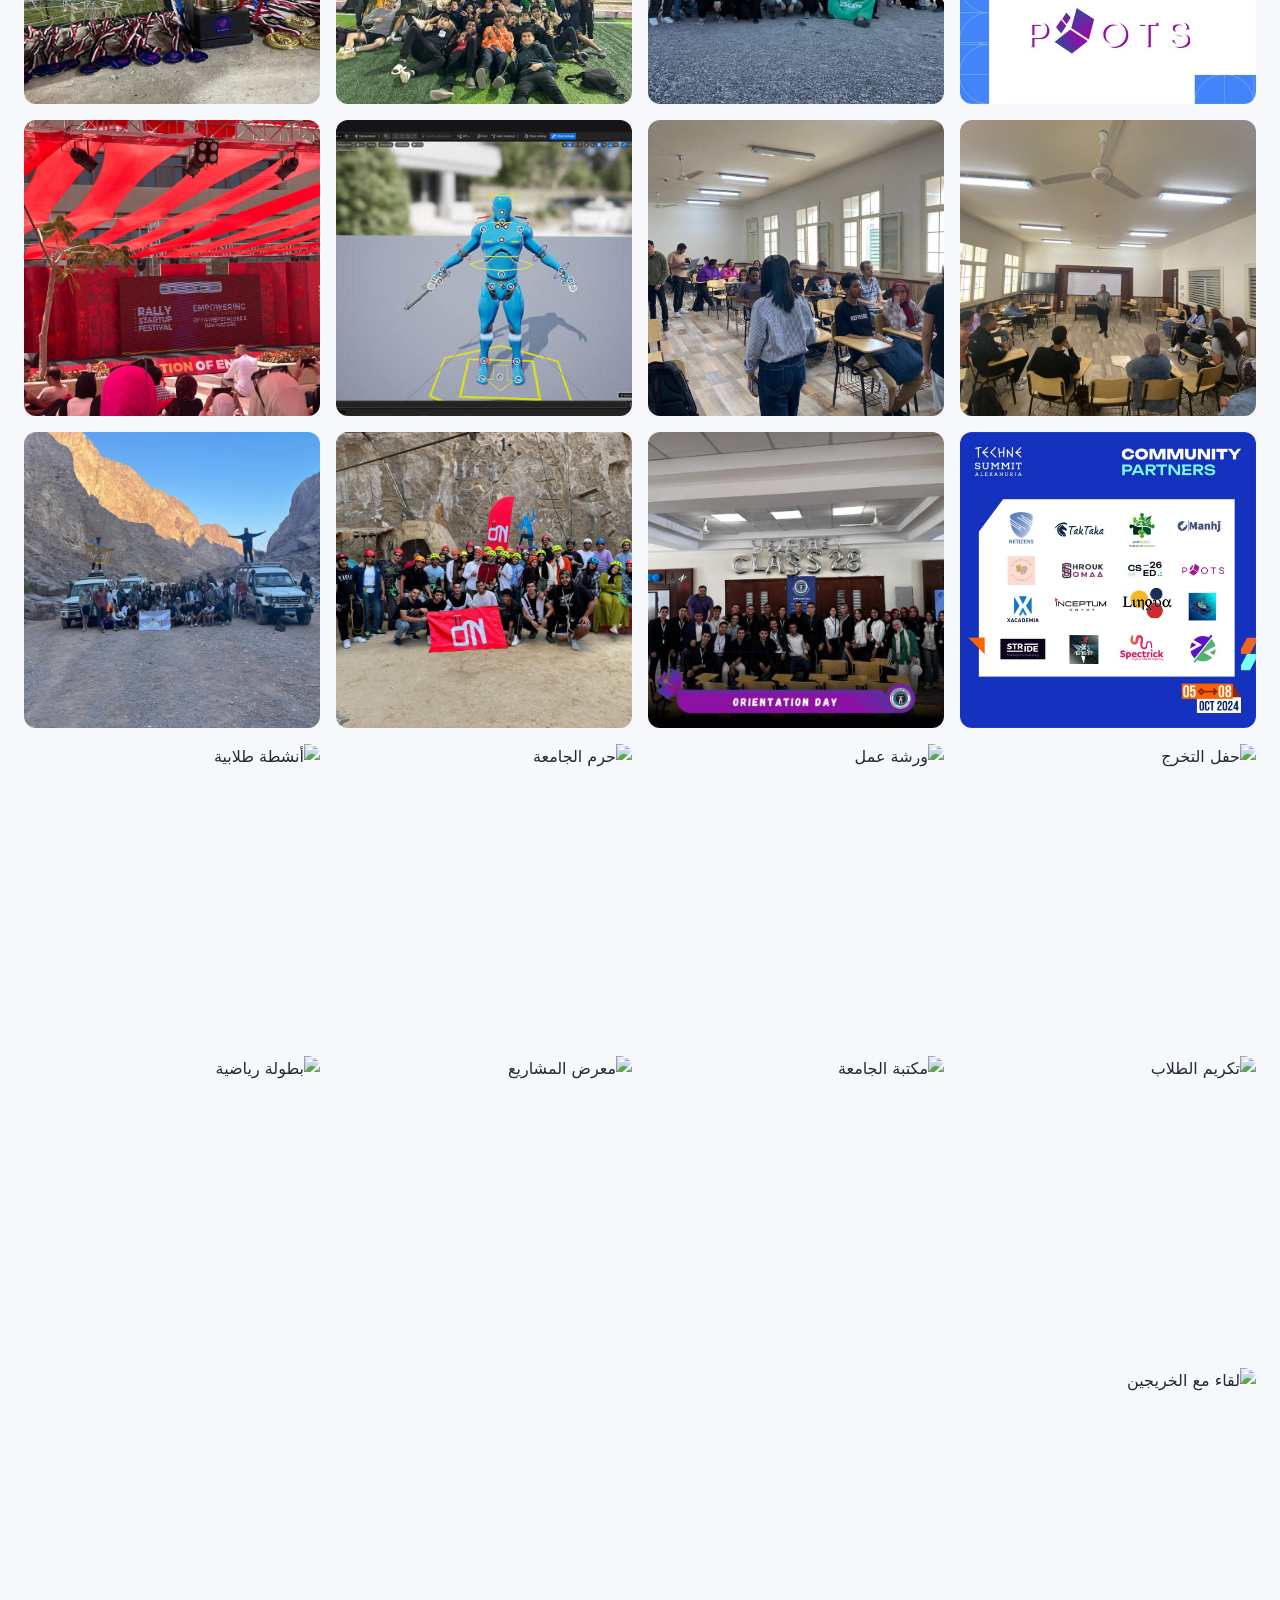
==== commit 512fc604: "Remove video section and sports coach info Made-with: Cursor" ====
--- a/index.html
+++ b/index.html
@@ -33,7 +33,6 @@
         <li><a href="#sports" class="nav-link" data-i18n="nav.sports">الفرق الرياضية</a></li>
         <li><a href="#events" class="nav-link" data-i18n="nav.events">الفعاليات</a></li>
         <li><a href="#gallery" class="nav-link" data-i18n="nav.gallery">المعرض</a></li>
-        <li><a href="#video" class="nav-link" data-i18n="nav.video">فيديو</a></li>
         <li><a href="#services" class="nav-link" data-i18n="nav.services">خدمات الطلاب</a></li>
         <li><a href="#faq" class="nav-link" data-i18n="nav.faq">الأسئلة الشائعة</a></li>
         <li><a href="#contact" class="nav-link" data-i18n="nav.contact">تواصل معنا</a></li>
@@ -271,30 +270,6 @@
         </div>
         <div class="gallery-grid" id="galleryGrid">
           <!-- Gallery populated by JS -->
-        </div>
-      </div>
-    </section>
-
-    <!-- Video Section -->
-    <section class="section section-video" id="video">
-      <div class="container">
-        <div class="section-header" data-aos="fade-up">
-          <h2 class="section-title">فيديو الاتحاد</h2>
-          <p class="section-subtitle">لقطات من فعالياتنا وأنشطتنا</p>
-        </div>
-        <div class="video-grid" data-aos="fade-up">
-          <div class="video-card">
-            <div class="video-wrapper">
-              <iframe src="https://www.youtube.com/embed/9xwazD5SyVg" title="اتحاد الطلاب - فيديو تعريفي" allow="accelerometer; autoplay; clipboard-write; encrypted-media; gyroscope; picture-in-picture" allowfullscreen></iframe>
-            </div>
-            <h4>حفل افتتاح العام الدراسي 2024-2025</h4>
-          </div>
-          <div class="video-card">
-            <div class="video-wrapper">
-              <iframe src="https://www.youtube.com/embed/2L2lnxJ0PqE" title="أنشطة طلابية" allow="accelerometer; autoplay; clipboard-write; encrypted-media; gyroscope; picture-in-picture" allowfullscreen></iframe>
-            </div>
-            <h4>بطولة كرة القدم بين الكليات</h4>
-          </div>
         </div>
       </div>
     </section>
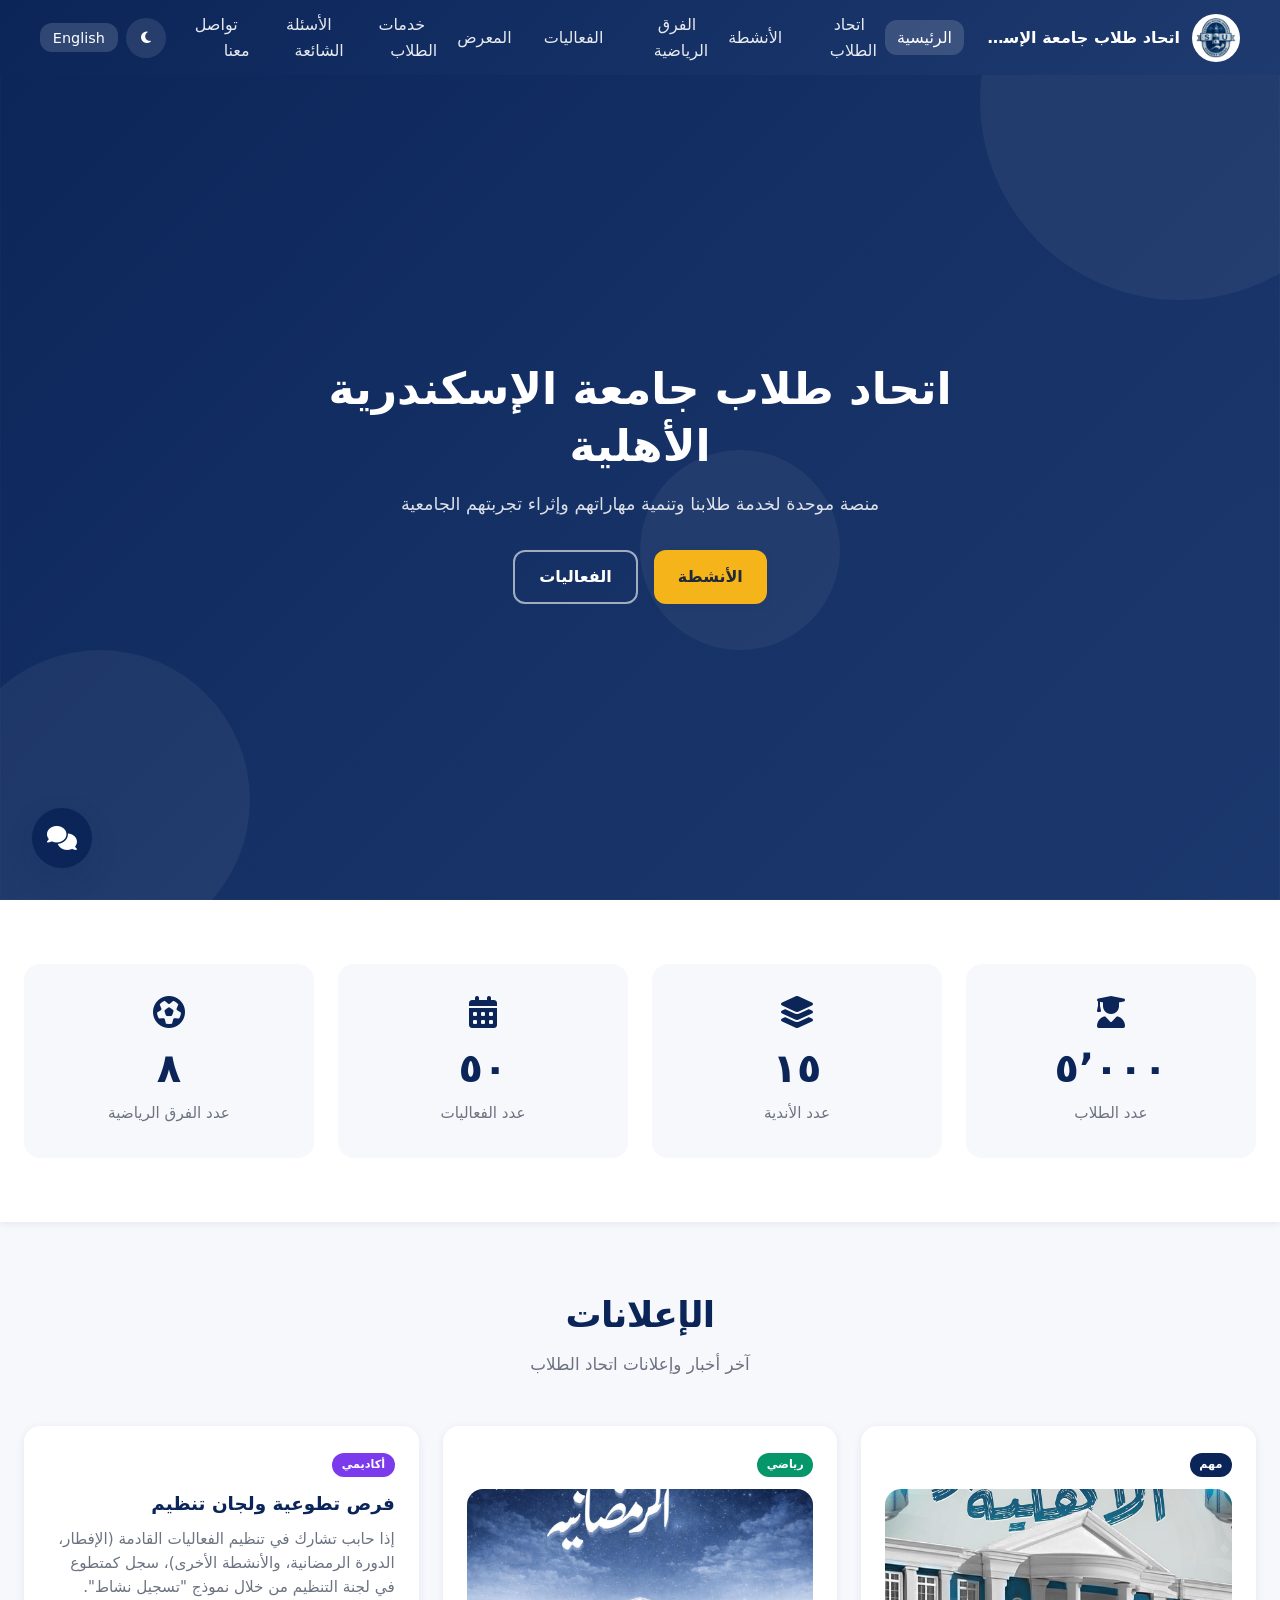
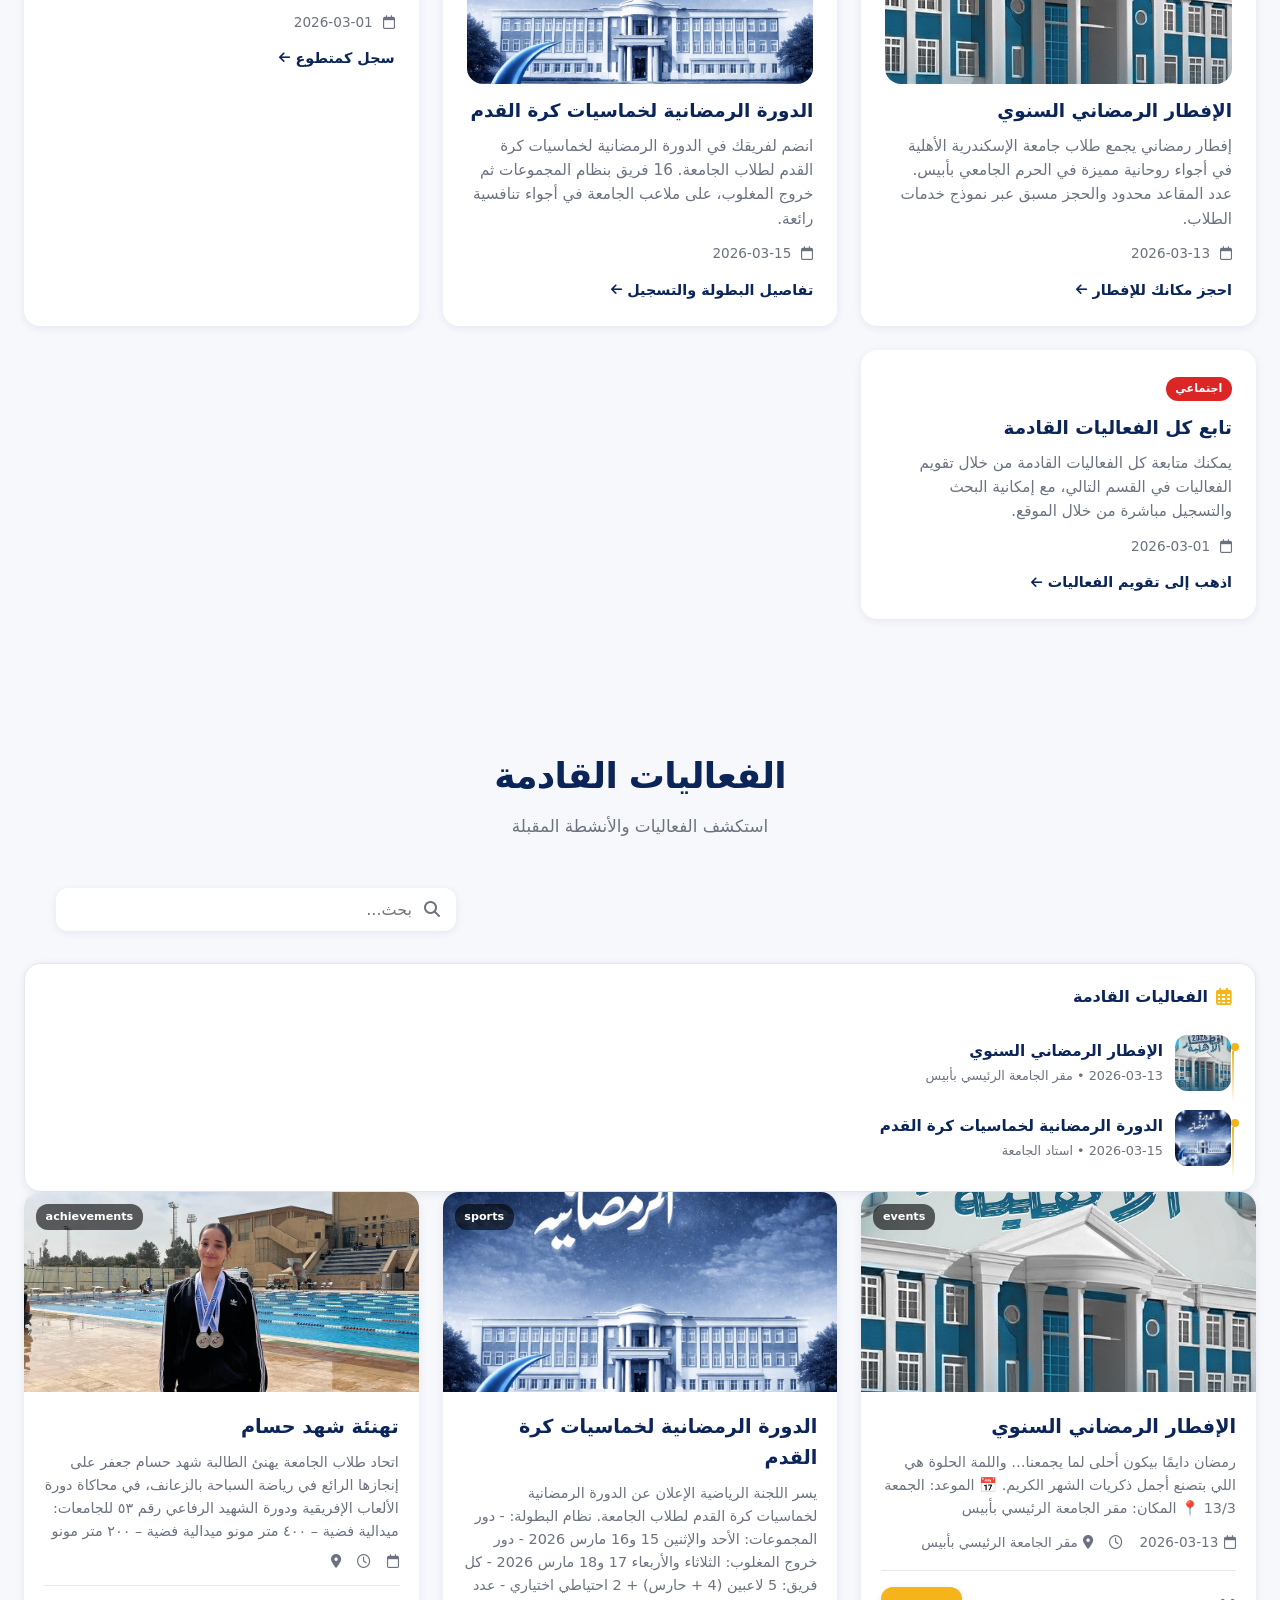
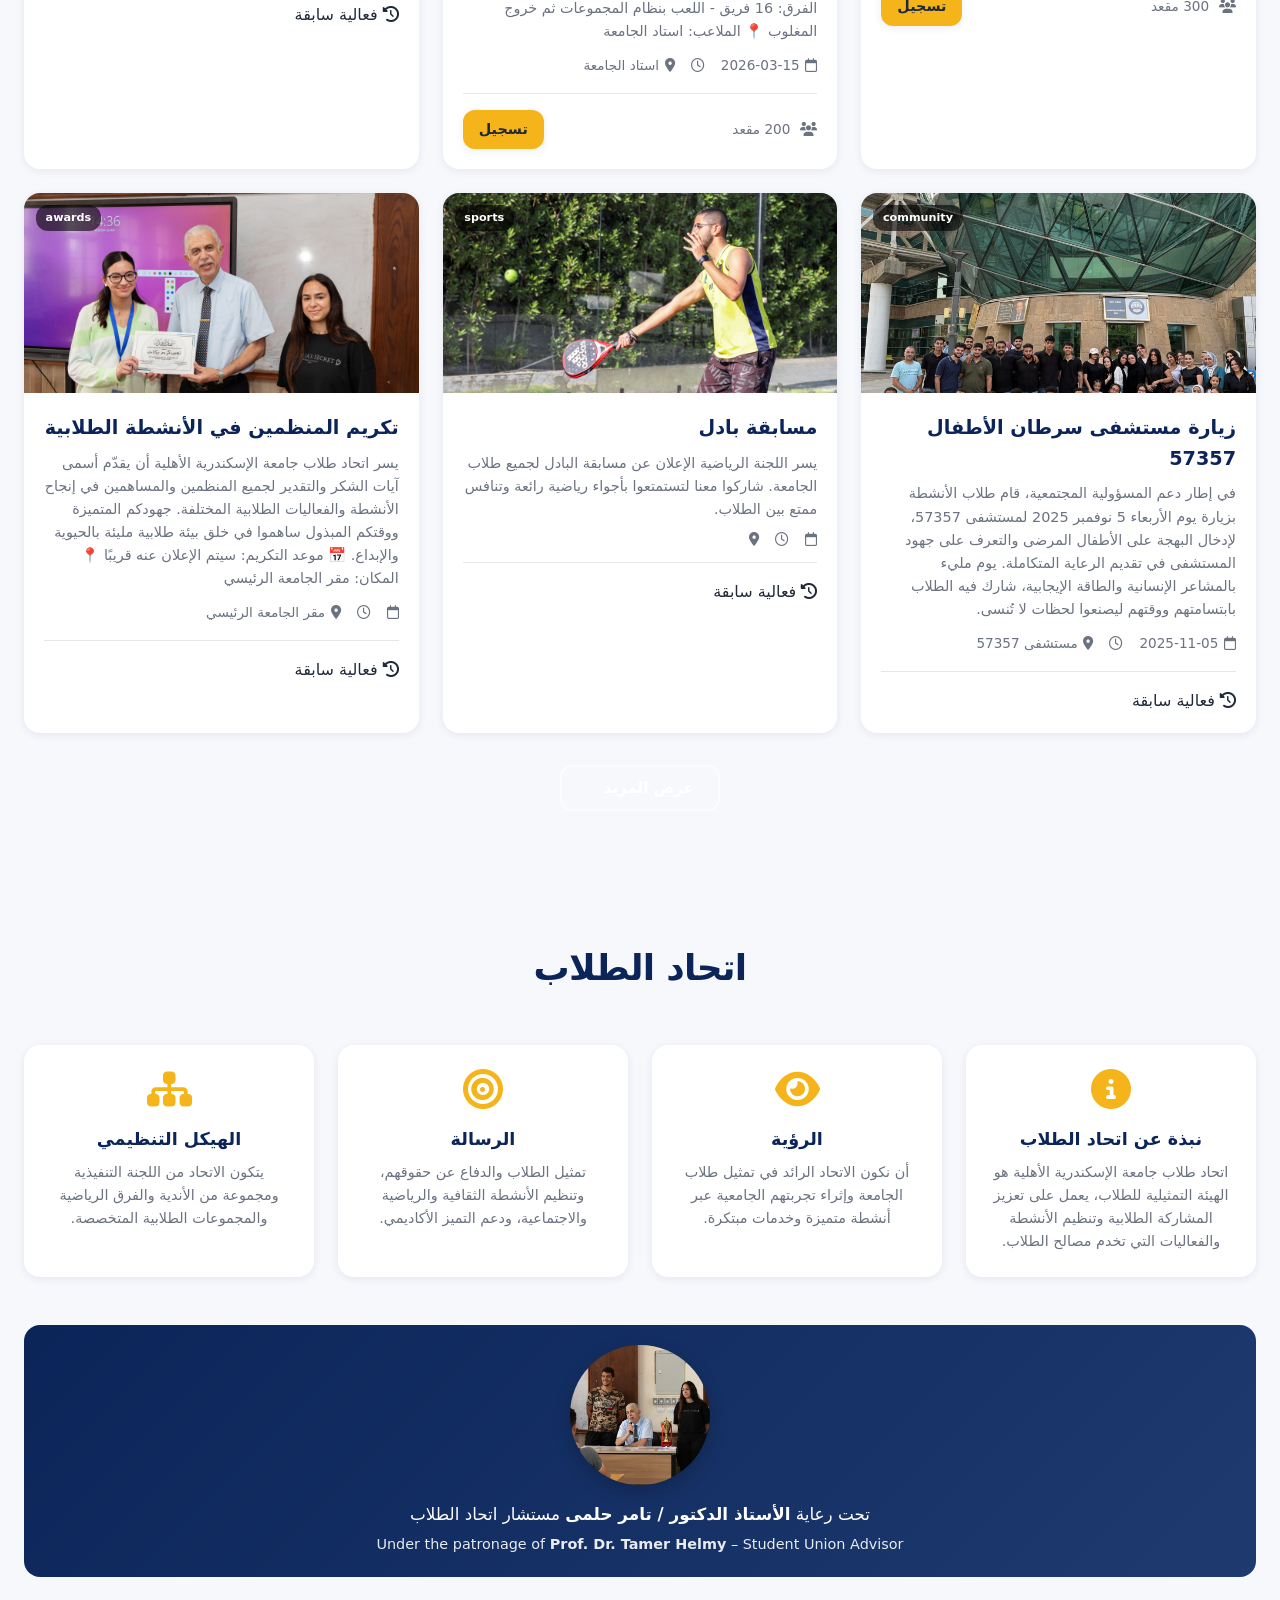
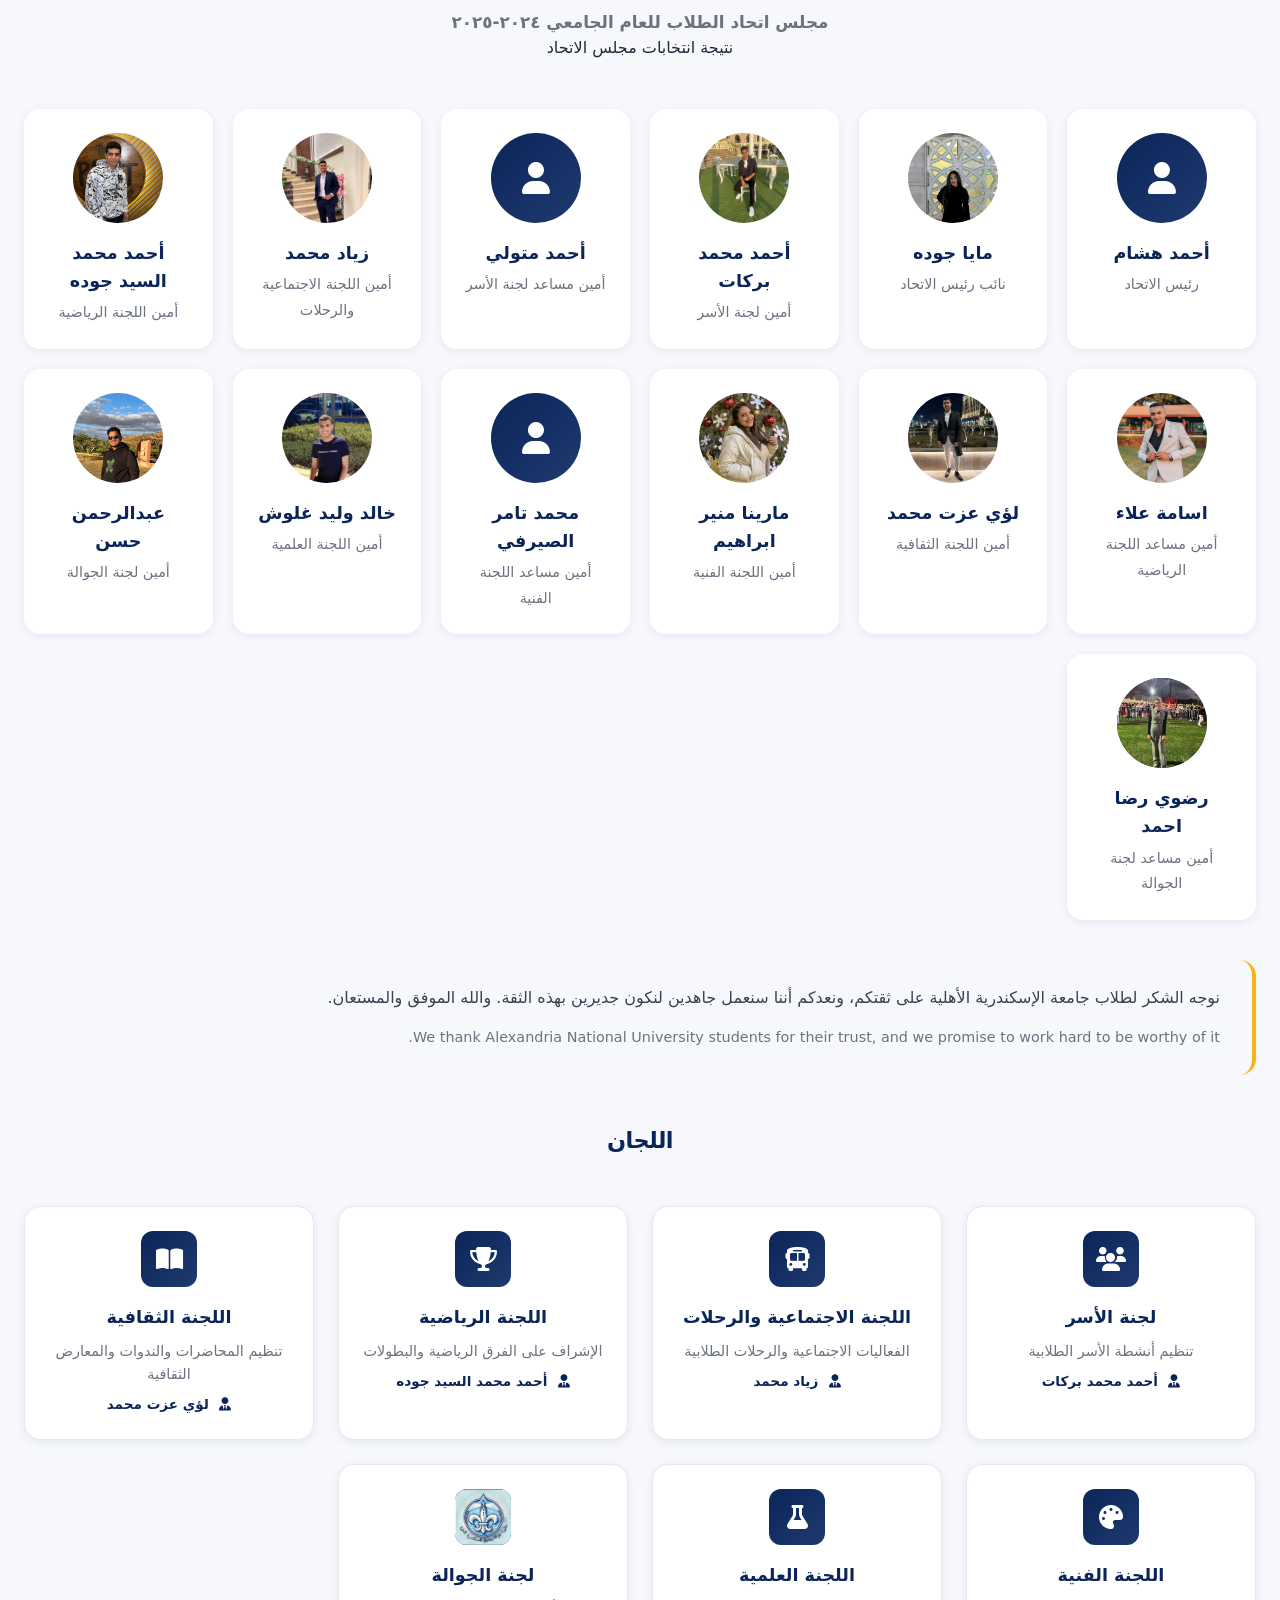
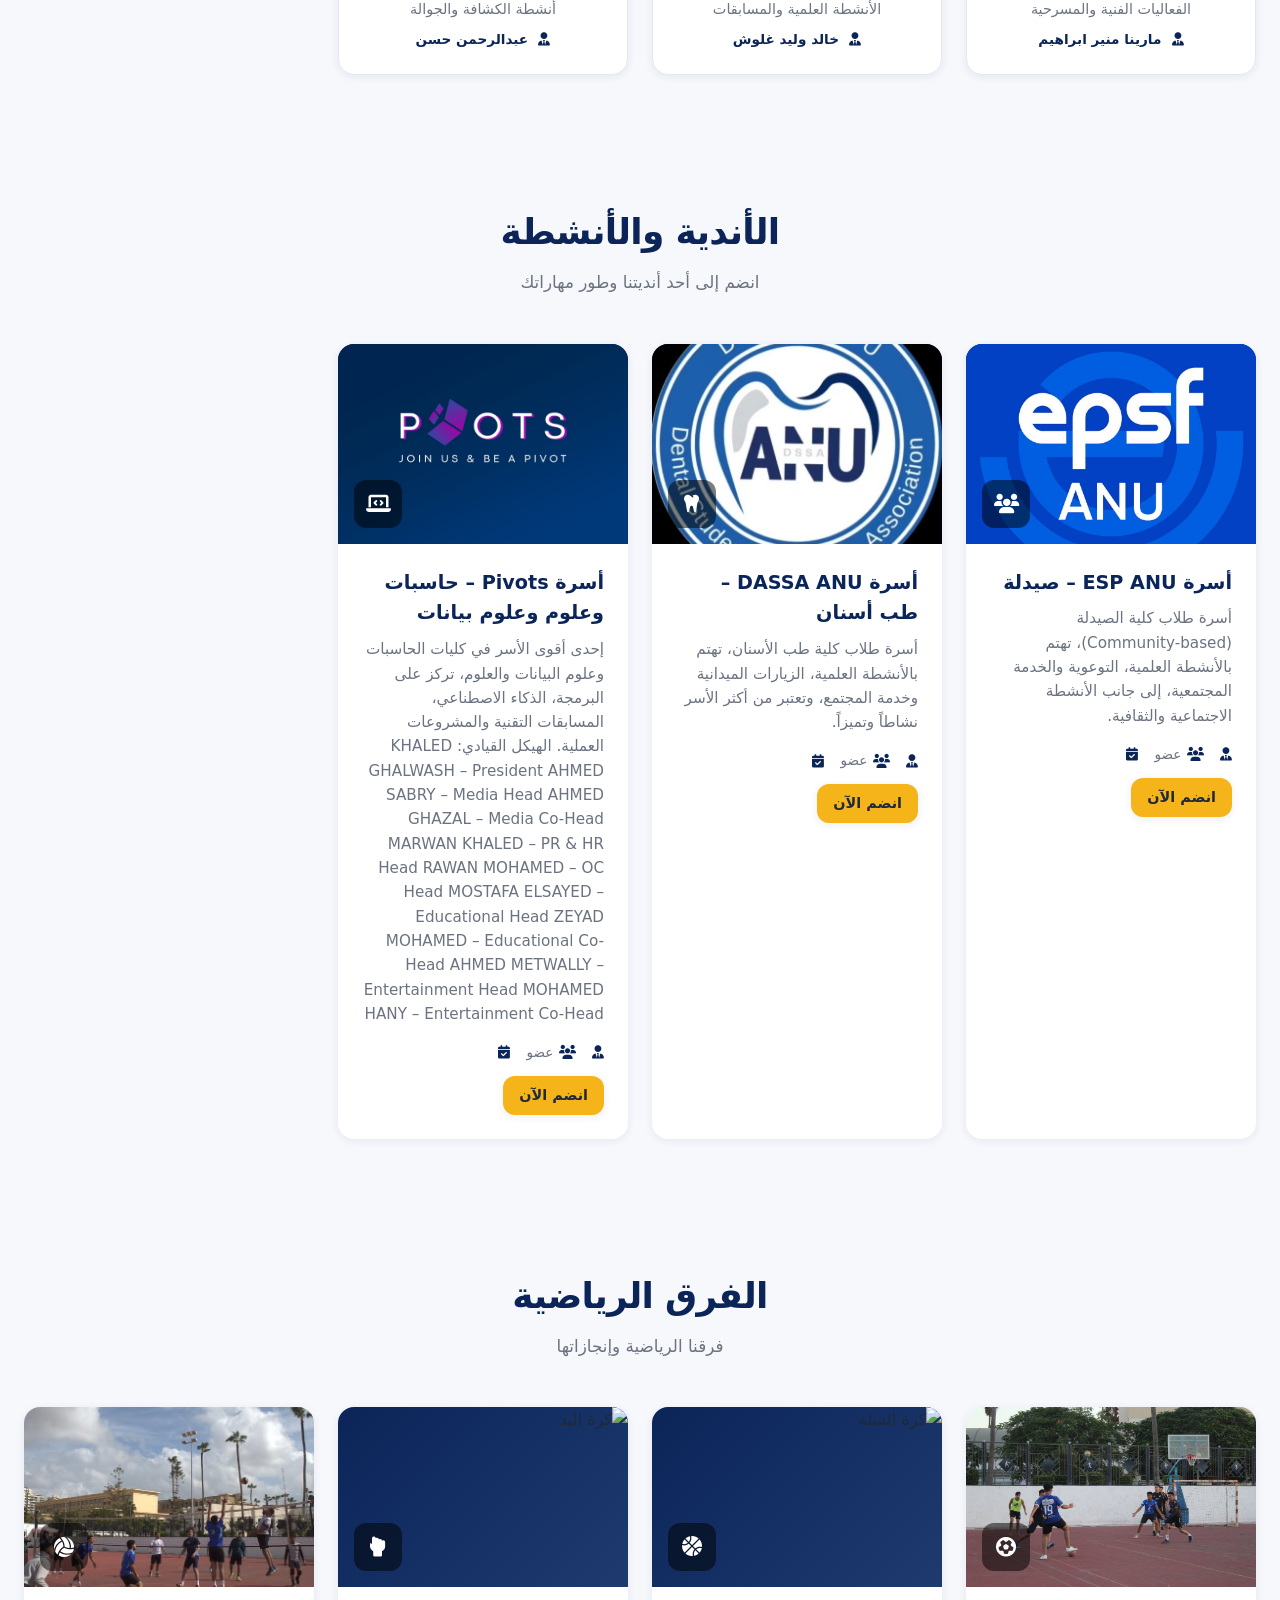
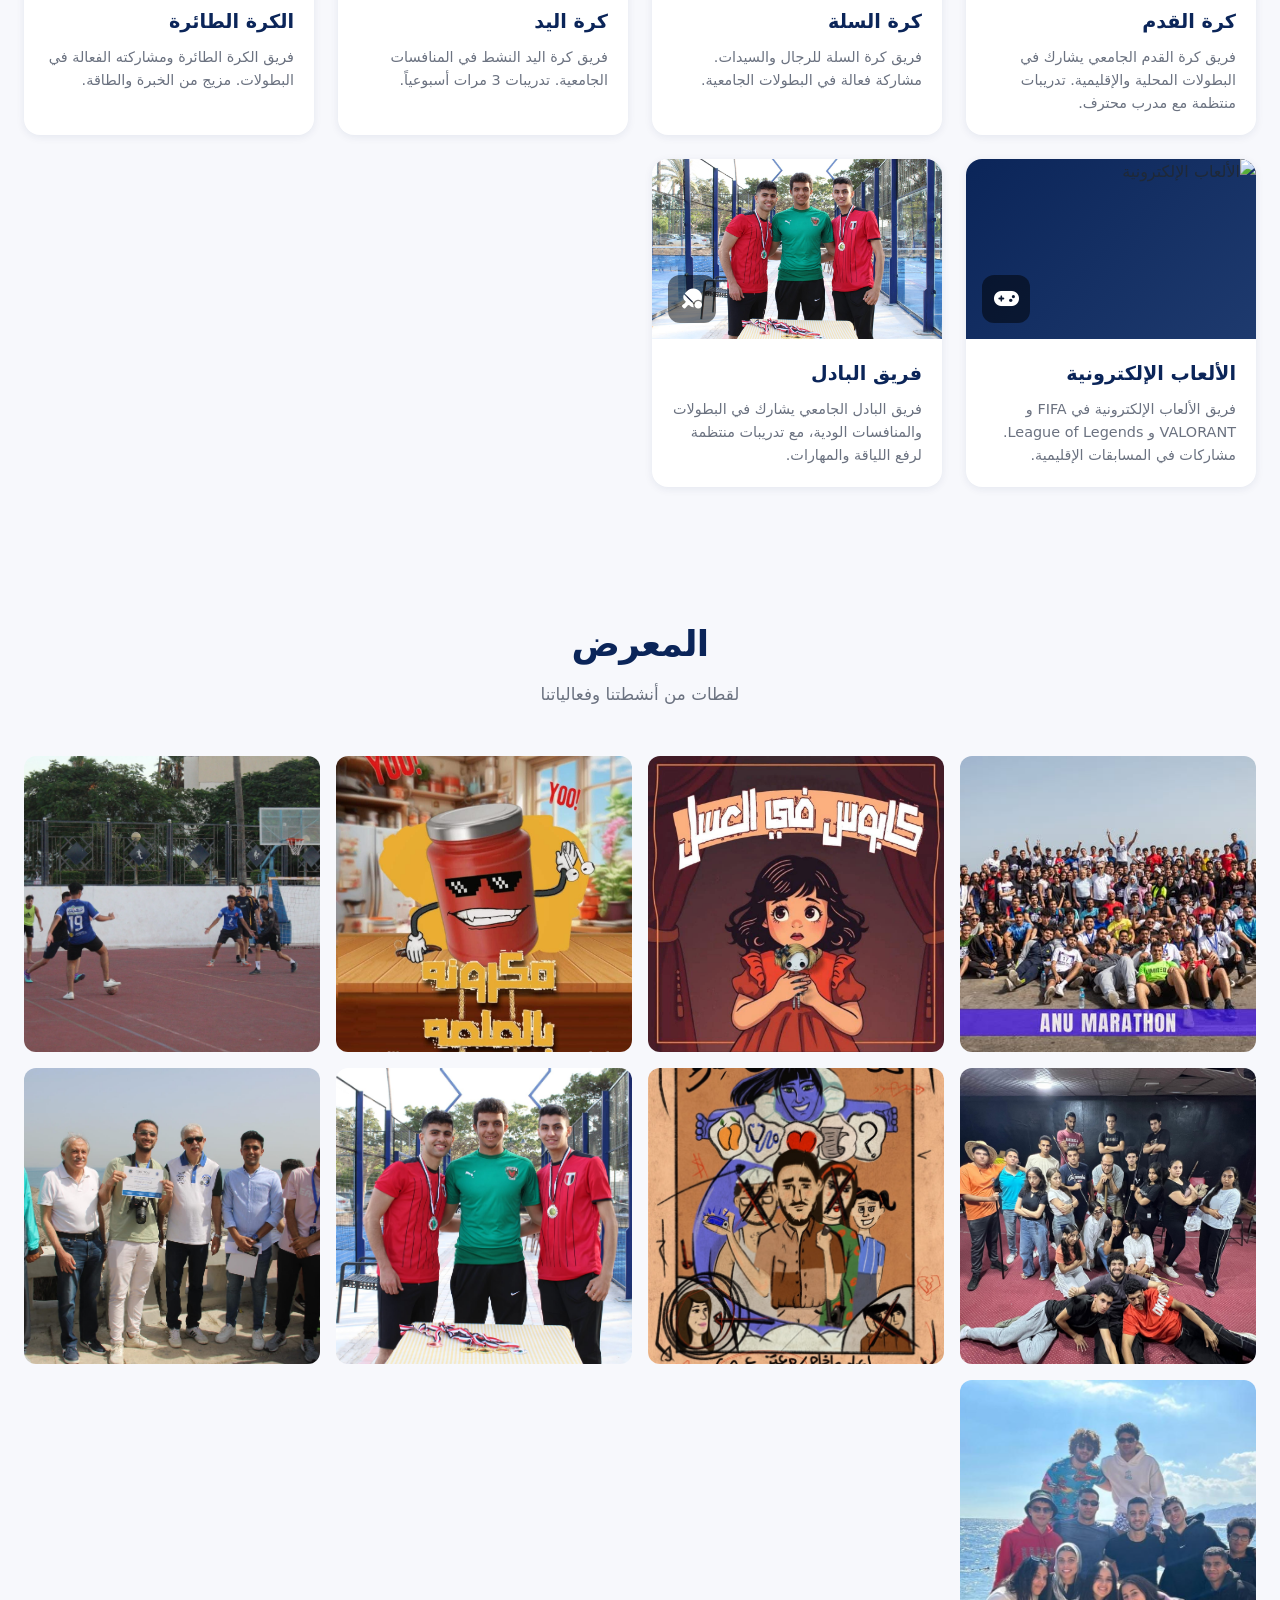
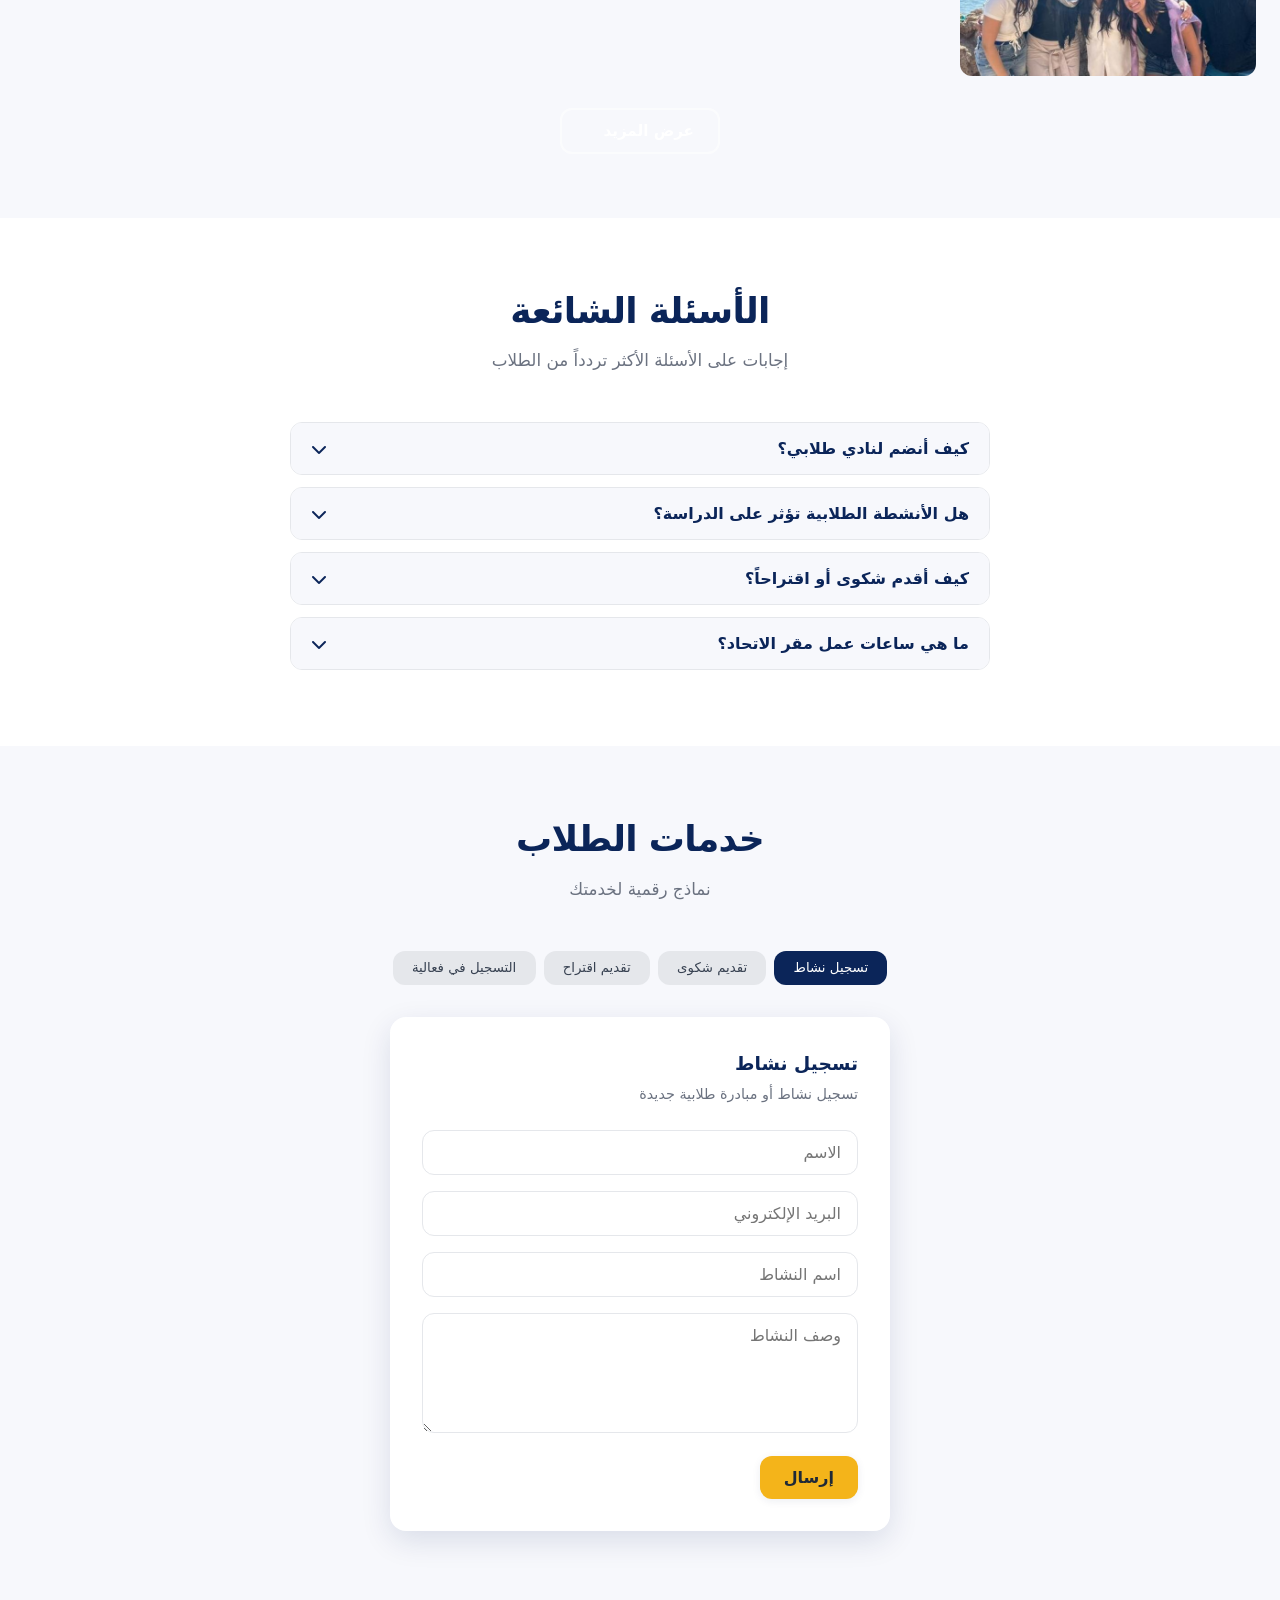
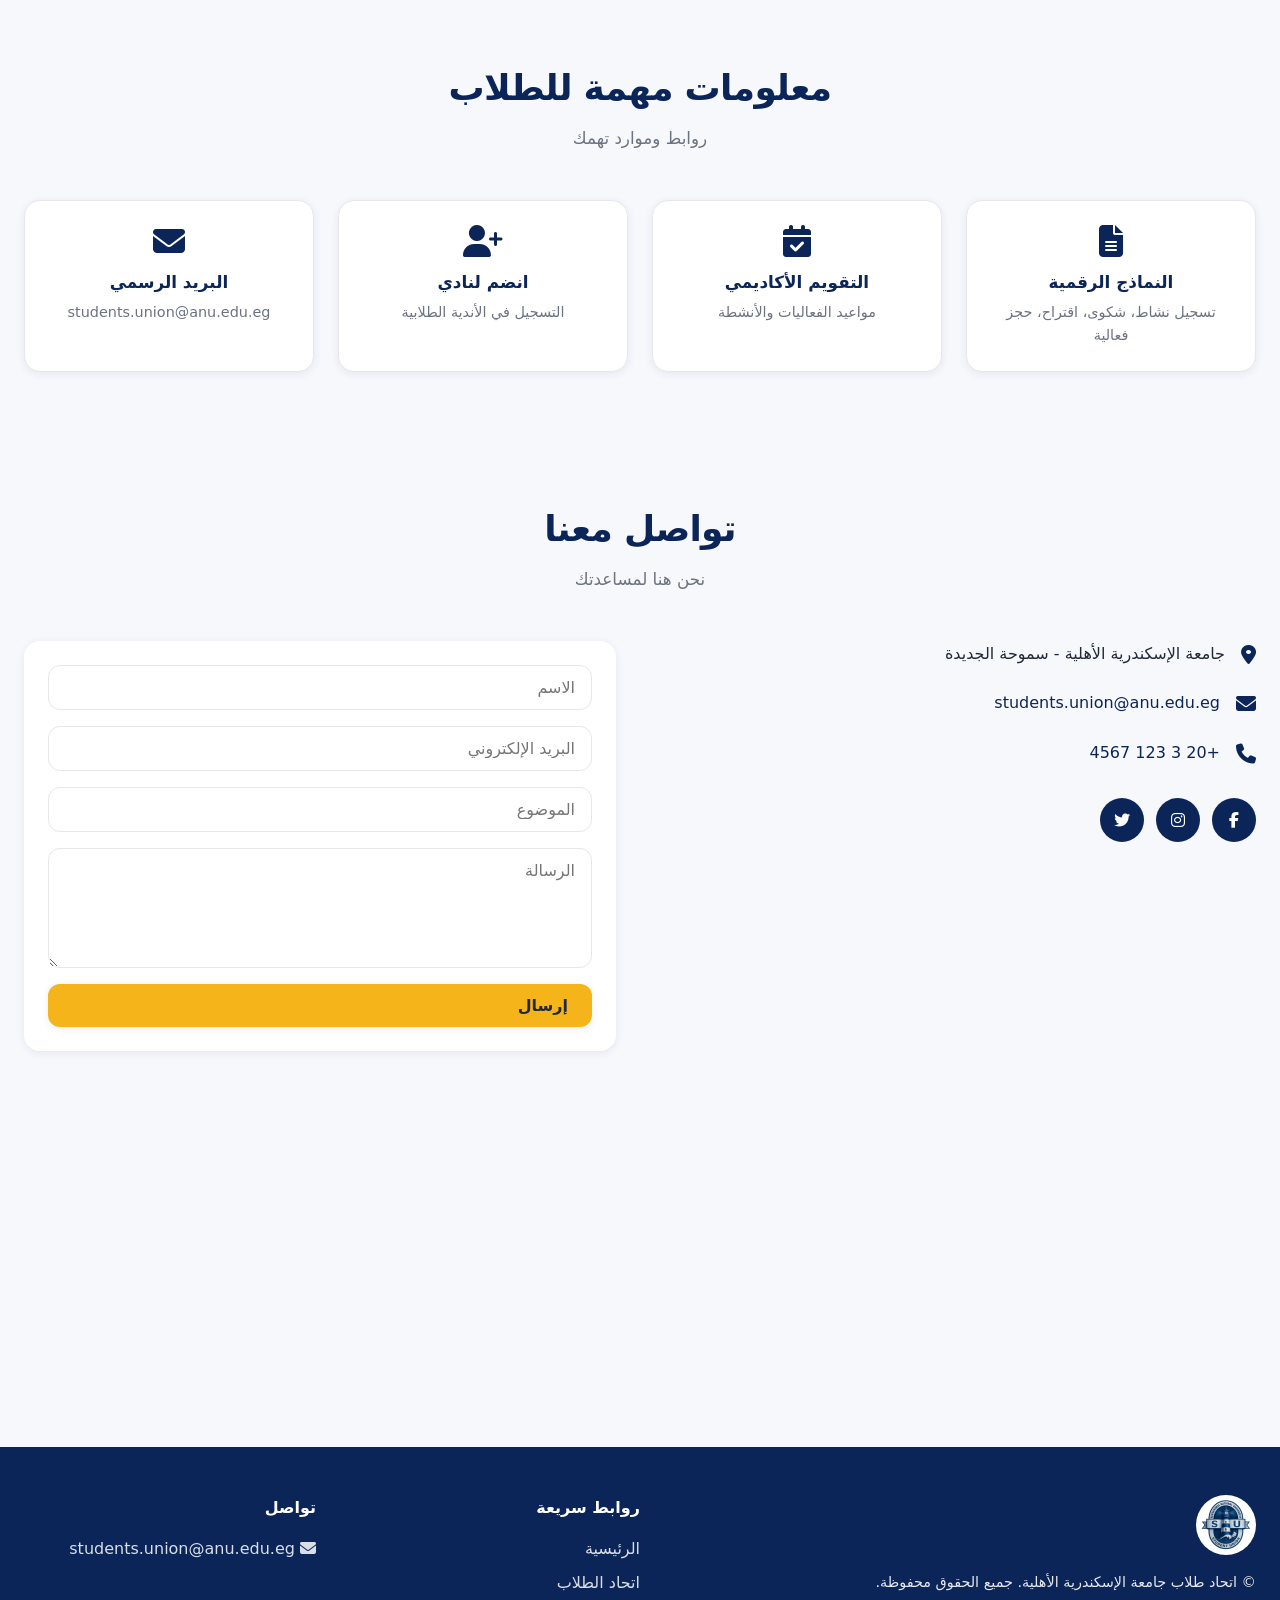
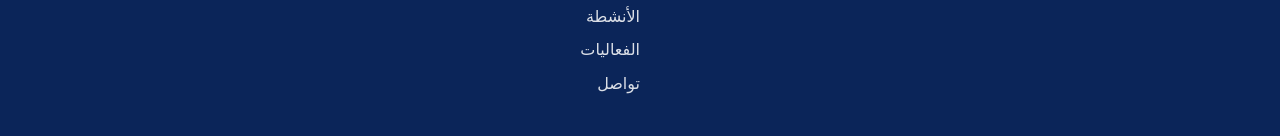
==== commit 89541b35: "Add show more for events and gallery Made-with: Cursor" ====
--- a/index.html
+++ b/index.html
@@ -177,6 +177,9 @@
         <div class="events-grid" id="eventsGrid">
           <!-- Events populated by JS -->
         </div>
+        <div class="section-load-more" id="eventsLoadMoreWrapper">
+          <button class="btn btn-outline btn-load-more" id="eventsLoadMoreBtn">عرض المزيد</button>
+        </div>
       </div>
     </section>
 
@@ -270,6 +273,9 @@
         </div>
         <div class="gallery-grid" id="galleryGrid">
           <!-- Gallery populated by JS -->
+        </div>
+        <div class="section-load-more" id="galleryLoadMoreWrapper">
+          <button class="btn btn-outline btn-load-more" id="galleryLoadMoreBtn">عرض المزيد</button>
         </div>
       </div>
     </section>
--- a/assets/css/main.css
+++ b/assets/css/main.css
@@ -546,6 +546,16 @@
   gap: 1.5rem;
 }
 
+.section-load-more {
+  margin-top: 2rem;
+  text-align: center;
+}
+
+.btn-load-more {
+  min-width: 160px;
+  font-size: 0.95rem;
+}
+
 /* Simple vertical calendar under events */
 .events-calendar {
   margin-top: 1.5rem;
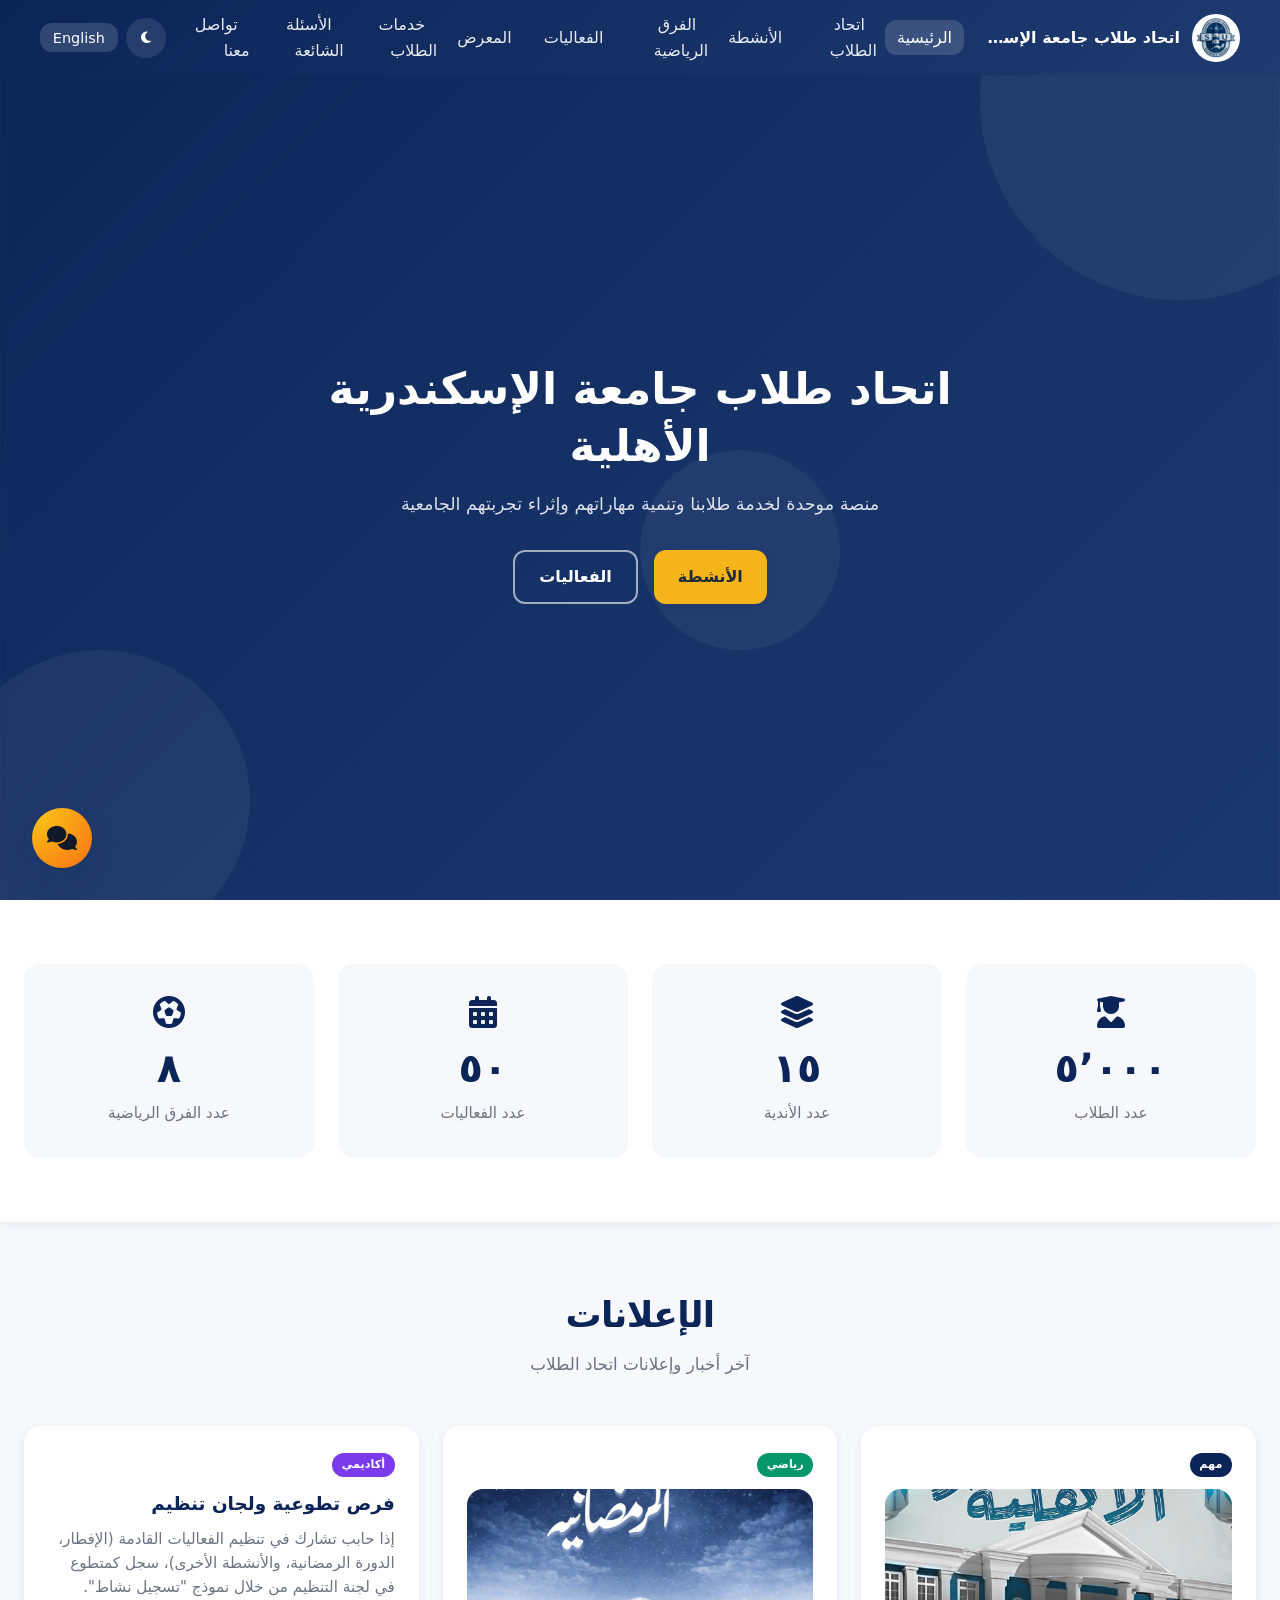
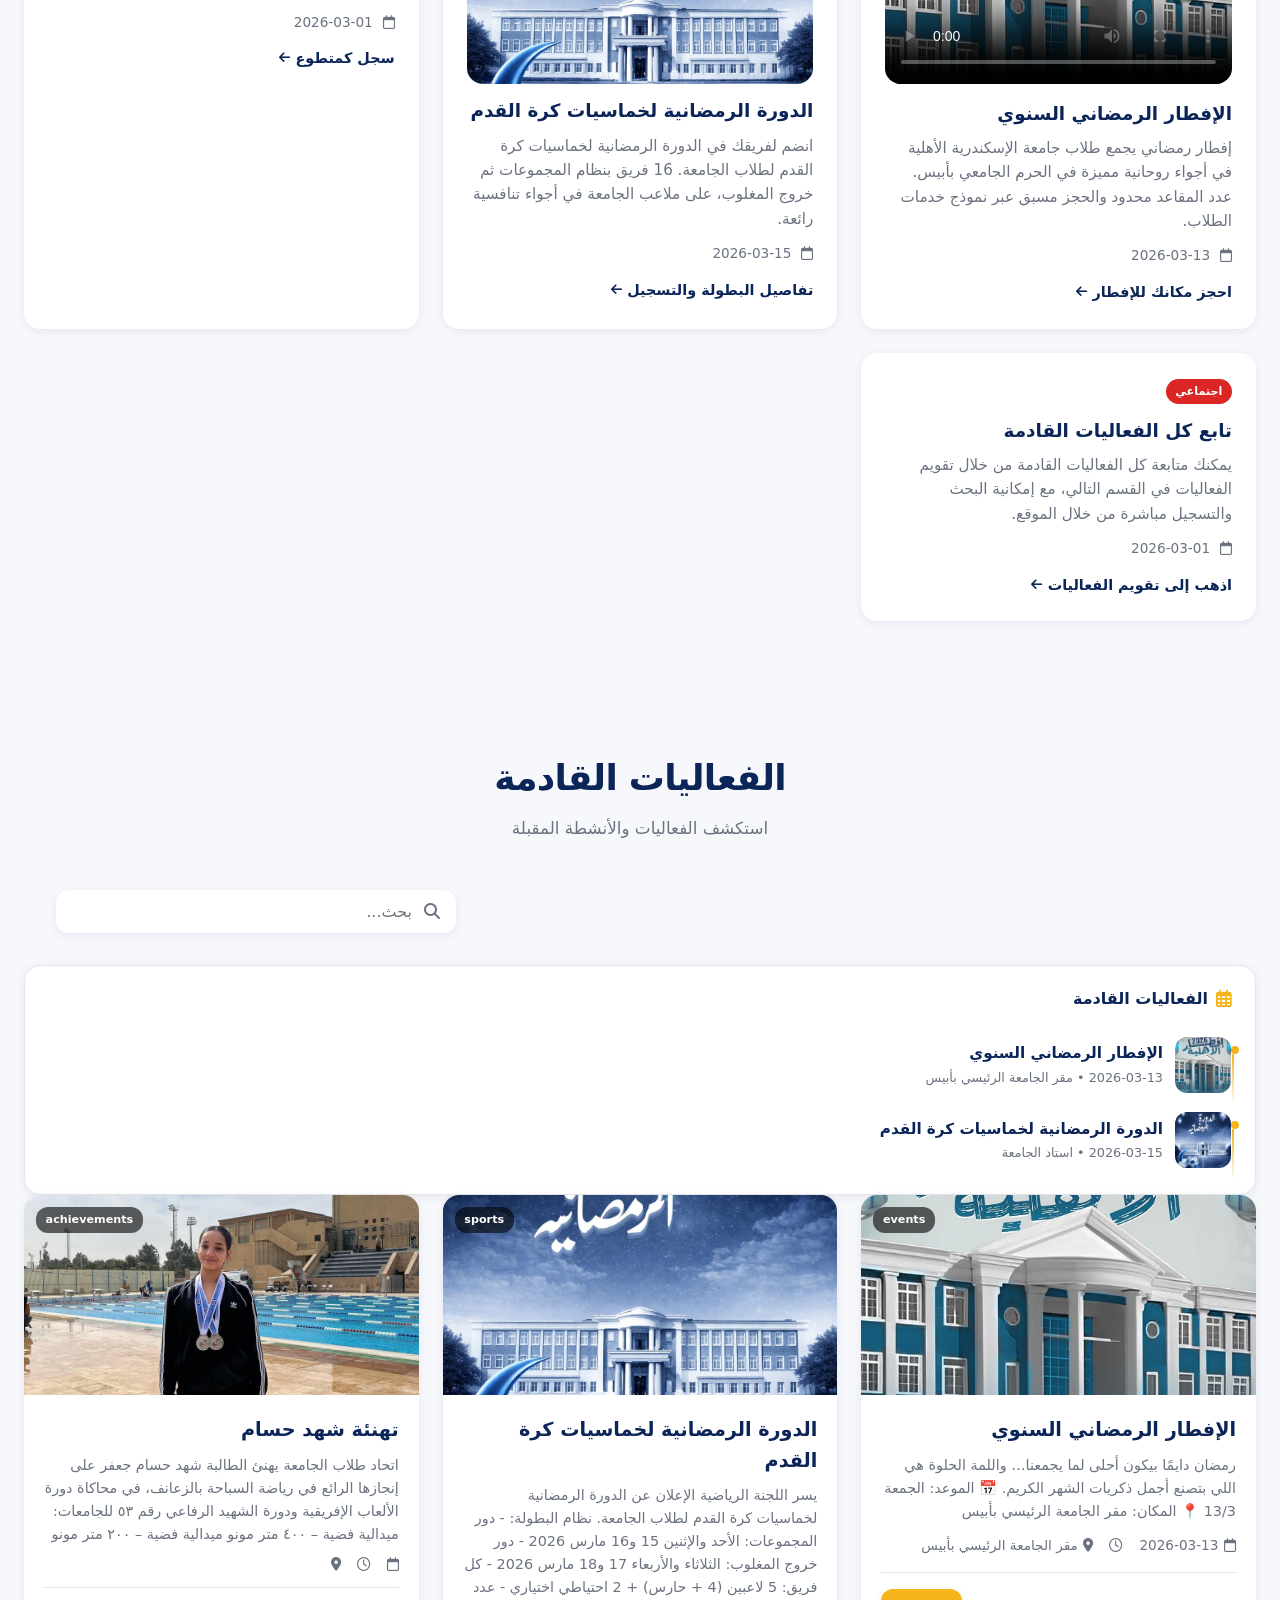
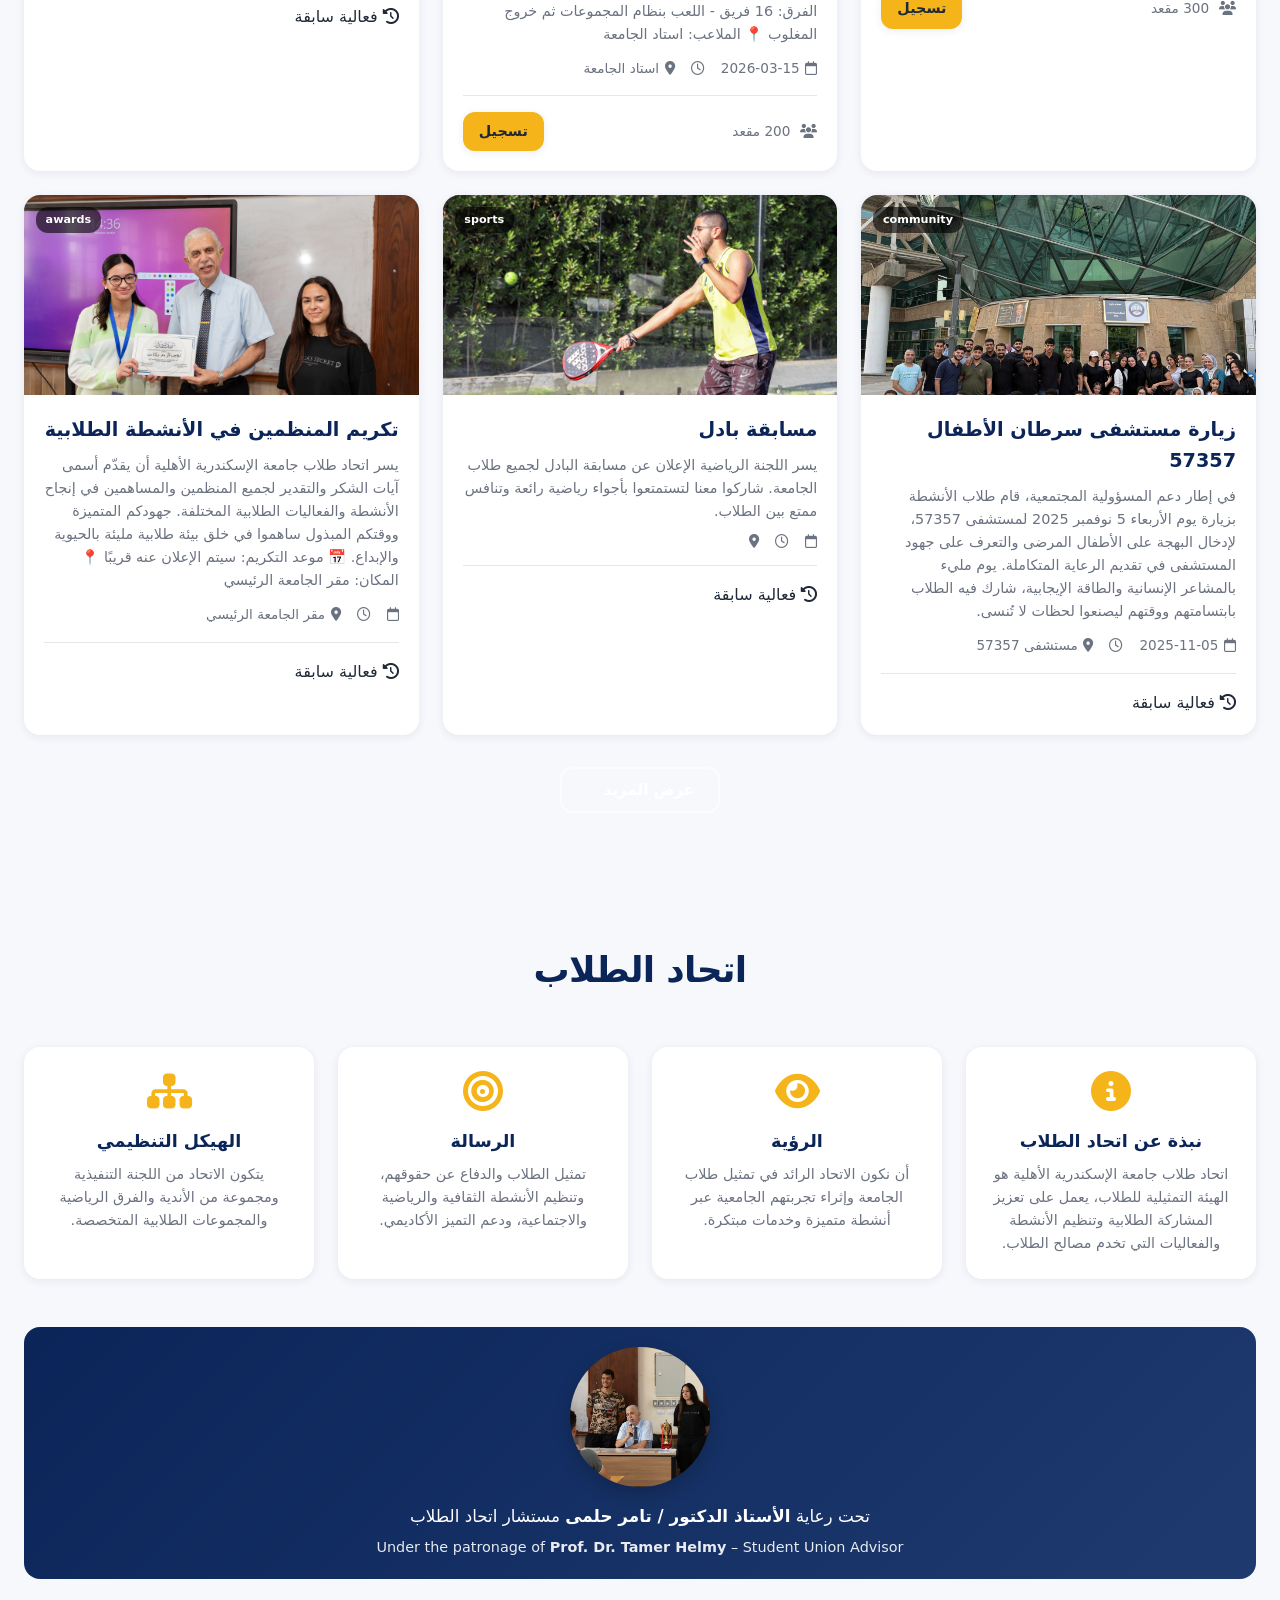
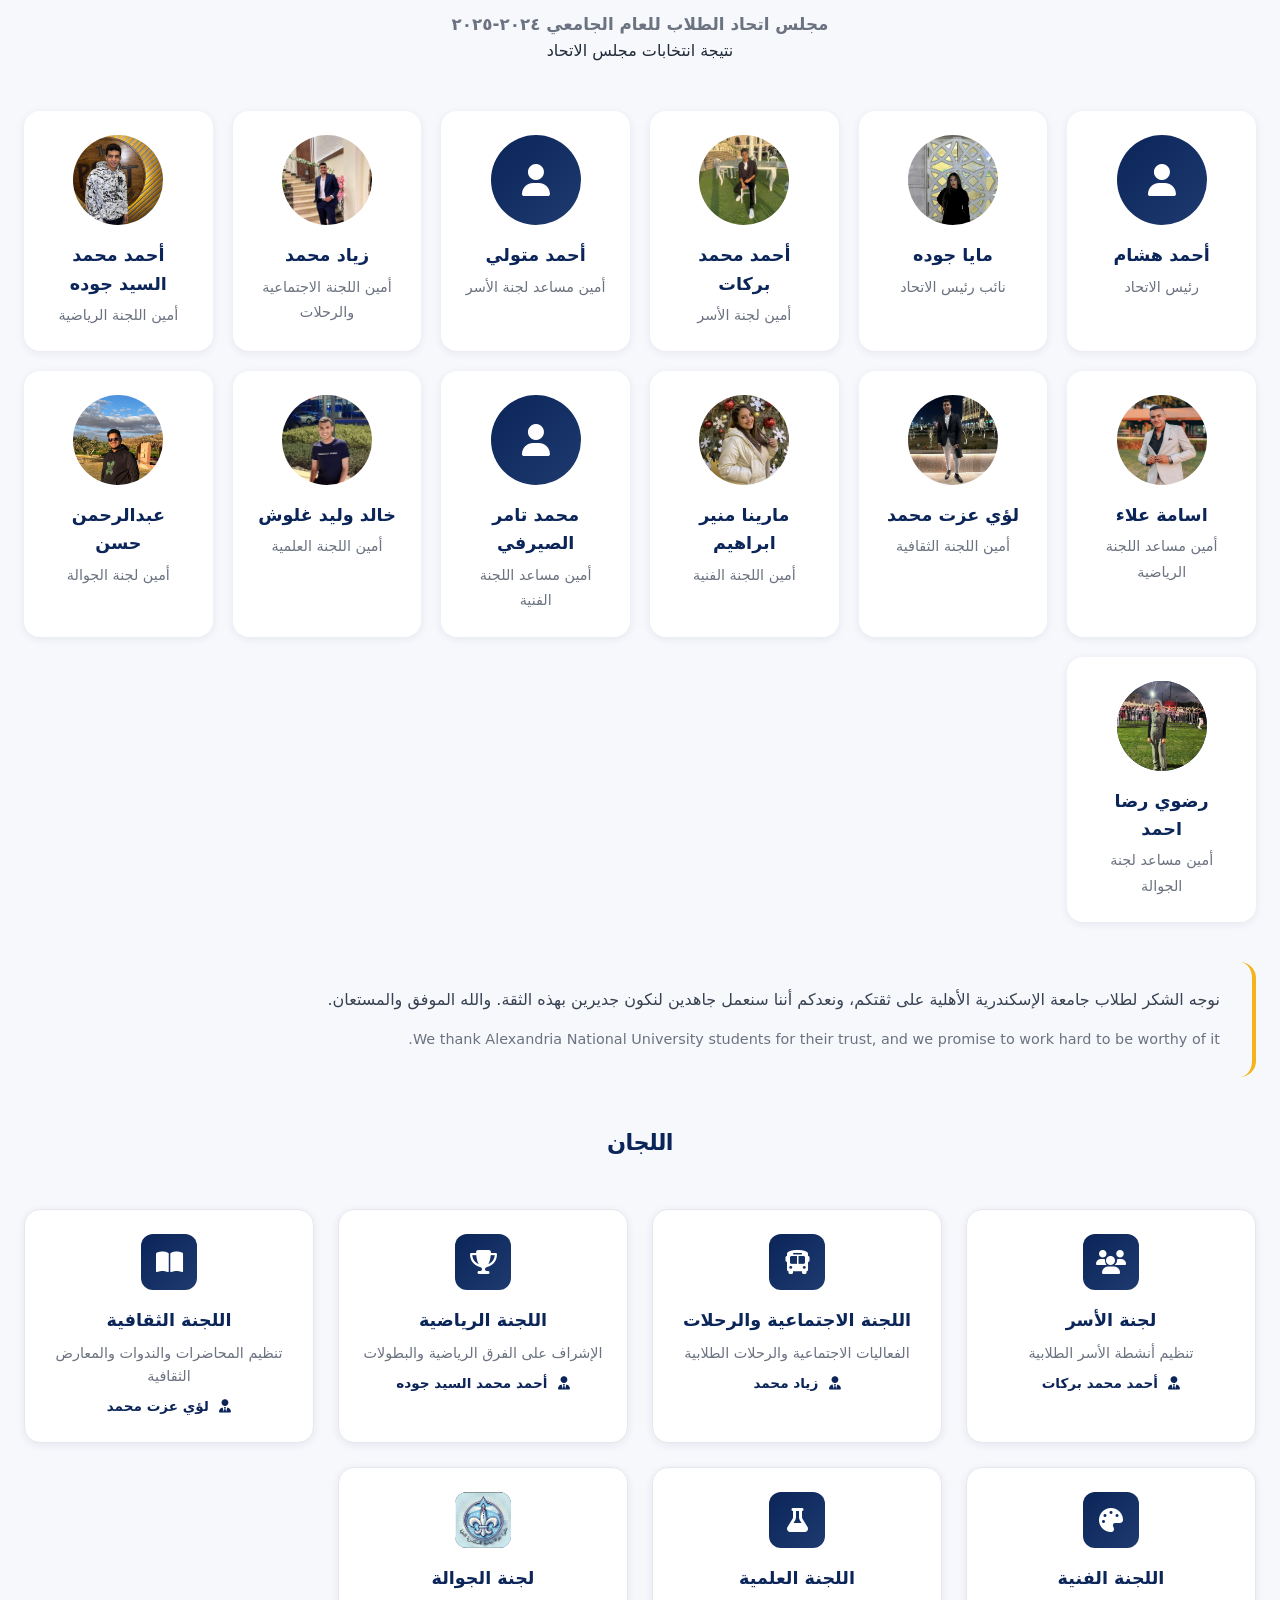
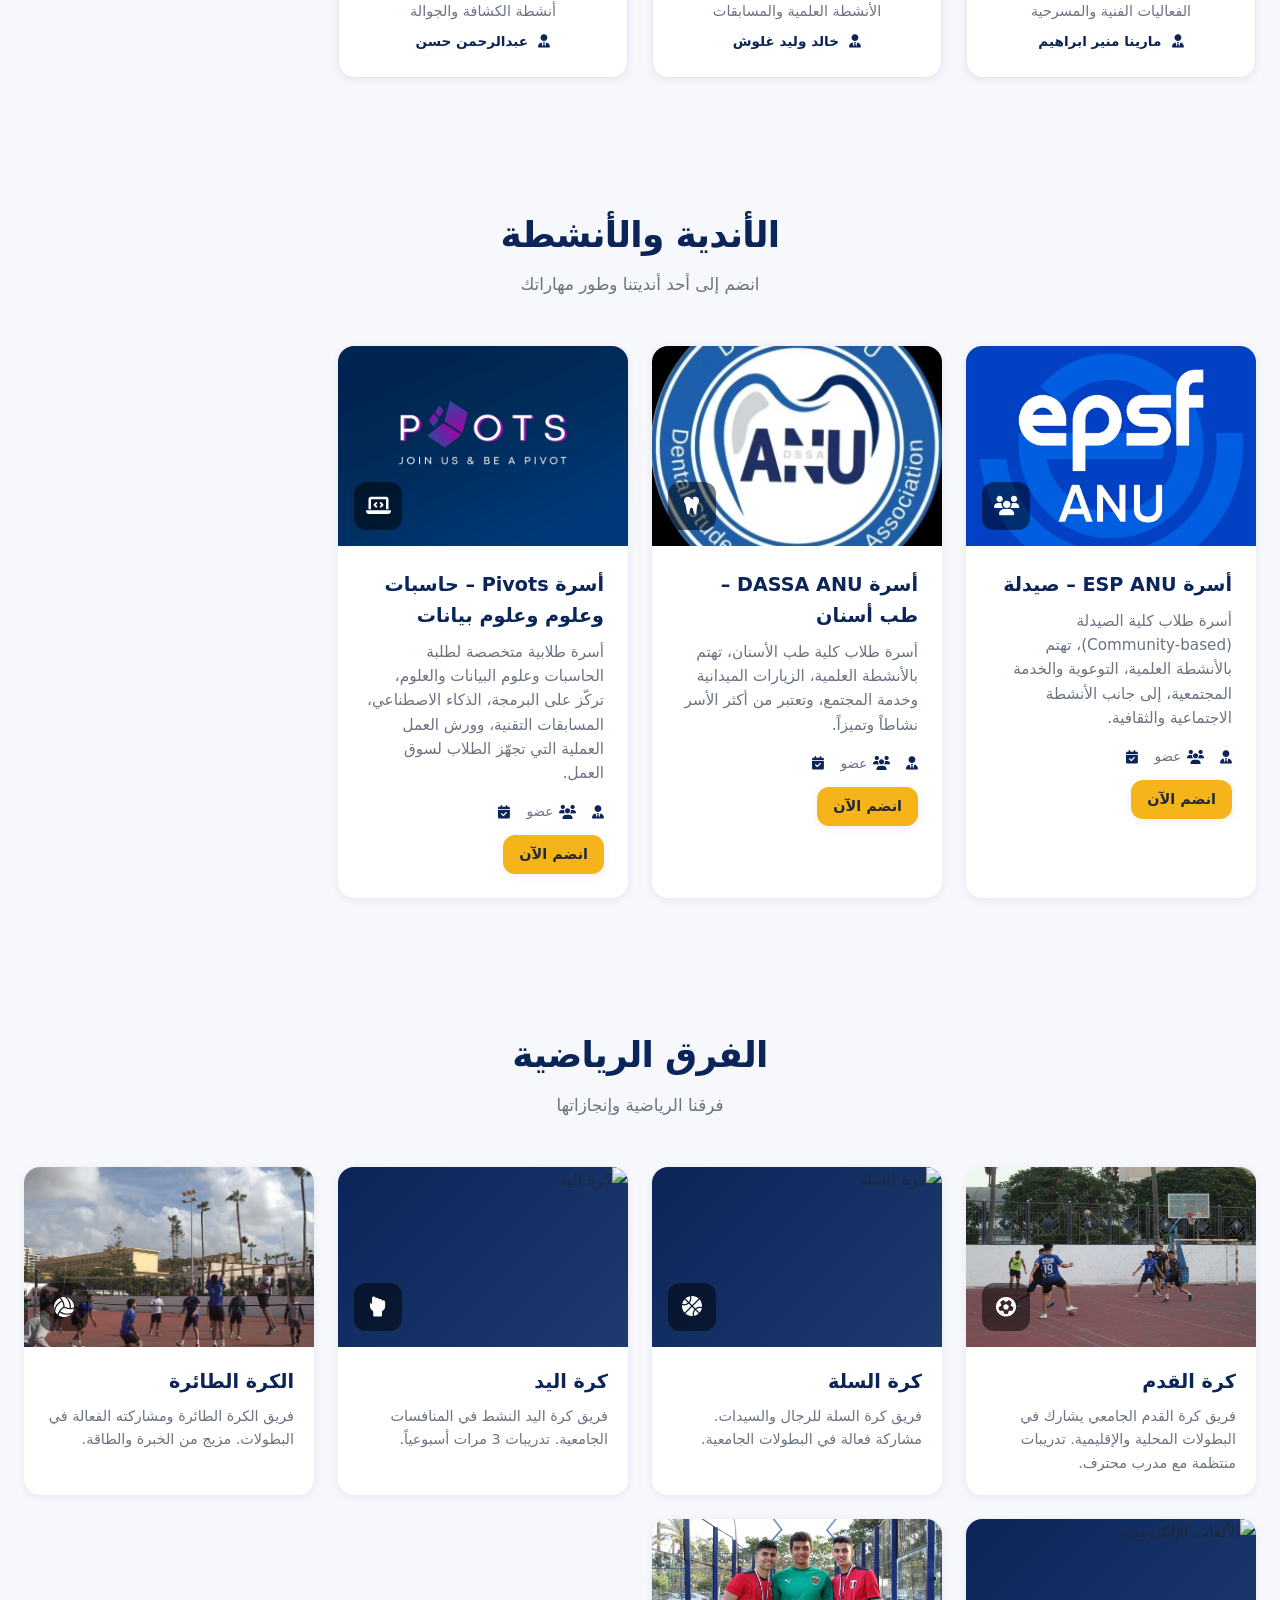
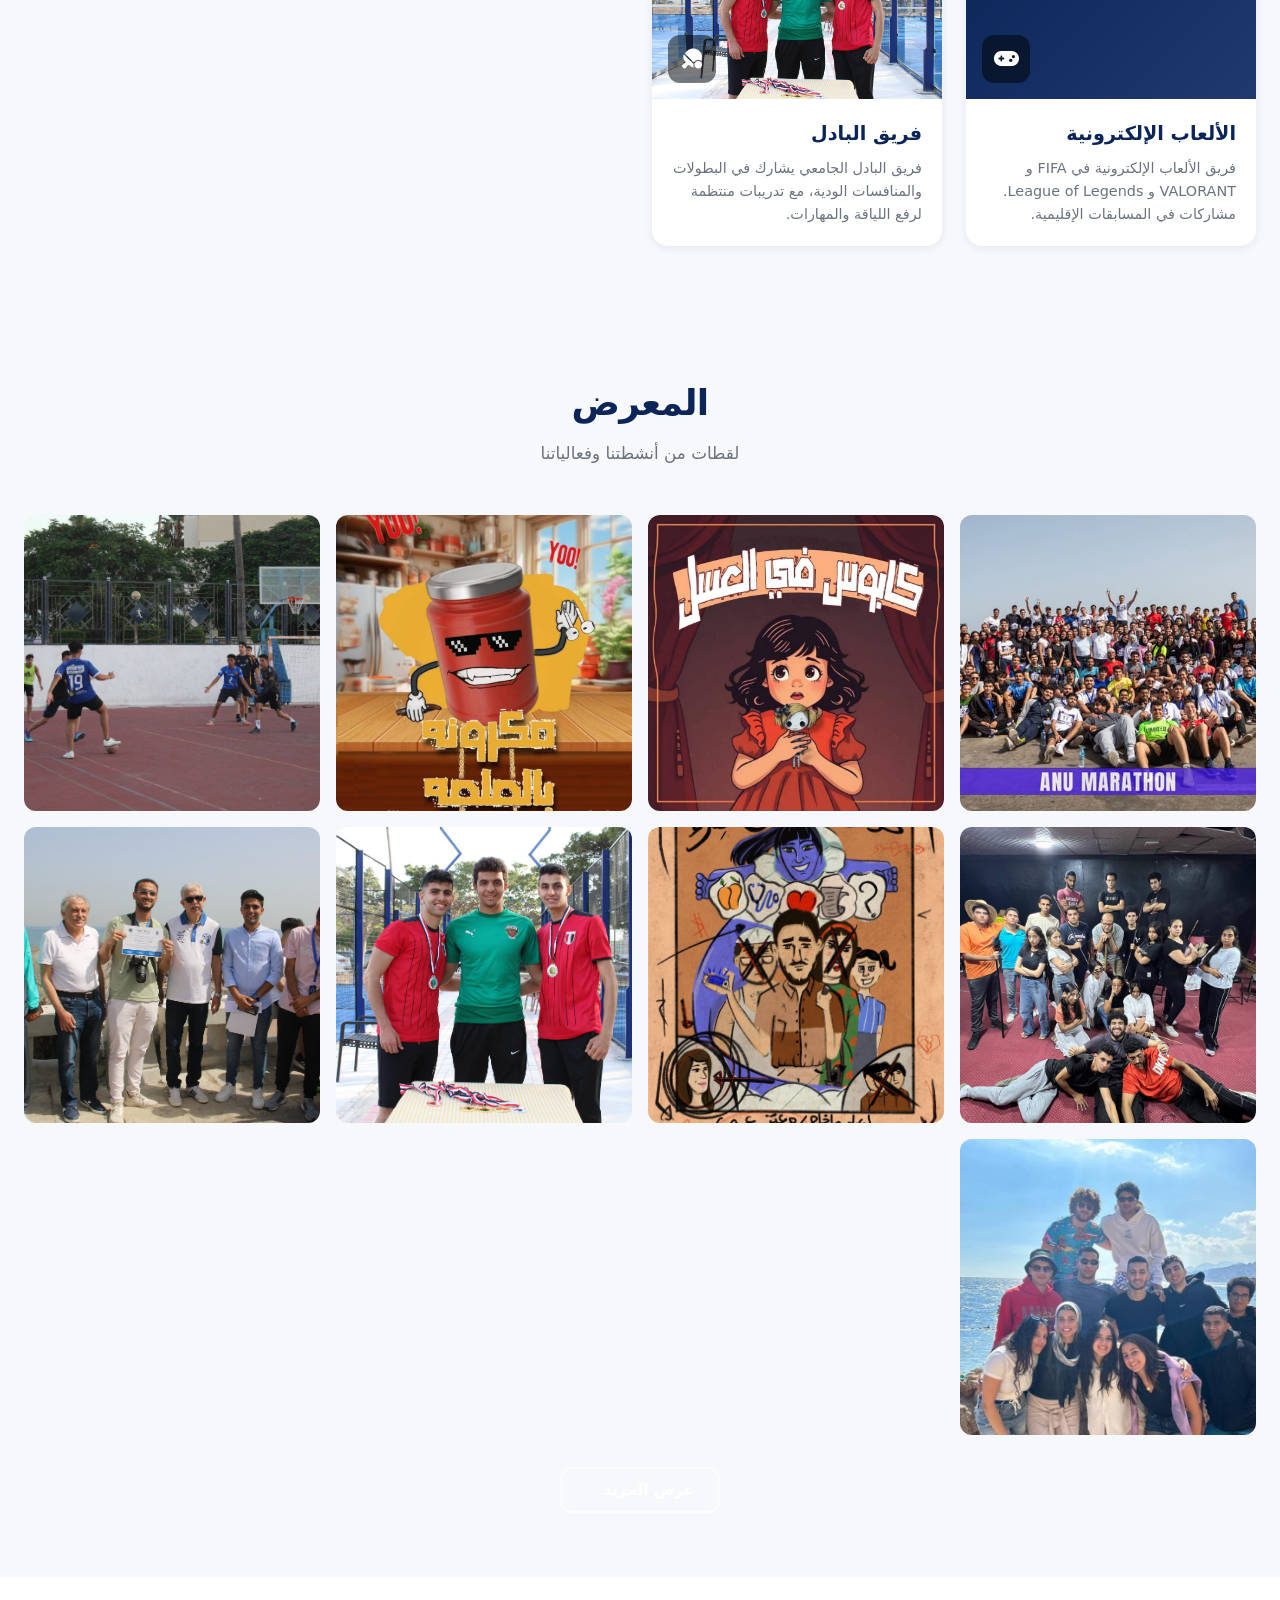
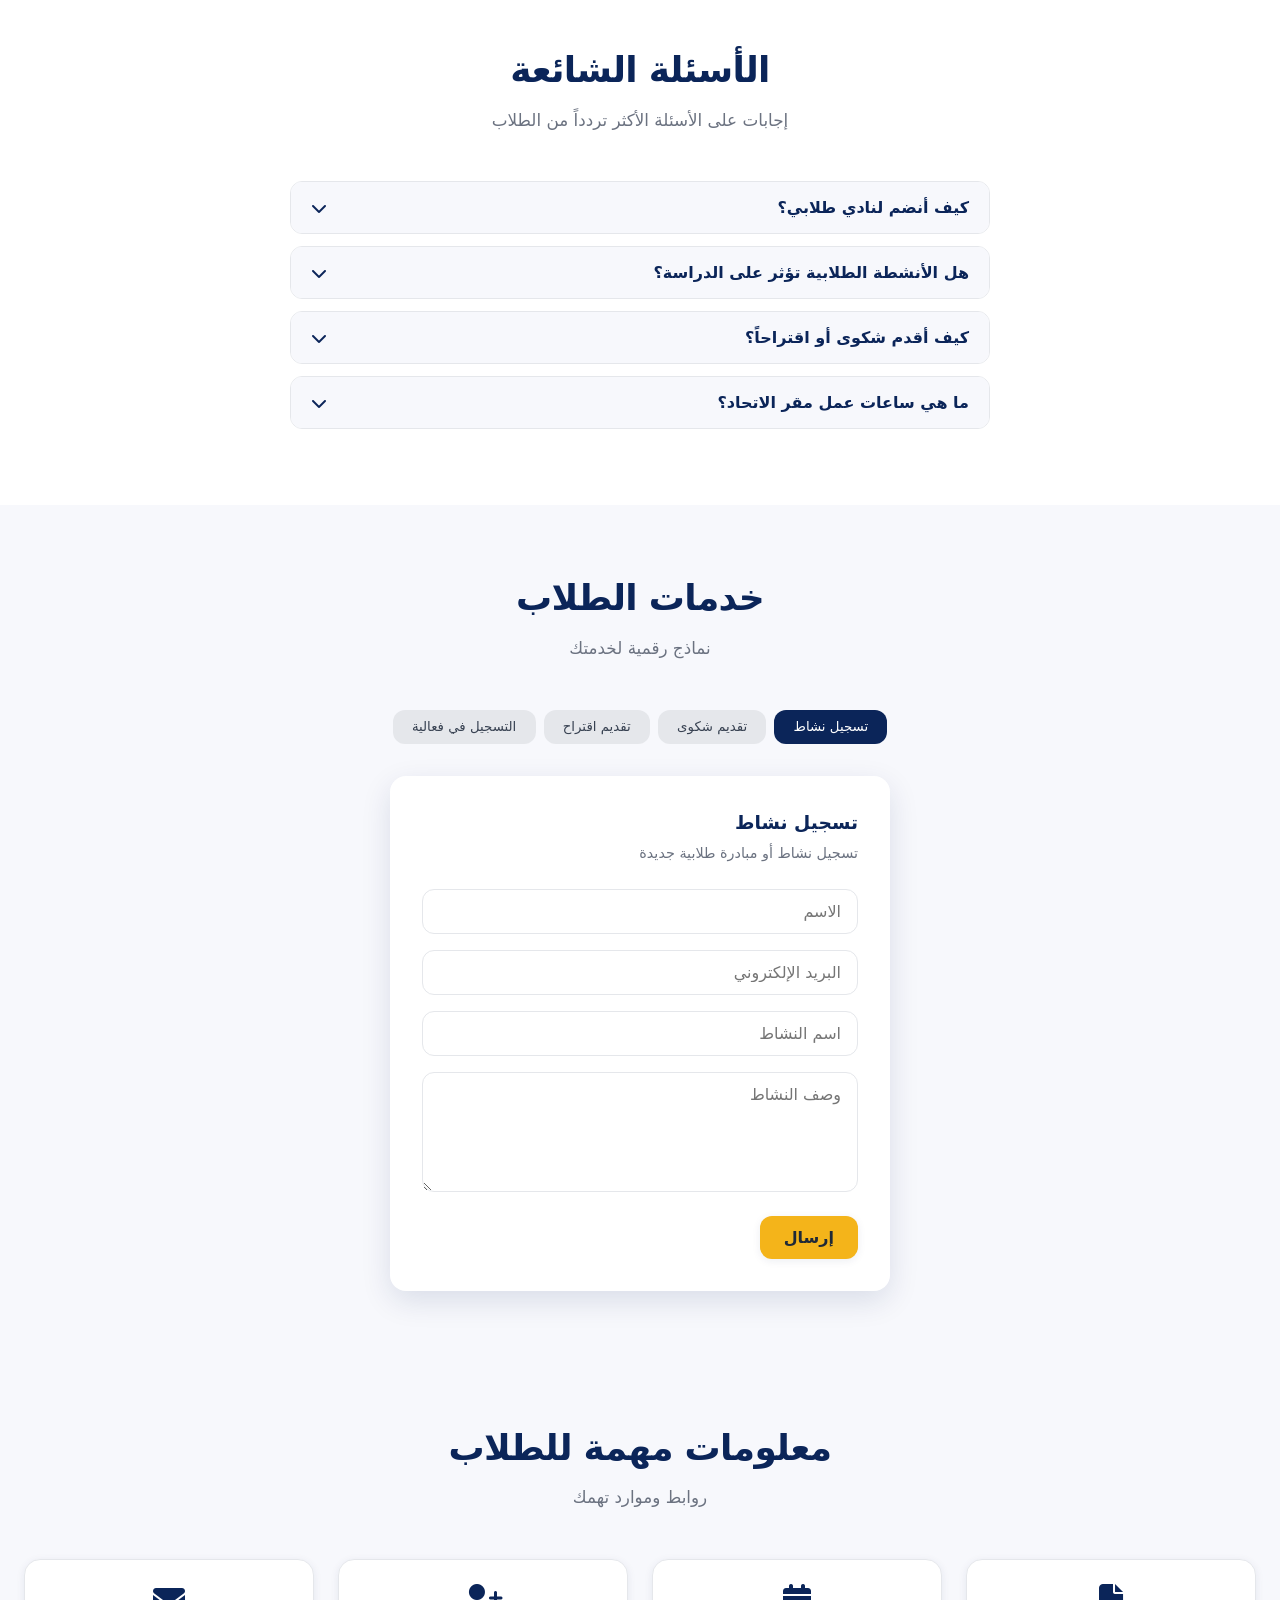
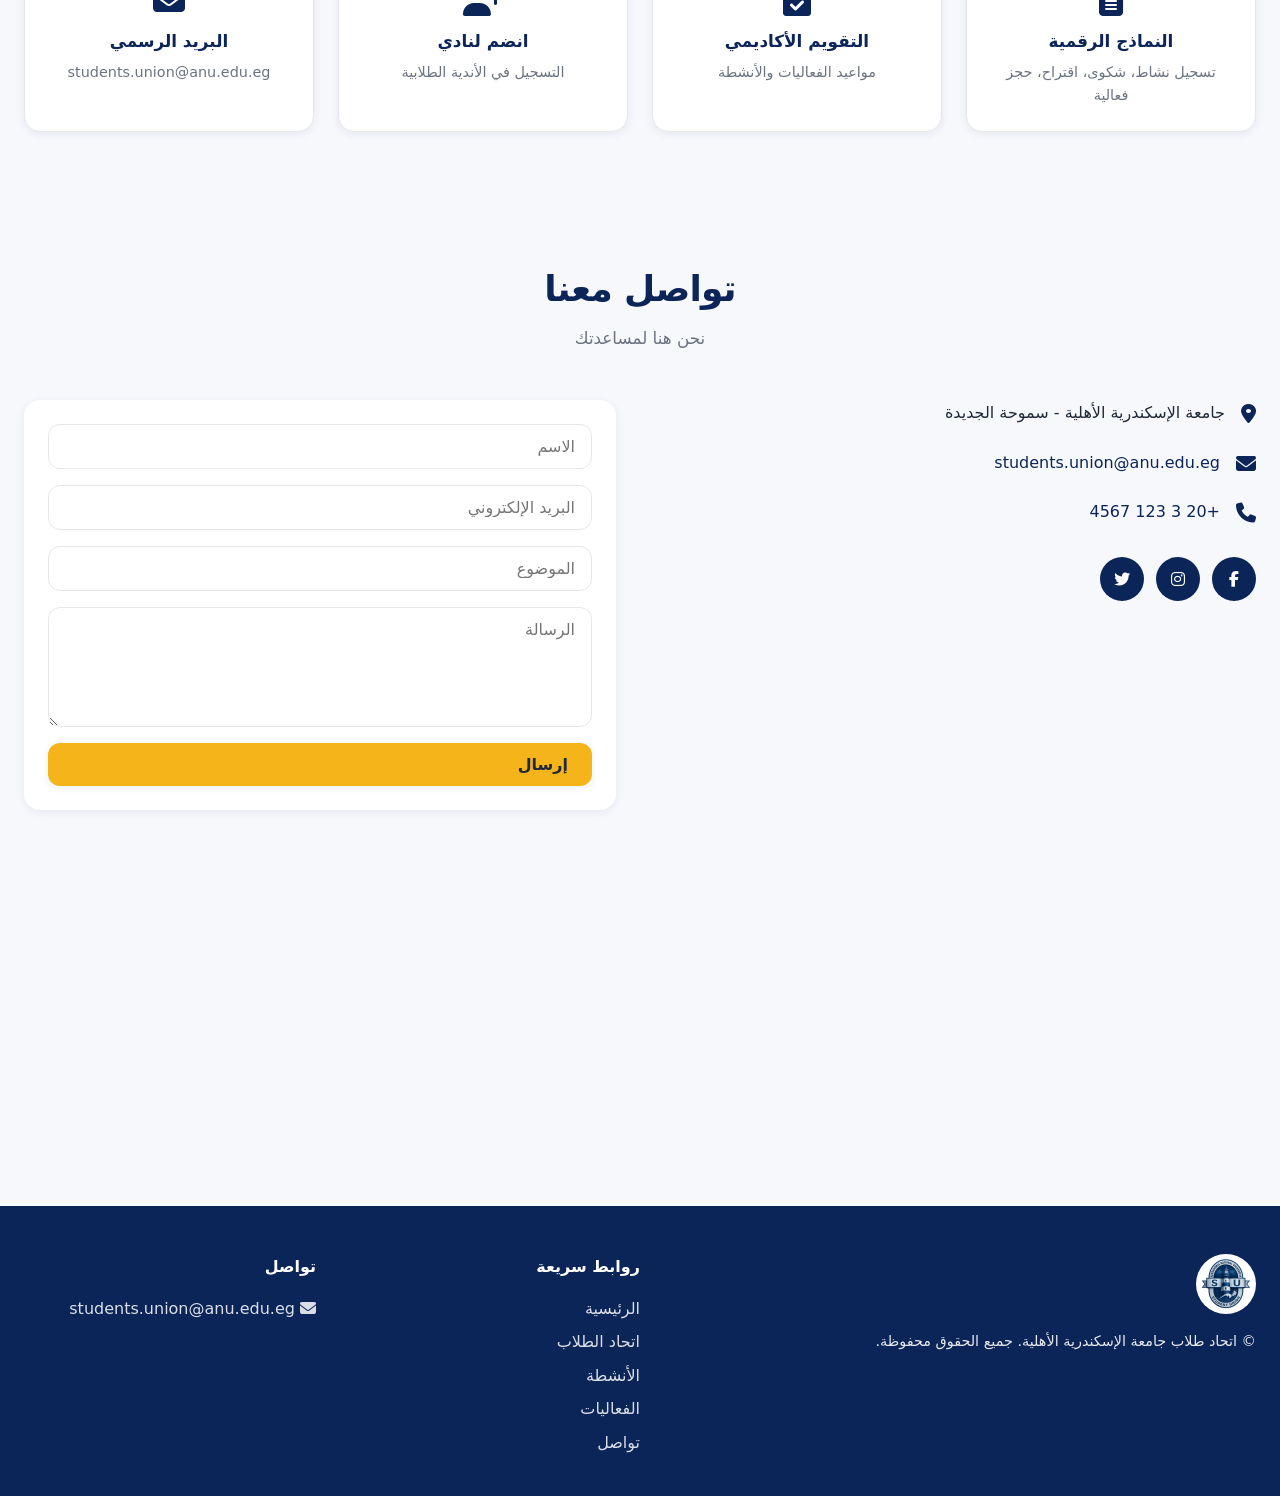
==== commit a0322785: "Tweak chatbot tone and add iftar video Made-with: Cursor" ====
--- a/index.html
+++ b/index.html
@@ -104,8 +104,11 @@
         <div class="announcements-grid">
           <article class="card announcement-card" data-aos="fade-up" data-aos-delay="0">
             <div class="announcement-badge">مهم</div>
-            <div class="family-activity-card-image" style="margin-bottom:0.75rem;">
-              <img src="iftarramdan.jpg" alt="الإفطار الرمضاني السنوي" loading="lazy" />
+            <div class="announcement-video-wrapper">
+              <video controls preload="metadata" poster="iftarramdan.jpg">
+                <source src="WhatsApp Video 2026-03-12 at 5.04.52 PM.mp4" type="video/mp4" />
+                متصفحك لا يدعم تشغيل الفيديو.
+              </video>
             </div>
             <h3>الإفطار الرمضاني السنوي</h3>
             <p>
@@ -477,7 +480,7 @@
         <input type="text" id="chatInput" placeholder="اكتب رسالتك..." data-i18n-placeholder="chatbot.placeholder" />
         <button id="chatSend"><i class="fas fa-paper-plane"></i></button>
       </div>
-      <span class="chatbot-powered" data-i18n="chatbot.poweredBy">مدعوم بـ Groq AI</span>
+      <span class="chatbot-powered" data-i18n="chatbot.poweredBy">مساعد اتحاد الطلاب</span>
     </div>
     <button class="chatbot-toggle" id="chatbotToggle" aria-label="فتح المحادثة">
       <i class="fas fa-comments"></i>
--- a/assets/css/main.css
+++ b/assets/css/main.css
@@ -452,6 +452,23 @@
   object-fit: cover;
 }
 
+.announcement-video-wrapper {
+  position: relative;
+  width: 100%;
+  border-radius: var(--radius-lg);
+  overflow: hidden;
+  margin-bottom: 0.9rem;
+  background: #000;
+  aspect-ratio: 16 / 9;
+}
+
+.announcement-video-wrapper video {
+  width: 100%;
+  height: 100%;
+  display: block;
+  object-fit: cover;
+}
+
 .announcement-card h3 {
   font-size: 1.15rem;
   color: var(--primary);
@@ -1722,9 +1739,9 @@
   width: 380px;
   max-width: calc(100vw - 2rem);
   height: 500px;
-  background: var(--secondary);
+  background: radial-gradient(circle at top left, rgba(244, 180, 26, 0.18), transparent 55%), rgba(15, 23, 42, 0.98);
   border-radius: var(--radius-lg);
-  box-shadow: var(--shadow-lg);
+  box-shadow: 0 18px 45px rgba(15, 23, 42, 0.7);
   display: flex;
   flex-direction: column;
   opacity: 0;
@@ -1741,8 +1758,8 @@
 
 .chatbot-header {
   padding: 1rem 1.25rem;
-  background: var(--primary);
-  color: var(--secondary);
+  background: linear-gradient(135deg, #1d4ed8, #0f172a);
+  color: #f9fafb;
   border-radius: var(--radius-lg) var(--radius-lg) 0 0;
   display: flex;
   align-items: center;
@@ -1788,14 +1805,16 @@
 
 .chat-msg.user {
   align-self: flex-end;
-  background: var(--primary);
-  color: var(--secondary);
+  background: linear-gradient(135deg, #2563eb, #06b6d4);
+  color: #f9fafb;
+  border-bottom-left-radius: 0.25rem;
 }
 
 .chat-msg.bot {
   align-self: flex-start;
-  background: var(--gray-200);
-  color: var(--gray-900);
+  background: rgba(15, 23, 42, 0.9);
+  color: #e5e7eb;
+  border-bottom-right-radius: 0.25rem;
 }
 
 .chat-msg.loading {
@@ -1824,13 +1843,13 @@
   padding: 1rem;
   display: flex;
   gap: 0.5rem;
-  border-top: 1px solid var(--gray-200);
+  border-top: 1px solid rgba(148, 163, 184, 0.35);
 }
 
 .chatbot-input input {
   flex: 1;
   padding: 0.75rem 1rem;
-  border: 1px solid var(--gray-200);
+  border: 1px solid rgba(148, 163, 184, 0.6);
   border-radius: var(--radius);
   font-family: inherit;
   font-size: 1rem;
@@ -1838,15 +1857,15 @@
 
 .chatbot-input input:focus {
   outline: none;
-  border-color: var(--primary);
+  border-color: #38bdf8;
 }
 
 .chatbot-input button {
   width: 48px;
   height: 48px;
   border-radius: var(--radius);
-  background: var(--primary);
-  color: var(--secondary);
+  background: linear-gradient(135deg, #f97316, #ea580c);
+  color: #111827;
   display: flex;
   align-items: center;
   justify-content: center;
@@ -1854,13 +1873,12 @@
 }
 
 .chatbot-input button:hover {
-  background: var(--accent);
-  color: var(--gray-900);
+  background: linear-gradient(135deg, #fb923c, #f97316);
 }
 
 .chatbot-powered {
   font-size: 0.7rem;
-  color: var(--gray-500);
+  color: #9ca3af;
   text-align: center;
   padding-bottom: 0.5rem;
 }
@@ -1869,8 +1887,8 @@
   width: 60px;
   height: 60px;
   border-radius: 50%;
-  background: var(--primary);
-  color: var(--secondary);
+  background: radial-gradient(circle at top left, #facc15, #f97316);
+  color: #111827;
   font-size: 1.5rem;
   display: flex;
   align-items: center;
@@ -1880,9 +1898,36 @@
 }
 
 .chatbot-toggle:hover {
-  background: var(--accent);
-  color: var(--gray-900);
+  background: radial-gradient(circle at top left, #fde047, #fb923c);
   transform: scale(1.05);
+}
+
+.chatbot-suggestions {
+  padding: 0 1rem 0.5rem;
+}
+
+.chatbot-suggestions-list {
+  display: flex;
+  flex-wrap: wrap;
+  gap: 0.5rem;
+}
+
+.chatbot-suggestion {
+  padding: 0.4rem 0.75rem;
+  border-radius: 999px;
+  border: 1px solid rgba(148, 163, 184, 0.6);
+  background: rgba(15, 23, 42, 0.8);
+  color: #e5e7eb;
+  font-size: 0.8rem;
+  cursor: pointer;
+  transition: all 0.2s ease;
+}
+
+.chatbot-suggestion:hover {
+  background: #0ea5e9;
+  color: #0b1120;
+  border-color: transparent;
+  transform: translateY(-1px);
 }
 
 /* ========== Form Validation ========== */
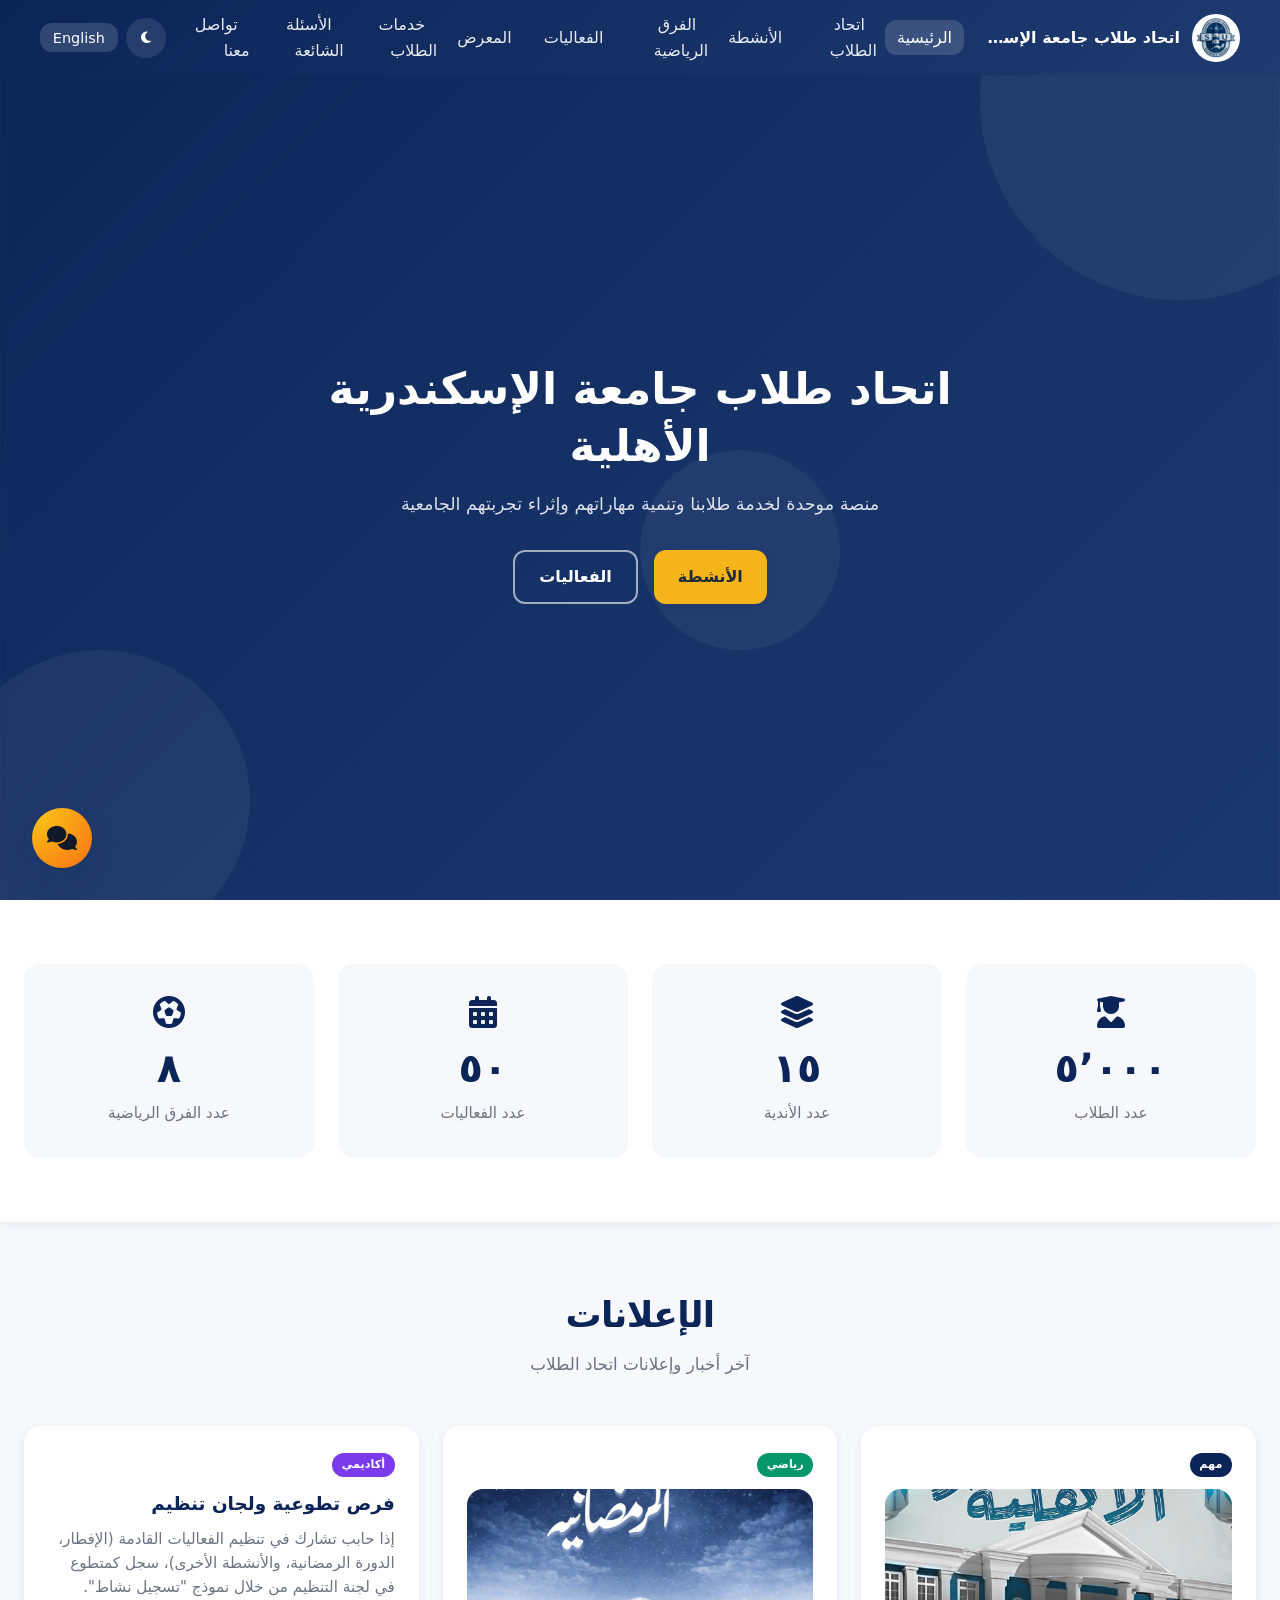
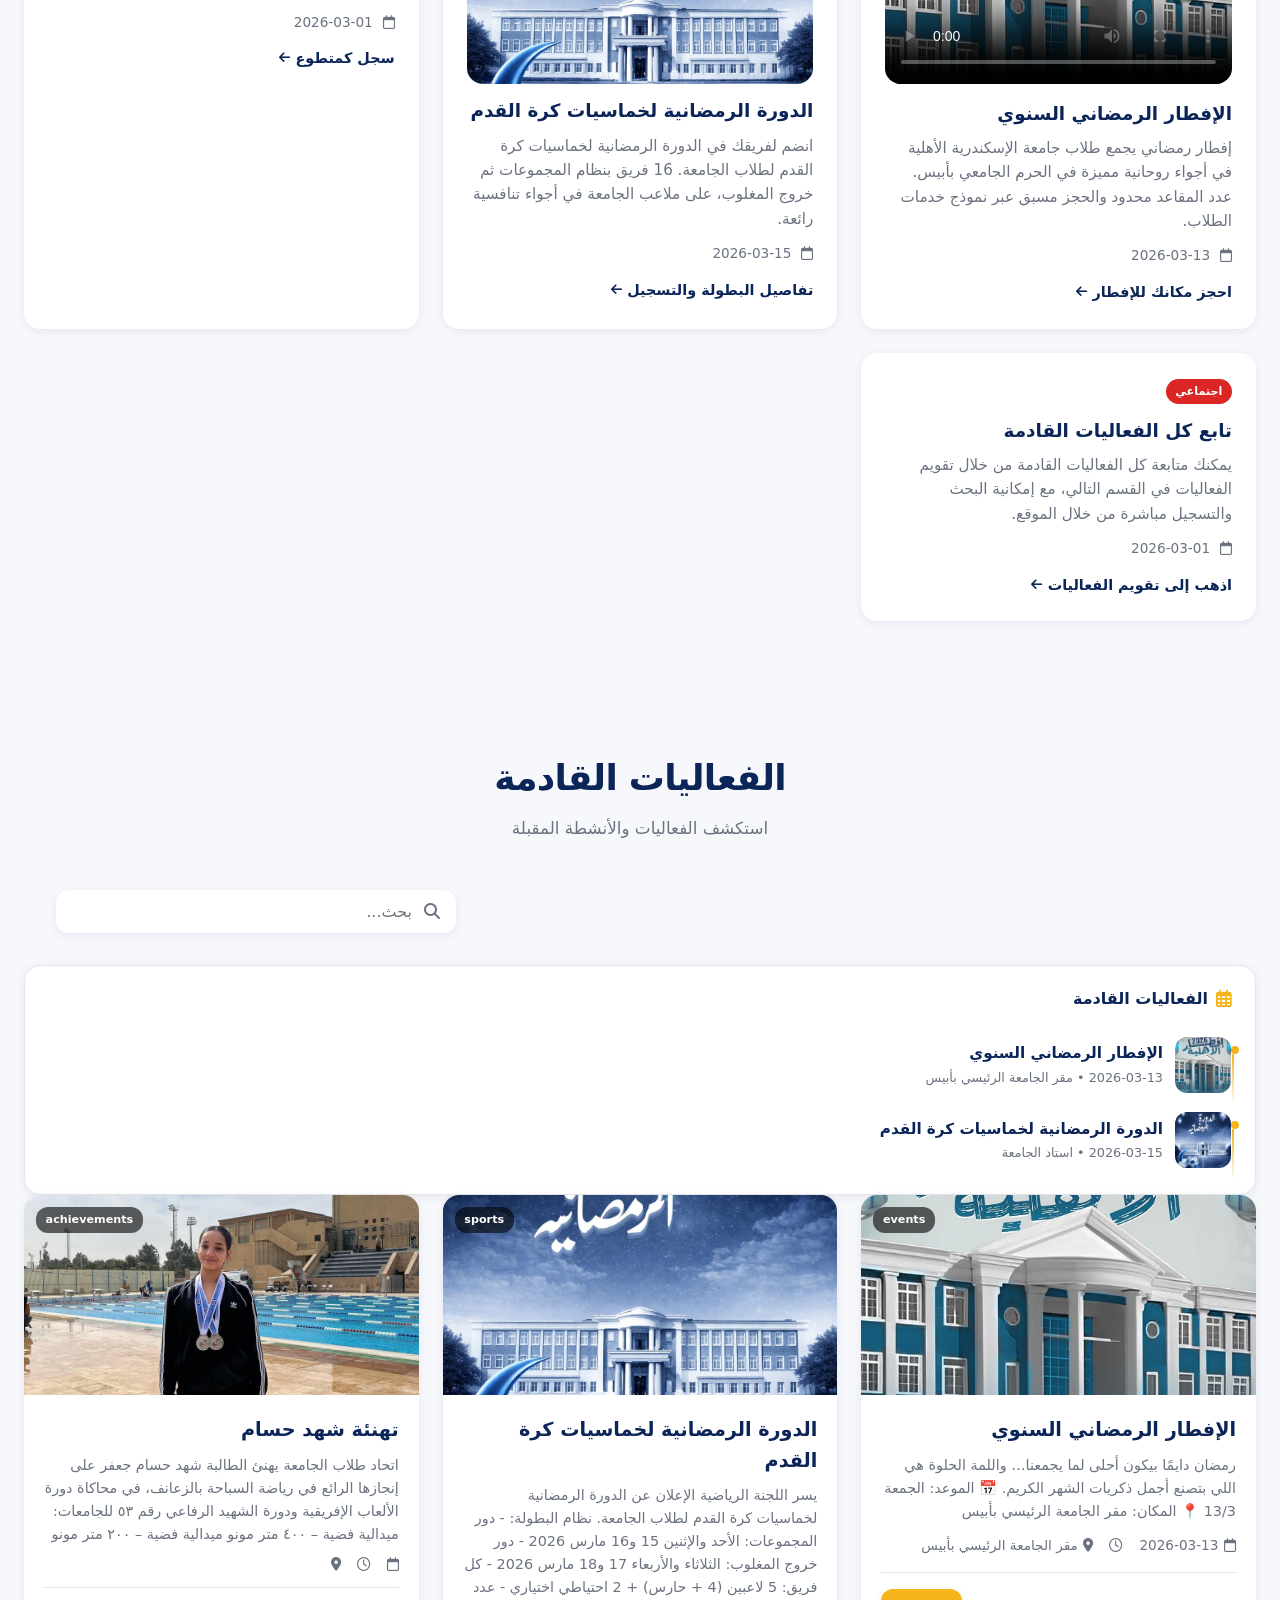
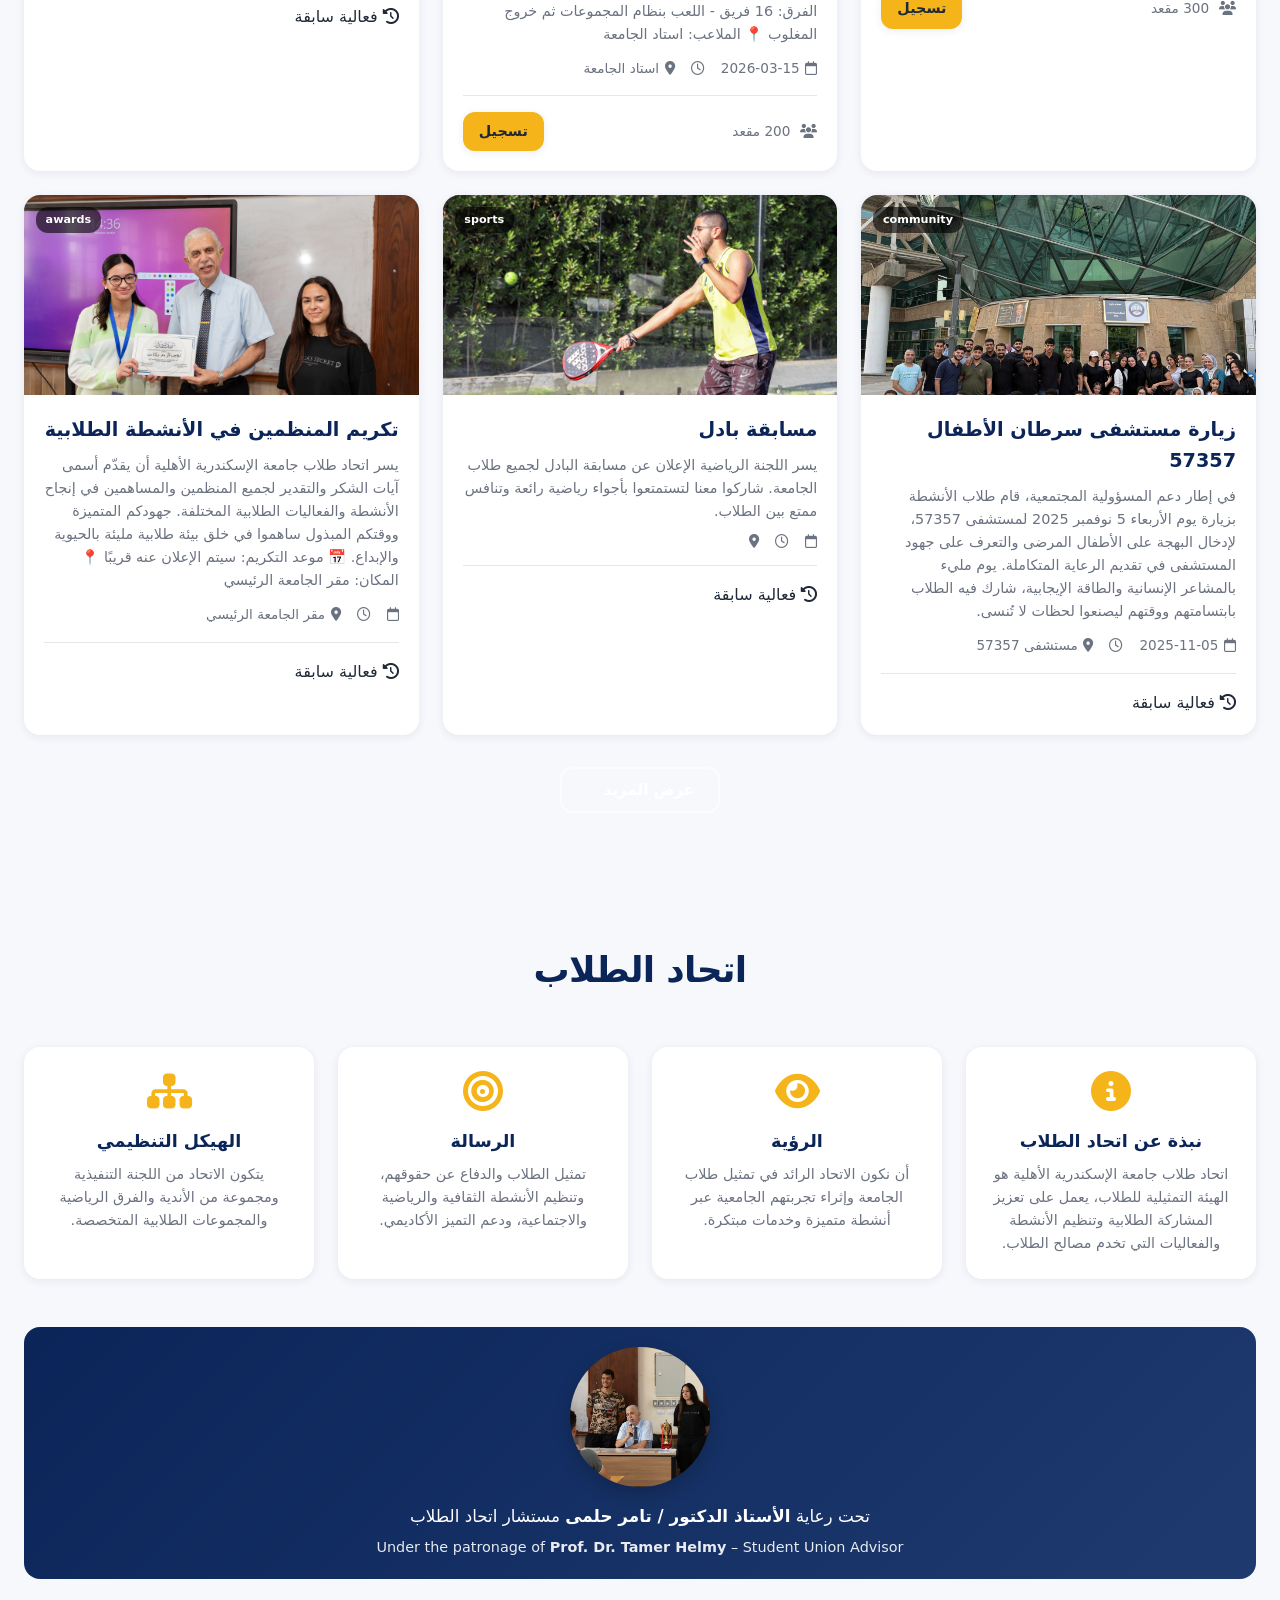
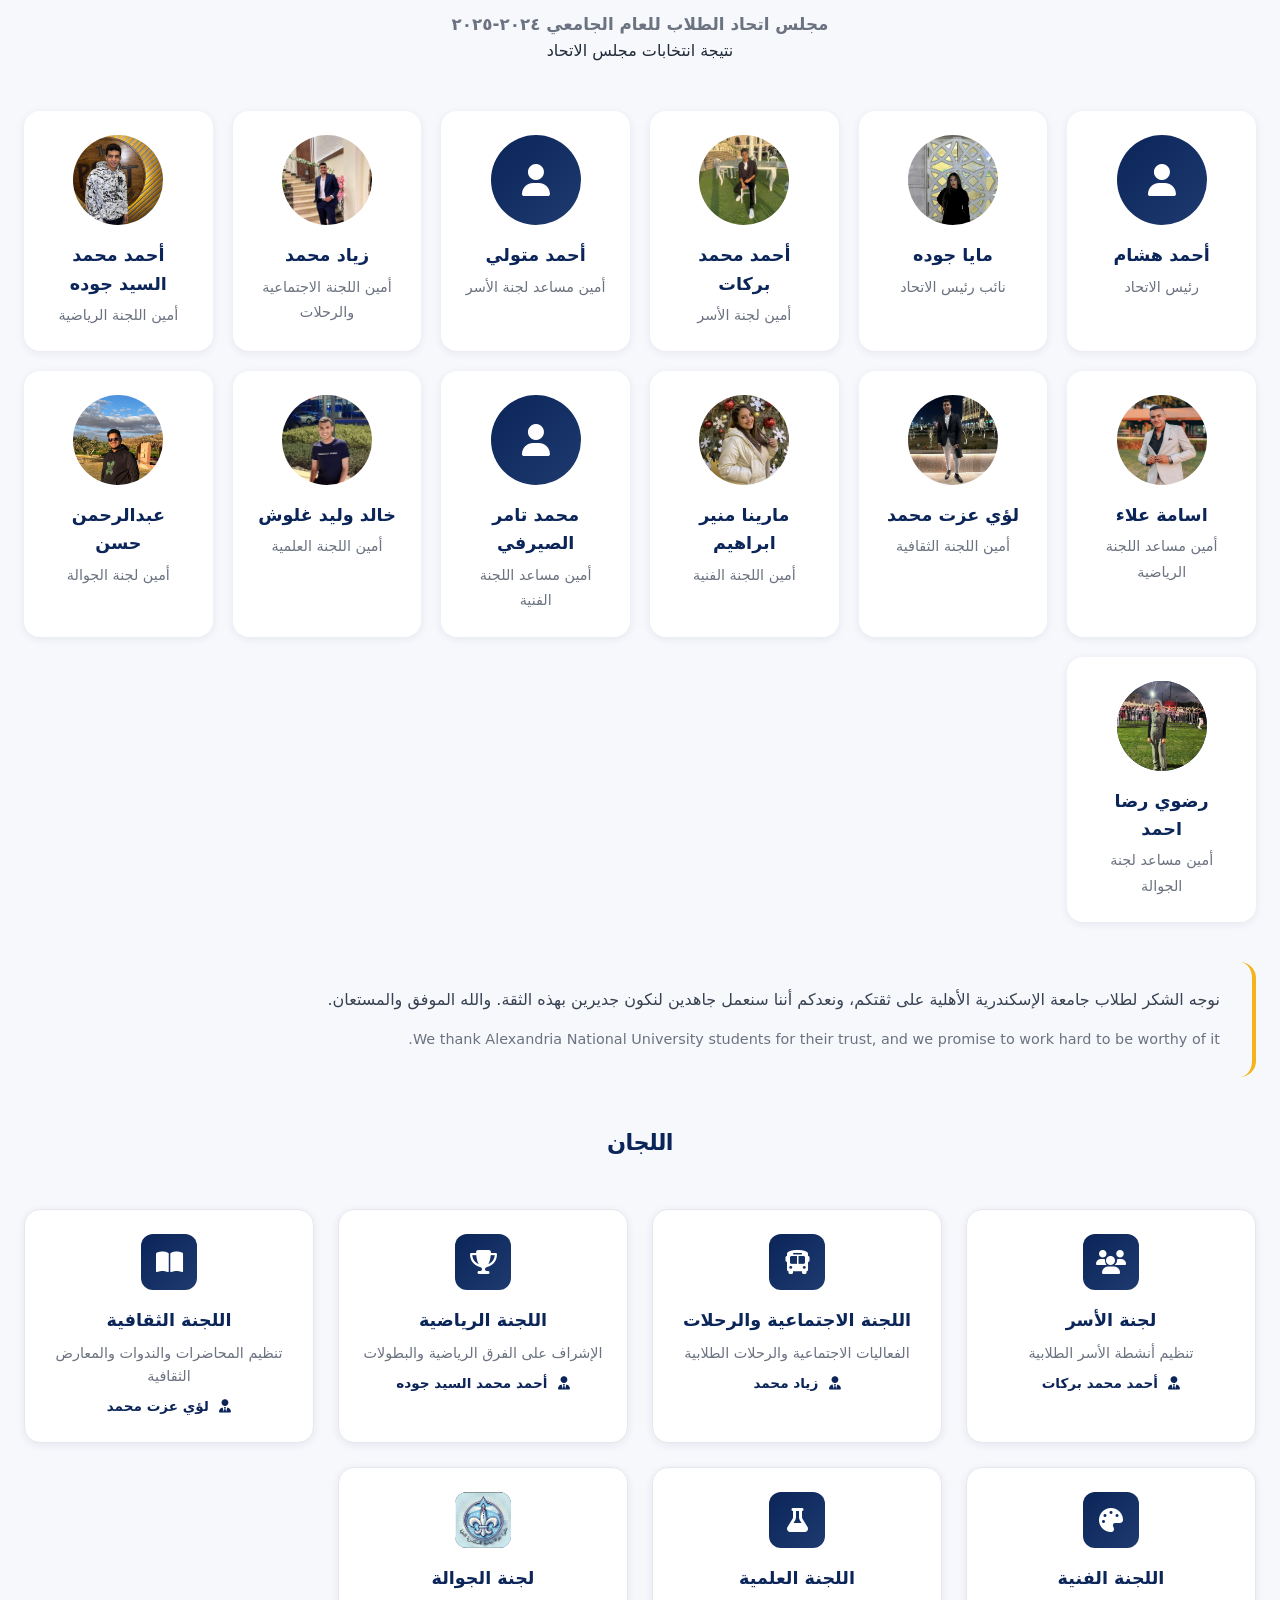
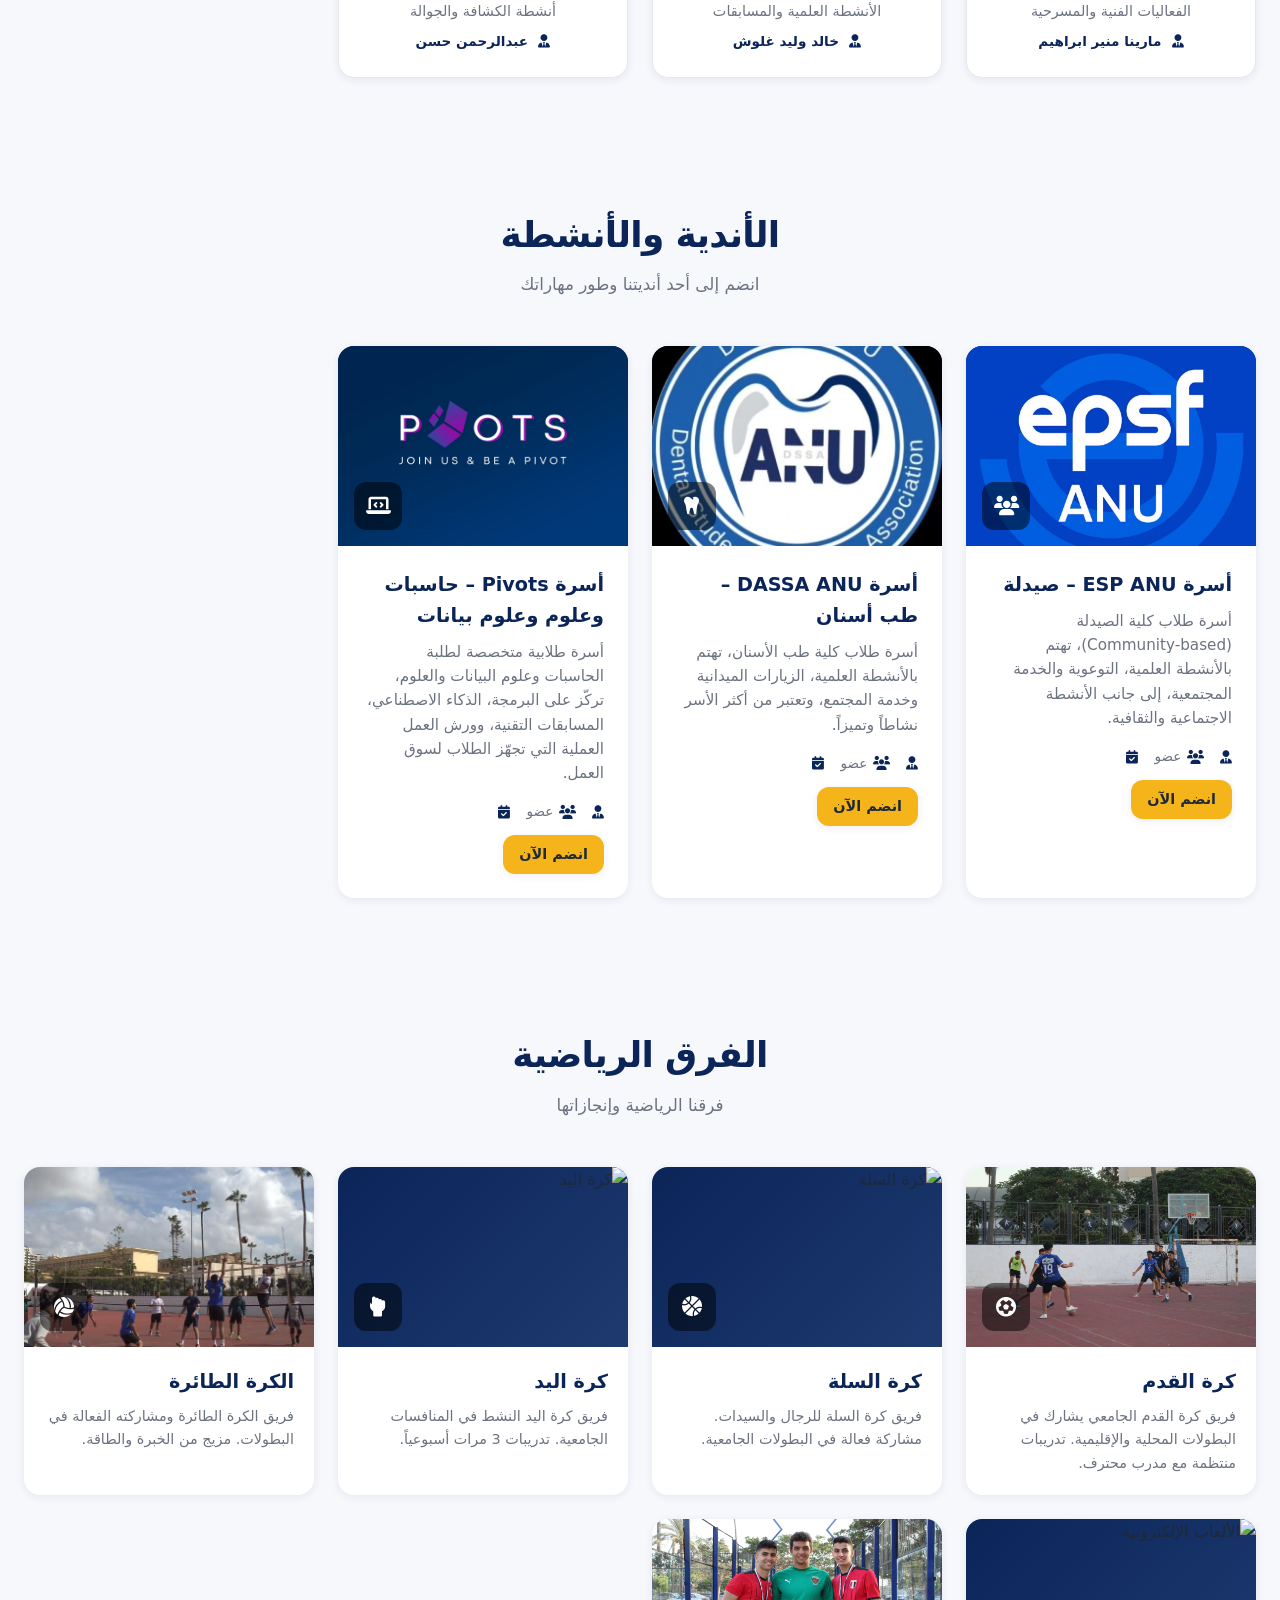
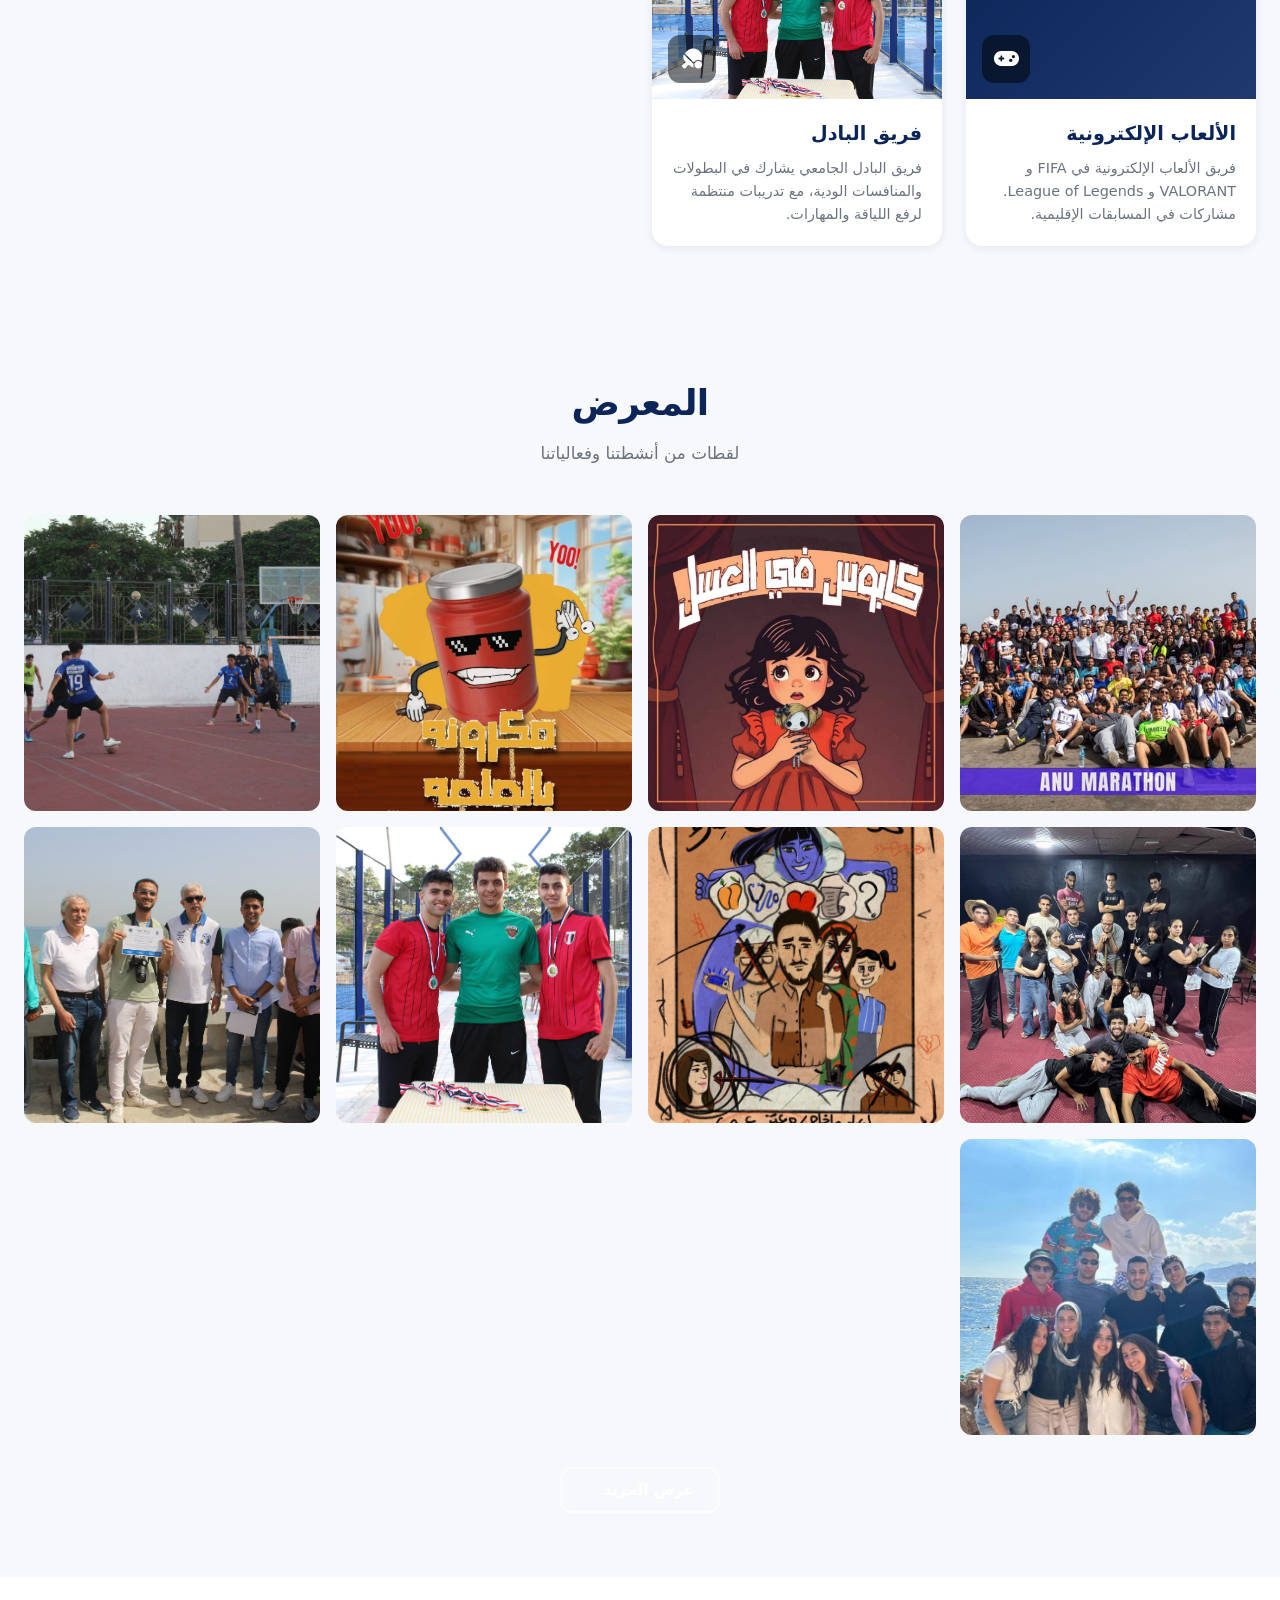
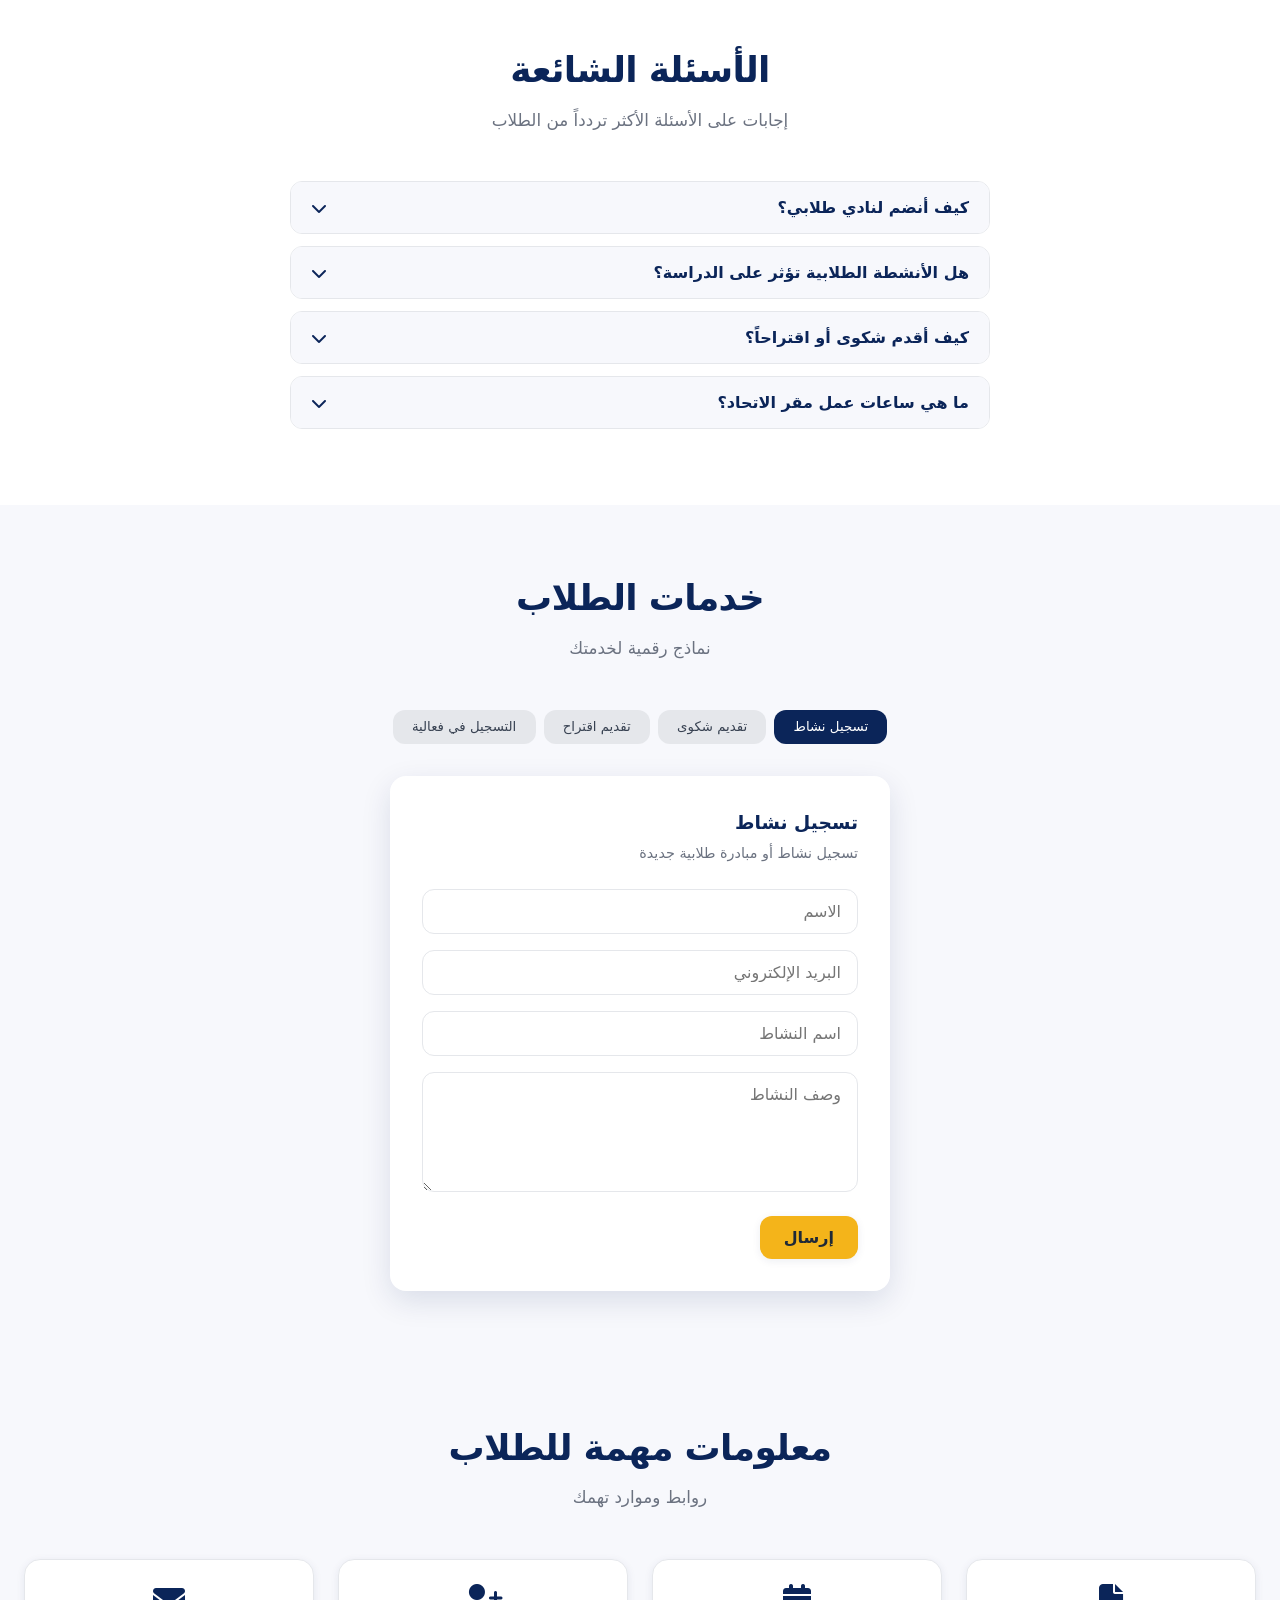
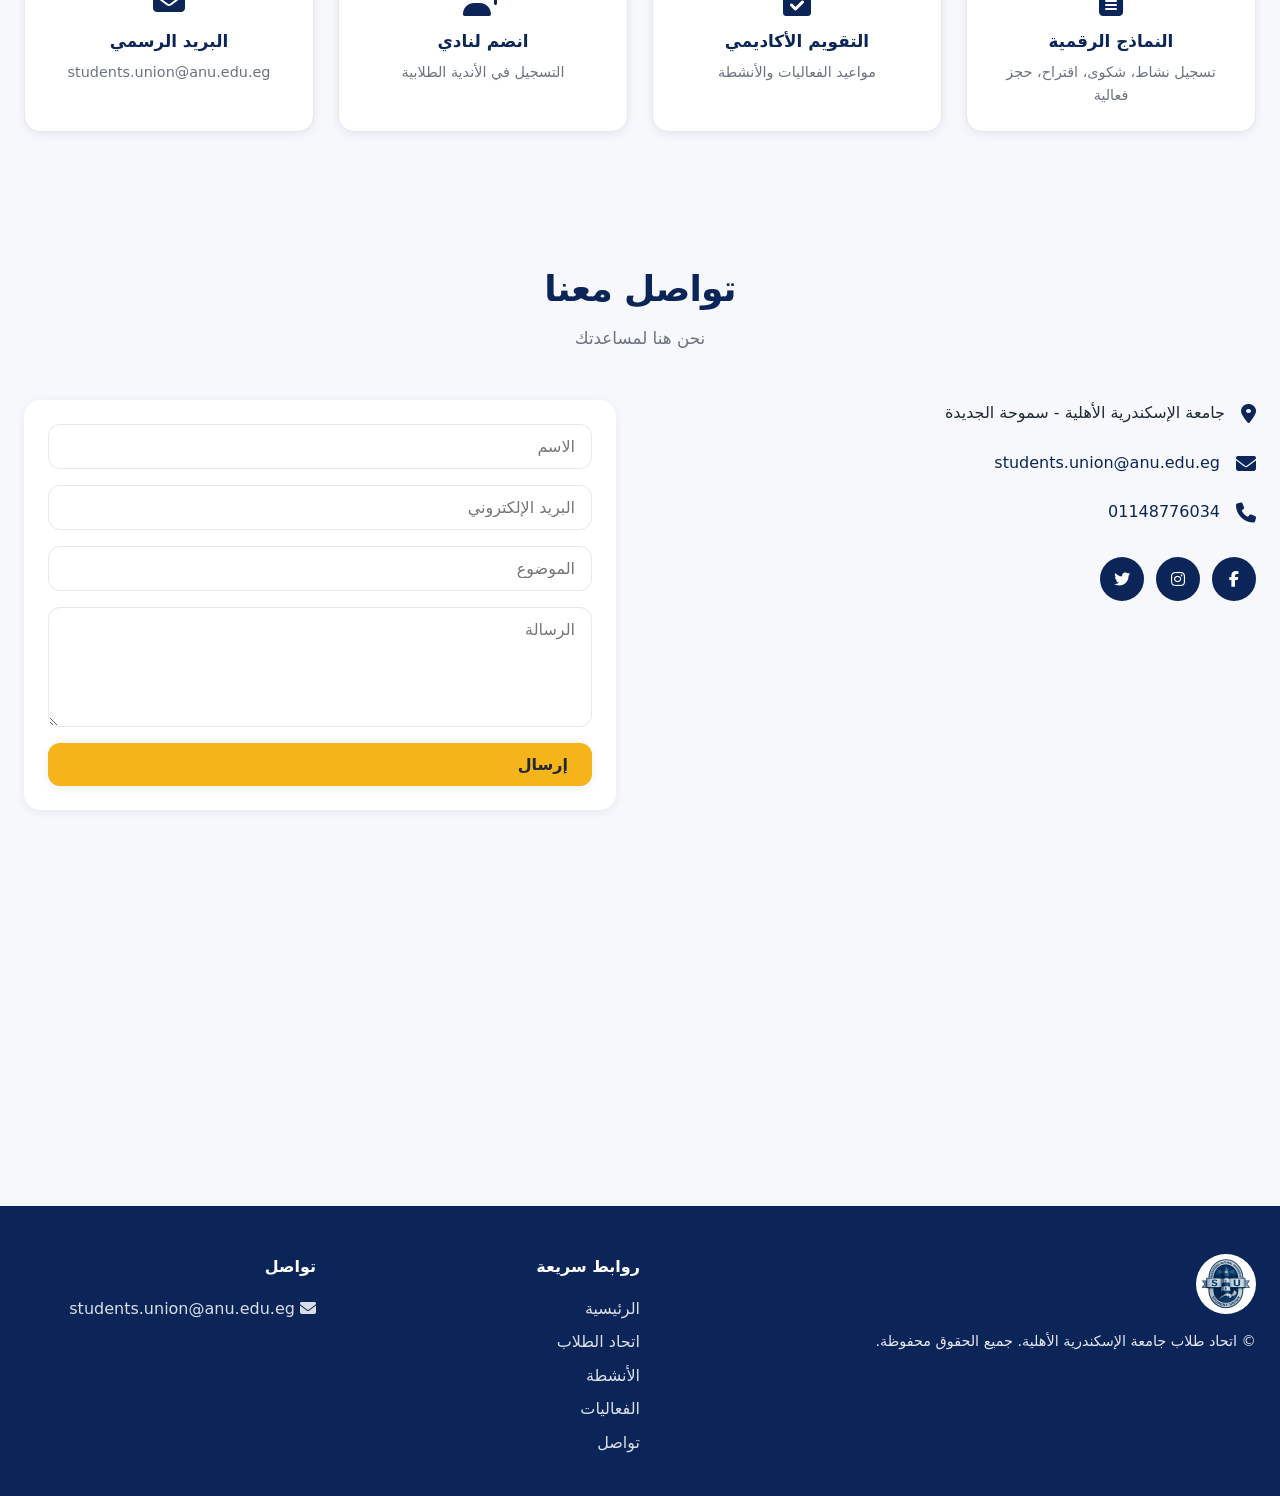
==== commit 0f26e5e8: "Fix mobile chatbot stacking and update contact phone Raise chatbot z-index so it appears on mobile, " ====
--- a/index.html
+++ b/index.html
@@ -410,7 +410,7 @@
             </div>
             <div class="contact-item">
               <i class="fas fa-phone"></i>
-              <a href="tel:+2031234567">+20 3 123 4567</a>
+              <a href="tel:+201148776034">01148776034</a>
             </div>
             <div class="contact-social">
               <a href="#" aria-label="Facebook"><i class="fab fa-facebook-f"></i></a>
--- a/assets/css/main.css
+++ b/assets/css/main.css
@@ -1729,13 +1729,15 @@
   position: fixed;
   bottom: 2rem;
   inset-inline-end: 2rem;
-  z-index: 999;
+  /* Keep above navbar/mobile menus and most overlays */
+  z-index: 2000;
 }
 
 .chatbot-window {
   position: absolute;
   bottom: 70px;
   inset-inline-end: 0;
+  z-index: 2001;
   width: 380px;
   max-width: calc(100vw - 2rem);
   height: 500px;
